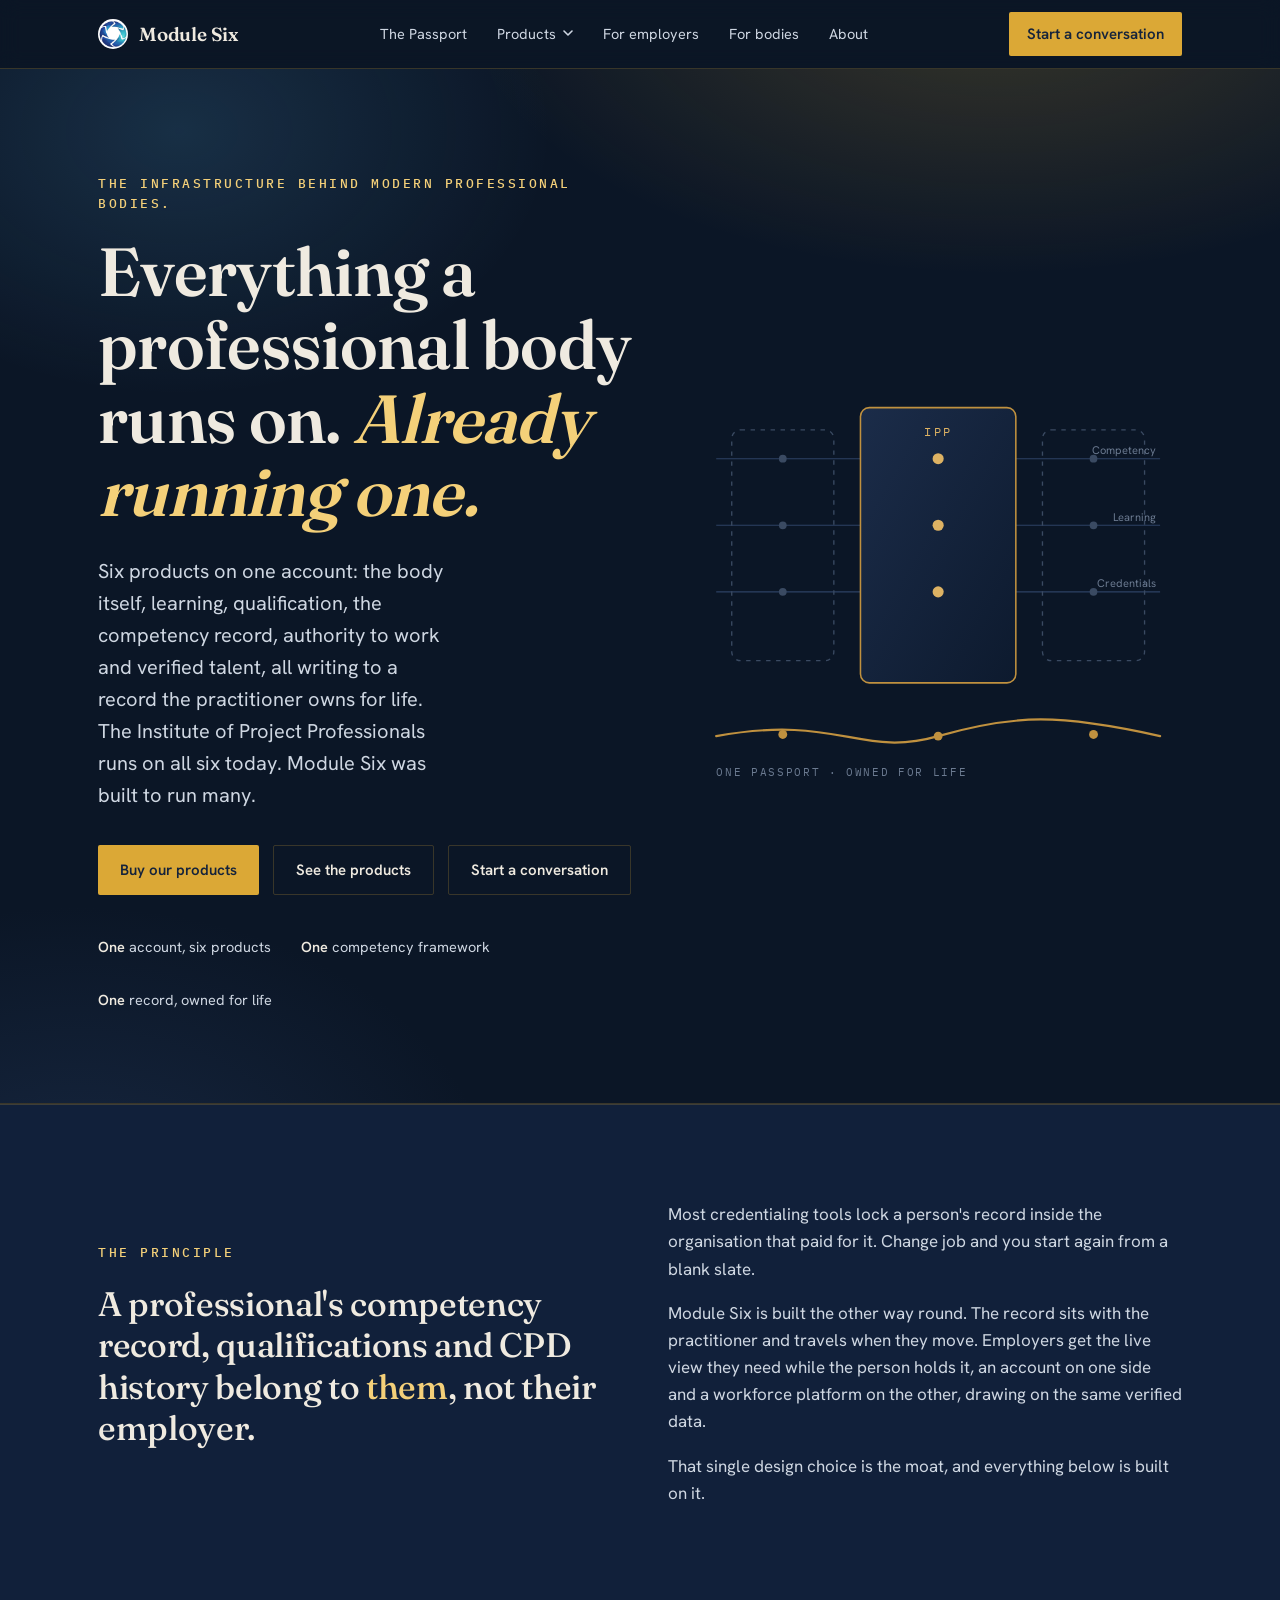
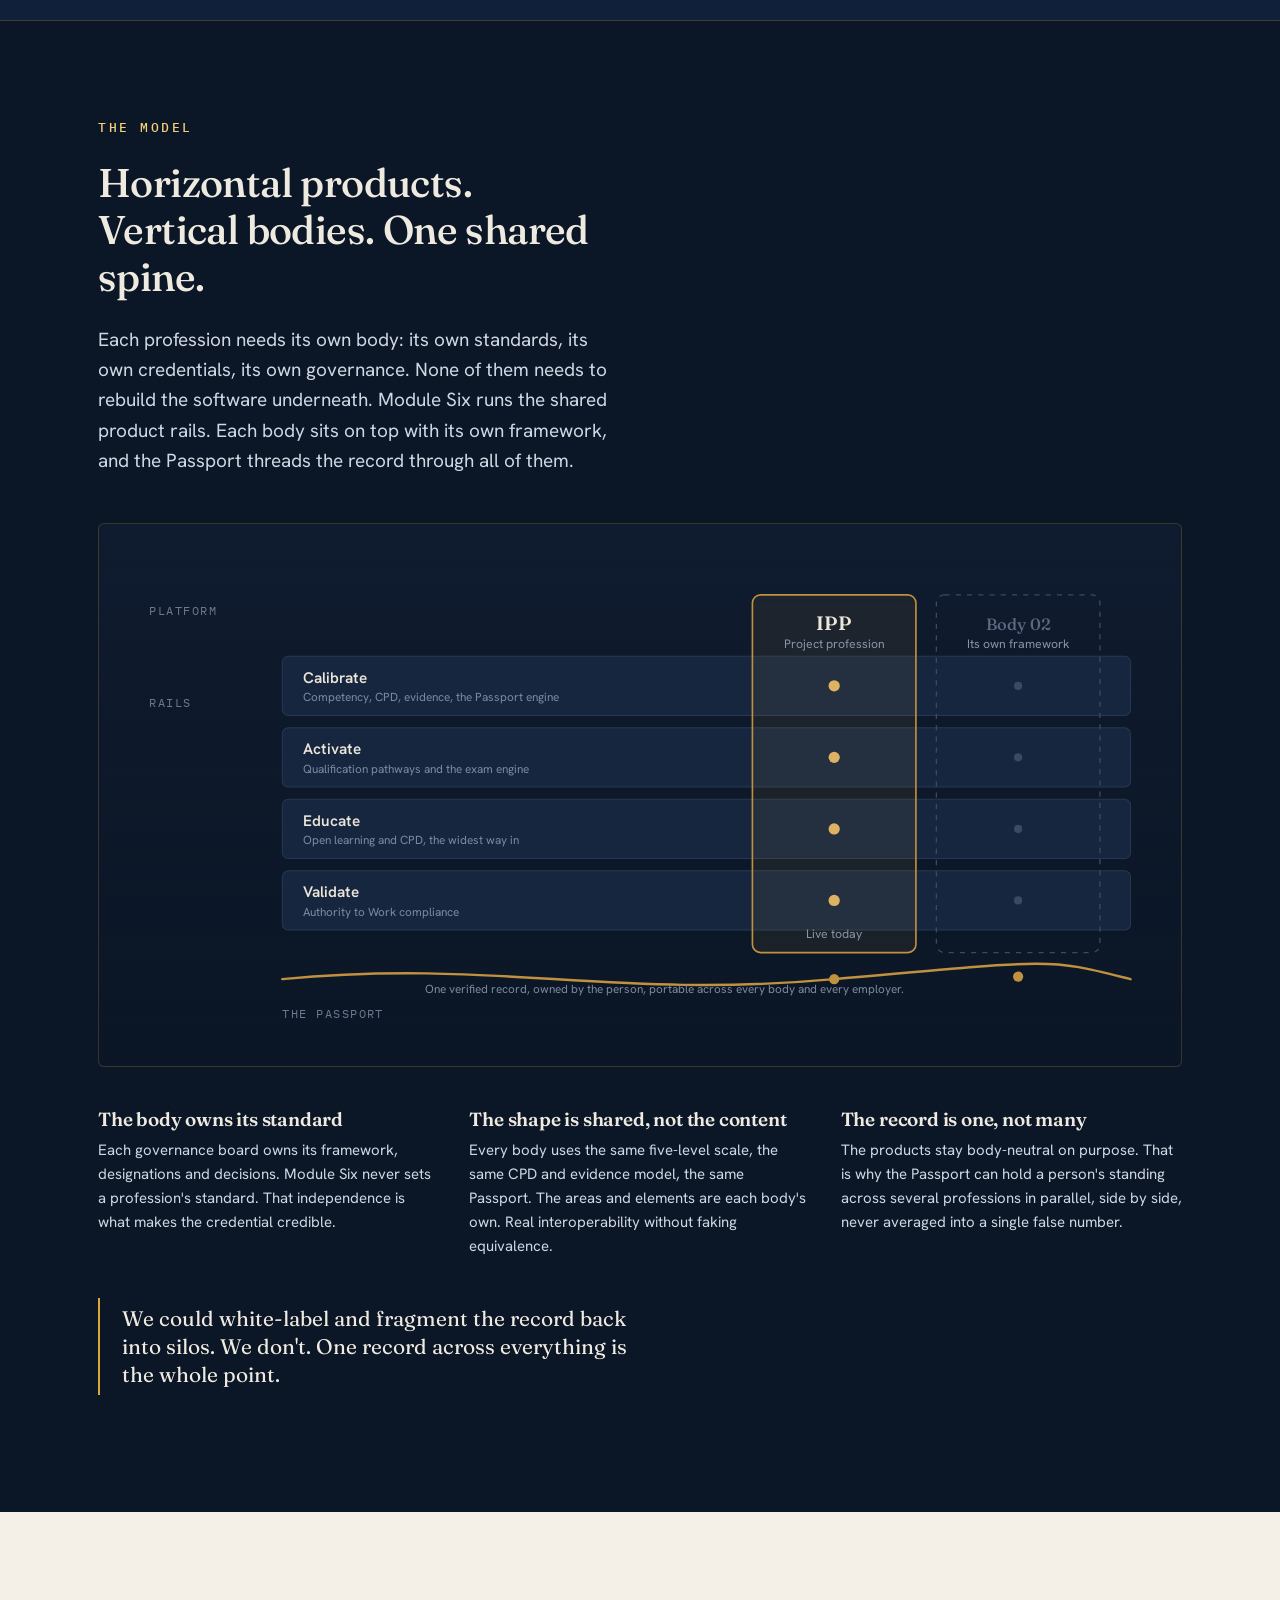
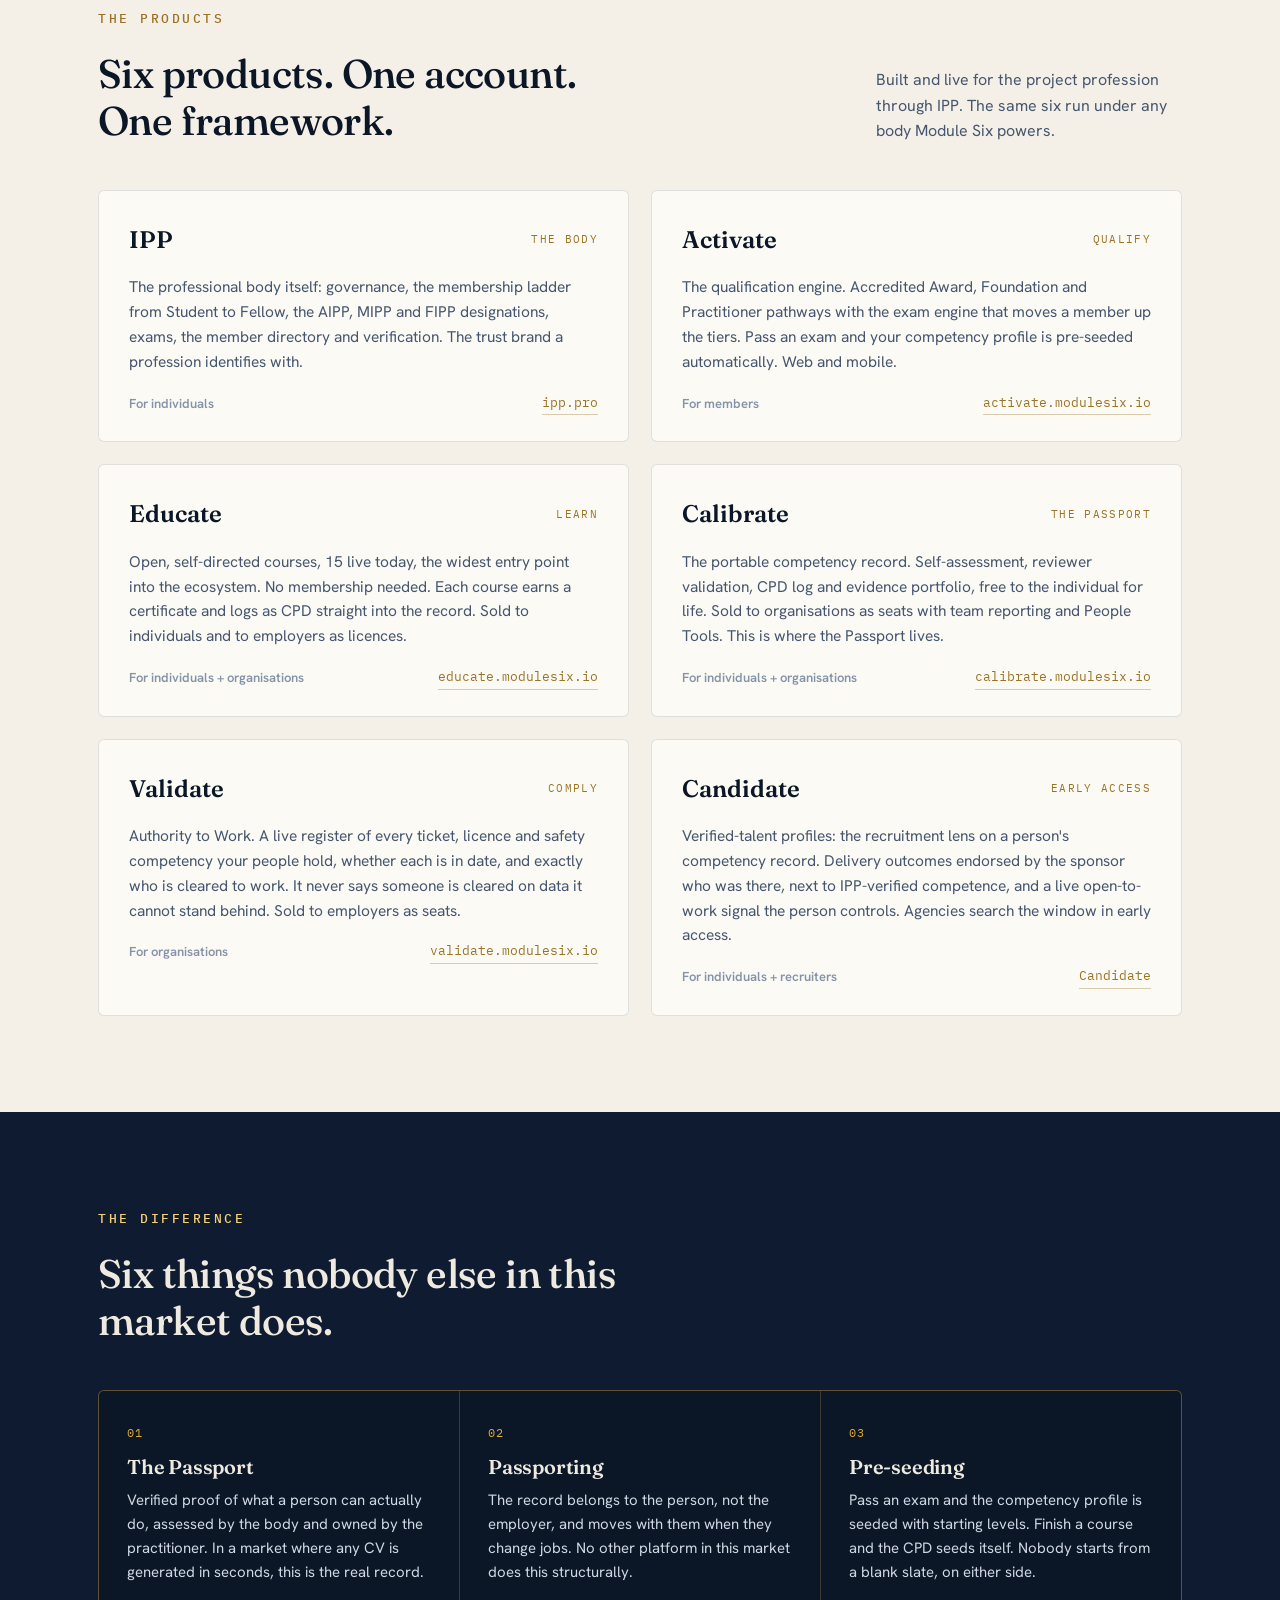
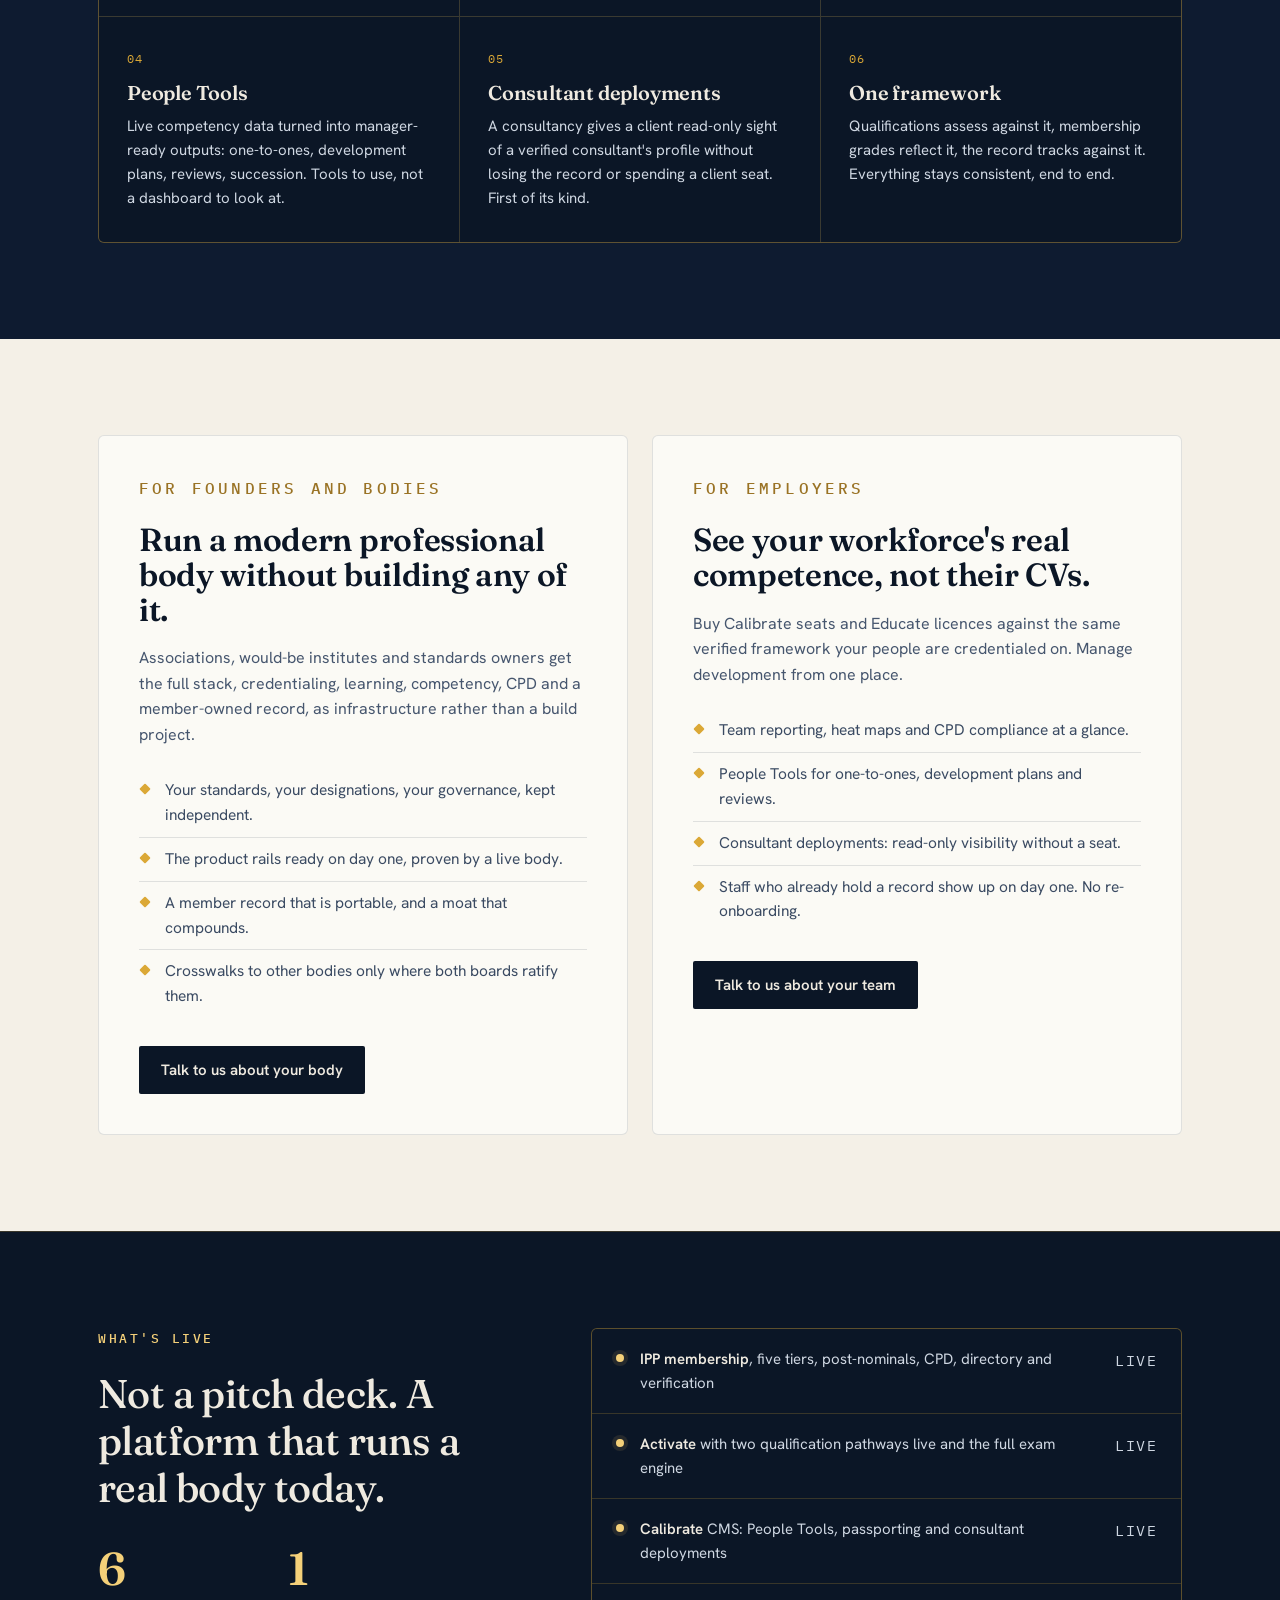
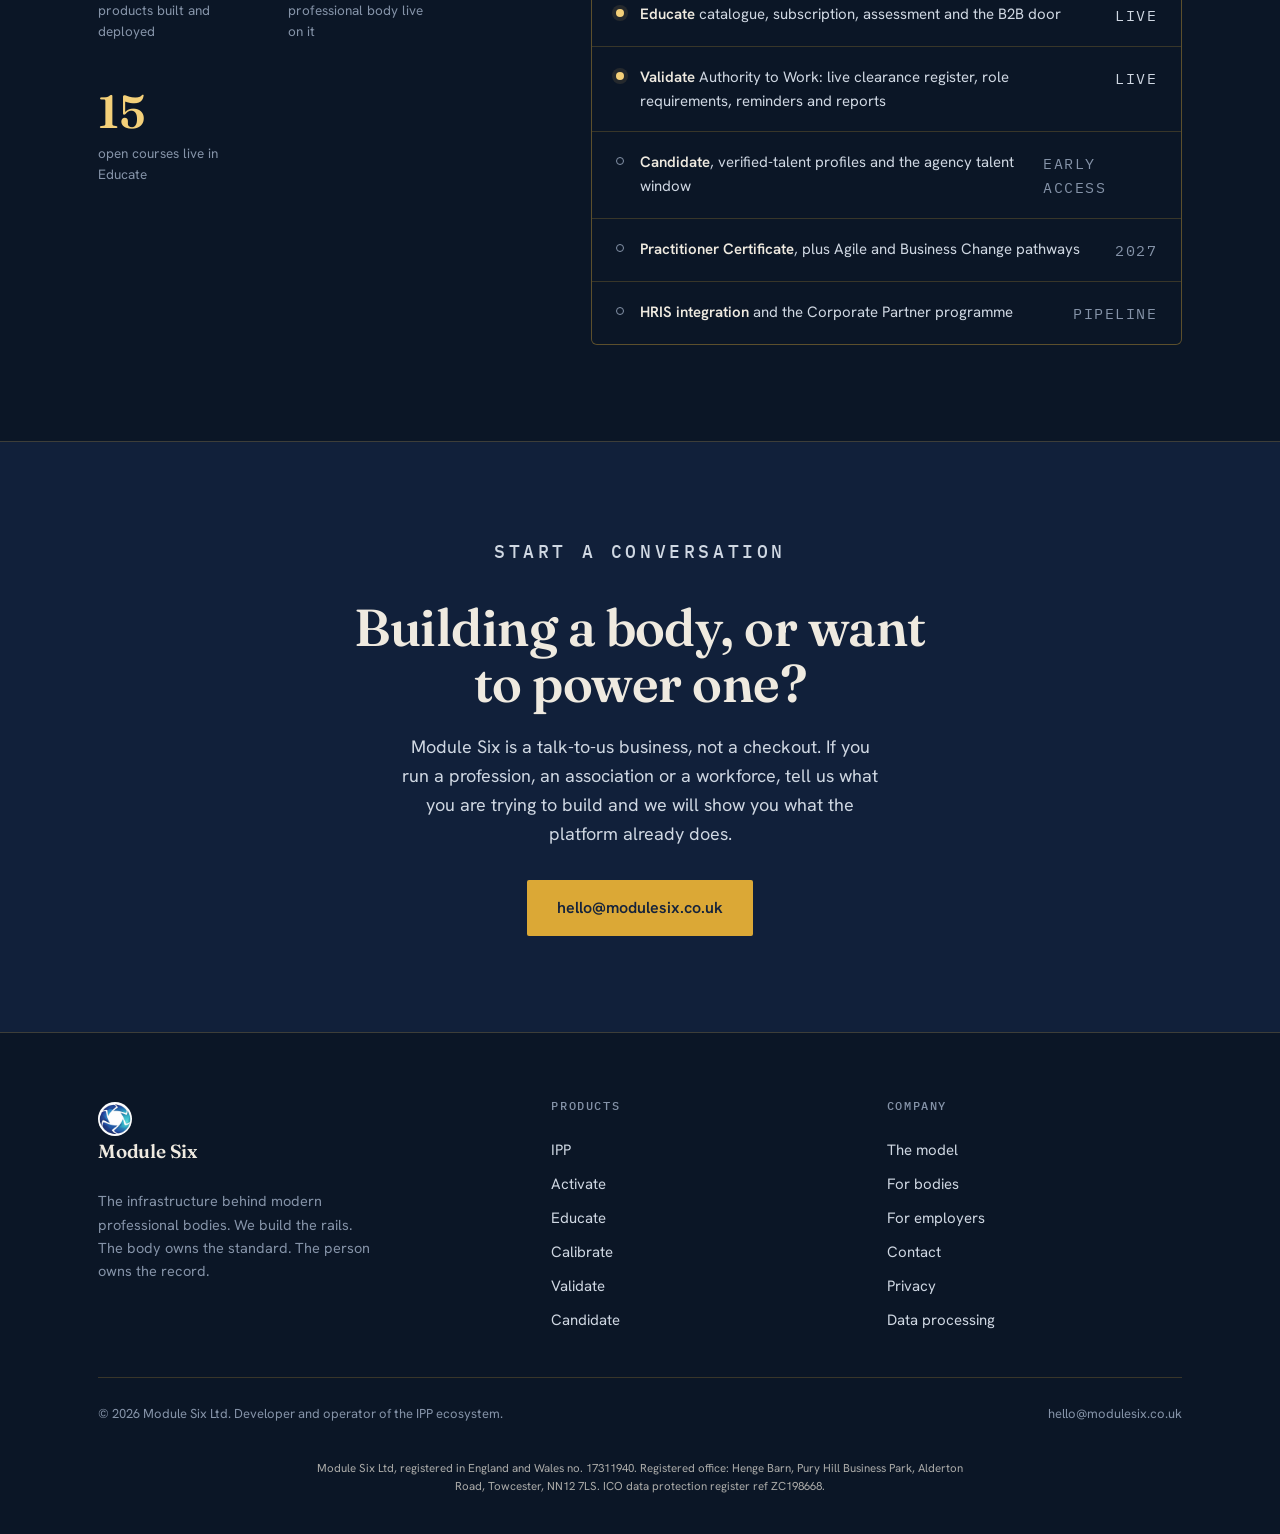
==== index.html @ 115dab07 "Publish MS-DAT-001 at modulesix.co.uk/privacy, and link it from every footer Module Six Ltd's own pr" ====
<!DOCTYPE html>
<html lang="en-GB">
<head>
<meta charset="utf-8">
<meta name="viewport" content="width=device-width, initial-scale=1">
<title>Module Six: the infrastructure behind modern professional bodies</title>
<meta name="description" content="Module Six builds the credentialing, learning, competency and CPD infrastructure that professional bodies run on. One body runs on it today. It was built to run many.">
<meta name="theme-color" content="#0B1626">
<meta property="og:title" content="Module Six">
<meta property="og:description" content="The infrastructure behind modern professional bodies. Credentialing, learning, competency and CPD, with a record owned for life by the practitioner.">
<meta property="og:type" content="website">
<meta property="og:url" content="https://modulesix.co.uk/">
<link rel="canonical" href="https://modulesix.co.uk/">
<meta property="og:image" content="https://modulesix.co.uk/assets/og.png">
<meta property="og:site_name" content="Module Six">
<meta name="twitter:card" content="summary_large_image">
<meta name="twitter:image" content="https://modulesix.co.uk/assets/og.png">
<link rel="icon" type="image/png" href="/assets/logo.png">
<script type="application/ld+json">
{"@context":"https://schema.org","@type":"Organization","name":"Module Six Ltd","url":"https://modulesix.co.uk","logo":"https://modulesix.co.uk/assets/logo.png","description":"Module Six builds and operates the infrastructure modern professional bodies run on: credentialing, learning, competency and CPD, with a member-owned portable record.","sameAs":["https://ipp.pro"]}
</script>
<link rel="stylesheet" href="css/fonts.css">
<style>
  :root{
    --ink:#0B1626;
    --ink-2:#11203A;
    --ink-panel:#0E1B30;
    --paper:#F4F0E7;
    --paper-2:#FBFAF5;
    --brass:#DBA836;
    --brass-bright:#F4D079;
    --sky:#5BB0E8;
    --sky-soft:rgba(91,176,232,.14);
    --slate:#8593A8;
    --cream:#EFEAE0;
    --cream-dim:#CFD7E2;
    --line-dark:rgba(219,168,54,.22);
    --line-light:rgba(17,32,58,.12);
    --maxw:1140px;
  }
  *{box-sizing:border-box;}
  html{scroll-behavior:smooth;}
  body{
    margin:0;background:var(--ink);color:var(--cream);
    font-family:"Hanken Grotesk",system-ui,-apple-system,Segoe UI,Roboto,sans-serif;
    font-size:17px;line-height:1.6;-webkit-font-smoothing:antialiased;
    text-rendering:optimizeLegibility;
  }
  h1,h2,h3{font-family:"Fraunces",Georgia,serif;font-weight:600;line-height:1.08;letter-spacing:-.01em;margin:0;}
  p{margin:0 0 1em;}
  a{color:inherit;}
  .wrap{max-width:var(--maxw);margin:0 auto;padding:0 28px;}
  .eyebrow{
    font-family:"IBM Plex Mono",ui-monospace,monospace;
    font-size:12.5px;font-weight:500;letter-spacing:.2em;text-transform:uppercase;
    color:var(--brass-bright);margin:0 0 22px;
  }
  .eyebrow.dark-on-light{color:#9A7325;}
  .reveal{opacity:0;transform:translateY(18px);transition:opacity .7s ease,transform .7s ease;}
  .reveal.in{opacity:1;transform:none;}

  /* NAV */
  header.nav{position:sticky;top:0;z-index:50;background:rgba(11,22,38,.82);backdrop-filter:blur(10px);border-bottom:1px solid var(--line-dark);}
  .nav-inner{display:flex;align-items:center;justify-content:space-between;height:68px;}
  .brand{display:flex;align-items:center;gap:11px;text-decoration:none;}
  .brand .glyph{width:26px;height:26px;flex:0 0 26px;}
  .brand .name{font-family:"Fraunces",serif;font-weight:600;font-size:19px;letter-spacing:-.01em;color:var(--cream);}
  .nav-links{display:flex;align-items:center;gap:30px;}
  .nav-links a{font-size:14.5px;text-decoration:none;color:var(--cream-dim);transition:color .2s;}
  .nav-links a:hover{color:var(--cream);}
  .nav-links a.active{color:var(--brass-bright);}
  .btn{
    display:inline-flex;align-items:center;gap:9px;font-family:"Hanken Grotesk",sans-serif;
    font-weight:600;font-size:15px;text-decoration:none;border-radius:2px;
    padding:12px 22px;transition:transform .18s ease,background .2s ease,color .2s ease,border-color .2s ease;
  }
  .btn-primary{background:var(--brass);color:#15233b;}
  .btn-primary:hover{background:var(--brass-bright);transform:translateY(-1px);}
  .btn-ghost{border:1px solid var(--line-dark);color:var(--cream);}
  .btn-ghost:hover{border-color:var(--brass);color:var(--cream);}
  .nav .btn{padding:10px 18px;}
  .nav-toggle{display:none;}

  /* HERO */
  .hero{position:relative;overflow:hidden;padding:104px 0 92px;border-bottom:1px solid var(--line-dark);}
  .hero::before{content:"";position:absolute;inset:0;background:
    radial-gradient(620px 440px at 14% 6%, rgba(91,176,232,.16), transparent 60%),
    radial-gradient(900px 480px at 78% -8%, rgba(219,168,54,.22), transparent 60%),
    radial-gradient(700px 500px at 6% 110%, rgba(40,64,104,.40), transparent 60%);
    pointer-events:none;}
  .hero-grid{position:relative;display:grid;grid-template-columns:1.05fr .95fr;gap:56px;align-items:center;}
  .hero h1{font-size:clamp(38px,5.6vw,68px);}
  .hero h1 .em{color:var(--brass-bright);font-style:italic;}
  .hero-sub{font-size:clamp(17px,2vw,20px);color:var(--cream-dim);max-width:33ch;margin-top:26px;}
  .hero-cta{display:flex;gap:14px;margin-top:34px;flex-wrap:wrap;}
  .hero-meta{margin-top:40px;display:flex;gap:30px;flex-wrap:wrap;font-size:14.5px;color:var(--cream-dim);}
  .hero-meta b{color:var(--cream);font-weight:600;}
  .hero-art{position:relative;}
  .hero-art svg{width:100%;height:auto;display:block;}

  /* SECTIONS */
  section{padding:96px 0;}
  .section-lede{font-size:clamp(26px,3.4vw,40px);font-family:"Fraunces",serif;font-weight:500;line-height:1.18;letter-spacing:-.015em;max-width:20ch;}
  .lead-2{max-width:48ch;color:var(--cream-dim);font-size:19px;margin-top:24px;}

  /* THESIS strip */
  .thesis{background:var(--ink-2);border-top:1px solid var(--line-dark);border-bottom:1px solid var(--line-dark);}
  .thesis .wrap{display:grid;grid-template-columns:1fr 1fr;gap:56px;align-items:center;}
  .pullquote{font-family:"Fraunces",serif;font-weight:500;font-size:clamp(24px,3vw,34px);line-height:1.22;letter-spacing:-.01em;}
  .pullquote .hl{color:var(--brass-bright);}
  .thesis-body p{color:var(--cream-dim);}

  /* MODEL / lattice */
  .model{background:var(--ink);}
  .model-head{max-width:62ch;margin-bottom:46px;}
  .lattice-wrap{border:1px solid var(--line-dark);border-radius:6px;background:linear-gradient(180deg,rgba(20,33,55,.5),rgba(11,22,38,.2));padding:30px 30px 22px;}
  .lattice-wrap svg{width:100%;height:auto;display:block;}
  .model-foot{display:grid;grid-template-columns:repeat(3,1fr);gap:30px;margin-top:42px;}
  .model-foot h3{font-size:19px;color:var(--cream);margin-bottom:8px;}
  .model-foot p{font-size:15px;color:var(--cream-dim);margin:0;}
  .honest{margin-top:40px;border-left:2px solid var(--brass);padding:6px 0 6px 22px;font-family:"Fraunces",serif;font-size:21px;line-height:1.35;color:var(--cream);max-width:40ch;}

  /* PRODUCTS (paper) */
  .paper{background:var(--paper);color:var(--ink-2);}
  .paper .eyebrow{color:#9A7325;}
  .paper h2{color:var(--ink);}
  .prod-head{display:flex;justify-content:space-between;align-items:flex-end;gap:30px;margin-bottom:46px;flex-wrap:wrap;}
  .prod-head .section-lede{color:var(--ink);}
  .prod-grid{display:grid;grid-template-columns:repeat(2,1fr);gap:22px;}
  .prod{background:var(--paper-2);border:1px solid var(--line-light);border-radius:6px;padding:30px 30px 26px;transition:transform .2s ease,box-shadow .2s ease,border-color .2s;}
  .prod:hover{transform:translateY(-3px);box-shadow:0 18px 40px -28px rgba(17,32,58,.5);border-color:rgba(219,168,54,.5);}
  .prod-top{display:flex;align-items:center;justify-content:space-between;margin-bottom:16px;}
  .prod-name{font-family:"Fraunces",serif;font-weight:600;font-size:24px;color:var(--ink);}
  .prod-tag{font-family:"IBM Plex Mono",monospace;font-size:11px;letter-spacing:.12em;text-transform:uppercase;color:#9A7325;}
  .prod p{color:#46566e;font-size:15.5px;margin:0 0 18px;}
  .prod .who{font-size:13px;color:var(--slate);font-weight:600;}
  .prod-link{font-family:"IBM Plex Mono",monospace;font-size:13px;color:#9A7325;text-decoration:none;border-bottom:1px solid rgba(154,115,37,.35);padding-bottom:1px;transition:color .2s,border-color .2s;}
  .prod-link:hover{color:var(--ink);border-color:var(--ink);}
  .prod-foot{display:flex;justify-content:space-between;align-items:center;margin-top:6px;gap:14px;}

  /* DIFFERENTIATORS (dark panel) */
  .diff{background:var(--ink-panel);}
  .diff-grid{display:grid;grid-template-columns:repeat(3,1fr);gap:1px;background:var(--line-dark);border:1px solid var(--line-dark);border-radius:6px;overflow:hidden;margin-top:46px;}
  .diff-cell{background:var(--ink);padding:32px 28px;}
  .diff-cell .num{font-family:"IBM Plex Mono",monospace;font-size:12px;color:var(--brass);letter-spacing:.1em;}
  .diff-cell h3{font-size:20px;color:var(--cream);margin:14px 0 10px;}
  .diff-cell p{font-size:15px;color:var(--cream-dim);margin:0;}

  /* SPLIT audience blocks */
  .split{background:var(--paper);color:var(--ink-2);}
  .split .wrap{display:grid;grid-template-columns:1fr 1fr;gap:24px;}
  .aud{background:var(--paper-2);border:1px solid var(--line-light);border-radius:6px;padding:40px;}
  .aud .eyebrow{color:#9A7325;}
  .aud h2{font-size:clamp(24px,3vw,32px);color:var(--ink);margin-bottom:18px;}
  .aud p{color:#46566e;font-size:16px;}
  .aud ul{list-style:none;margin:22px 0 28px;padding:0;}
  .aud li{position:relative;padding:9px 0 9px 26px;font-size:15.5px;color:#3a4a62;border-top:1px solid var(--line-light);}
  .aud li:first-child{border-top:none;}
  .aud li::before{content:"";position:absolute;left:2px;top:16px;width:8px;height:8px;background:var(--brass);border-radius:1px;transform:rotate(45deg);}
  .btn-dark{background:var(--ink);color:var(--cream);}
  .btn-dark:hover{background:var(--ink-2);transform:translateY(-1px);}

  /* PROOF */
  .proof{background:var(--ink);border-top:1px solid var(--line-dark);}
  .proof-grid{display:grid;grid-template-columns:.85fr 1.15fr;gap:56px;align-items:start;}
  .stat-row{display:flex;gap:46px;flex-wrap:wrap;margin:34px 0 0;}
  .stat .n{font-family:"Fraunces",serif;font-size:46px;font-weight:600;color:var(--brass-bright);line-height:1;}
  .stat .l{font-size:13.5px;color:var(--slate);margin-top:8px;max-width:18ch;}
  .live-list{display:grid;gap:1px;background:var(--line-dark);border:1px solid var(--line-dark);border-radius:6px;overflow:hidden;}
  .live-row{background:var(--ink);padding:18px 24px;display:flex;align-items:flex-start;gap:16px;}
  .live-row .dot{margin-top:7px;width:8px;height:8px;border-radius:50%;background:var(--brass-bright);flex:0 0 8px;box-shadow:0 0 0 4px rgba(221,178,99,.12);}
  .live-row .dot.soon{background:transparent;border:1.5px solid var(--slate);box-shadow:none;}
  .live-row span{font-size:15px;color:var(--cream-dim);}
  .live-row b{color:var(--cream);font-weight:600;}
  .live-tag{margin-left:auto;font-family:"IBM Plex Mono",monospace;font-size:10.5px;letter-spacing:.1em;text-transform:uppercase;color:var(--brass);padding-top:2px;}
  .live-tag.soon{color:var(--slate);}

  /* CTA band */
  .cta-band{background:var(--ink-2);border-top:1px solid var(--line-dark);border-bottom:1px solid var(--line-dark);text-align:center;}
  .cta-band h2{font-size:clamp(30px,4.4vw,52px);max-width:18ch;margin:0 auto 22px;}
  .cta-band p{color:var(--cream-dim);max-width:48ch;margin:0 auto 32px;font-size:18px;}

  /* FOOTER */
  footer{background:var(--ink);padding:64px 0 40px;}
  .foot-grid{display:grid;grid-template-columns:1.4fr 1fr 1fr;gap:40px;padding-bottom:40px;border-bottom:1px solid var(--line-dark);}
  .foot-grid h4{font-family:"IBM Plex Mono",monospace;font-size:11.5px;letter-spacing:.14em;text-transform:uppercase;color:var(--slate);margin:0 0 18px;font-weight:500;}
  .foot-grid a{display:block;text-decoration:none;color:var(--cream-dim);font-size:15px;padding:5px 0;transition:color .2s;}
  .foot-grid a:hover{color:var(--brass-bright);}
  .foot-blurb{color:var(--slate);font-size:14.5px;max-width:34ch;margin-top:18px;}
  .foot-bottom{display:flex;justify-content:space-between;align-items:center;gap:20px;padding-top:26px;flex-wrap:wrap;}
  .foot-bottom small{color:var(--slate);font-size:13px;}

  @media (max-width:900px){
    .hero-grid,.thesis .wrap,.split .wrap,.proof-grid{grid-template-columns:1fr;gap:40px;}
    .hero-art{order:-1;max-width:460px;}
    .prod-grid,.diff-grid,.model-foot{grid-template-columns:1fr;}
    .diff-grid{gap:1px;}
    .foot-grid{grid-template-columns:1fr 1fr;}
    .nav-links{display:none;}
    .nav .btn-ghost{display:none;}
  }
  @media (max-width:560px){
    section{padding:72px 0;}
    .hero{padding:72px 0 64px;}
    .foot-grid{grid-template-columns:1fr;}
    .stat-row{gap:30px;}
  }
  /* logo */
  .brand .logo{width:30px;height:30px;flex:0 0 30px;display:block;border-radius:50%;}
  footer .brand .logo{width:34px;height:34px;flex:0 0 34px;}

  /* products dropdown */
  .has-dd{position:relative;}
  .dd-trigger{display:inline-flex;align-items:center;gap:7px;cursor:pointer;background:none;border:0;font-family:inherit;font-size:14.5px;color:var(--cream-dim);padding:0;transition:color .2s;}
  .has-dd:hover .dd-trigger,.has-dd:focus-within .dd-trigger{color:var(--cream);}
  .dd-trigger .caret{transition:transform .22s ease;}
  .has-dd:hover .caret,.has-dd:focus-within .caret{transform:rotate(180deg);}
  .dd-menu{position:absolute;top:calc(100% + 16px);left:50%;transform:translateX(-50%) translateY(8px);min-width:312px;background:#0E1B30;border:1px solid var(--line-dark);border-radius:9px;padding:8px;opacity:0;visibility:hidden;transition:opacity .2s ease,transform .2s ease;box-shadow:0 26px 64px -30px rgba(0,0,0,.75);z-index:60;}
  .dd-menu::before{content:"";position:absolute;top:-18px;left:0;right:0;height:18px;}
  .has-dd:hover .dd-menu,.has-dd:focus-within .dd-menu{opacity:1;visibility:visible;transform:translateX(-50%) translateY(0);}
  .dd-item{display:flex;gap:12px;align-items:flex-start;padding:11px 13px;border-radius:6px;text-decoration:none;transition:background .15s ease;}
  .dd-item:hover{background:rgba(219,168,54,.10);}
  .dd-dot{width:7px;height:7px;border-radius:2px;background:var(--brass);transform:rotate(45deg);margin-top:6px;flex:0 0 7px;}
  .dd-item .tx{display:flex;flex-direction:column;}
  .dd-item .nm{font-weight:600;color:var(--cream);font-size:14.5px;}
  .dd-item .ds{font-size:12.5px;color:var(--slate);margin-top:2px;}

  @media (prefers-reduced-motion:reduce){
    .reveal{opacity:1;transform:none;transition:none;}
    html{scroll-behavior:auto;}
    .draw{stroke-dasharray:none!important;stroke-dashoffset:0!important;animation:none!important;}
  }

  /* mobile menu */
  .nav-toggle{display:none;width:36px;height:36px;border:0;background:none;cursor:pointer;flex-direction:column;justify-content:center;gap:5px;padding:6px;}
  .nav-toggle span{display:block;height:2px;background:var(--cream);border-radius:2px;transition:transform .25s ease,opacity .2s ease;}
  .nav-toggle.open span:nth-child(1){transform:translateY(7px) rotate(45deg);}
  .nav-toggle.open span:nth-child(2){opacity:0;}
  .nav-toggle.open span:nth-child(3){transform:translateY(-7px) rotate(-45deg);}
  .mnav{position:fixed;top:68px;left:0;right:0;z-index:49;background:#0E1B30;border-bottom:1px solid var(--line-dark);padding:8px 0 16px;box-shadow:0 24px 50px -24px rgba(0,0,0,.7);display:none;flex-direction:column;}
  .mnav.open{display:flex;}
  .mnav a{padding:14px 28px;text-decoration:none;color:var(--cream);font-size:17px;border-top:1px solid rgba(255,255,255,.05);}
  .mnav a:first-child{border-top:none;}
  .mnav .mnav-group{padding:16px 28px 4px;font-family:"IBM Plex Mono",monospace;font-size:11px;letter-spacing:.14em;text-transform:uppercase;color:var(--slate);}
  .mnav .mnav-sub{padding-left:42px;font-size:15px;color:var(--cream-dim);border-top:none;}
  .mnav .mnav-cta{margin:14px 24px 4px;background:var(--brass);color:#15233b;border-radius:5px;text-align:center;font-weight:600;border-top:none;}
  @media (max-width:900px){ .nav-toggle{display:flex;} }
  @media (min-width:901px){ .mnav{display:none !important;} }


  /* mobile menu */
  .nav-burger{display:none;flex-direction:column;gap:5px;background:none;border:0;cursor:pointer;padding:8px;margin-left:auto;}
  .nav-burger span{width:24px;height:2px;background:var(--cream);border-radius:2px;transition:transform .25s ease,opacity .2s ease;}
  .nav-burger.open span:nth-child(1){transform:translateY(7px) rotate(45deg);}
  .nav-burger.open span:nth-child(2){opacity:0;}
  .nav-burger.open span:nth-child(3){transform:translateY(-7px) rotate(-45deg);}
  .mobile-menu{display:none;position:fixed;top:68px;left:0;right:0;background:var(--ink-2);border-top:1px solid var(--line-dark);border-bottom:1px solid var(--line-dark);padding:14px 28px 26px;z-index:49;box-shadow:0 30px 60px -30px rgba(0,0,0,.7);max-height:calc(100vh - 68px);overflow-y:auto;}
  .mobile-menu.open{display:block;}
  .mobile-menu>a{display:block;font-size:17px;color:var(--cream);text-decoration:none;padding:14px 0;border-top:1px solid var(--line-dark);}
  .mobile-menu>a:first-child{border-top:none;}
  .mm-group{border-top:1px solid var(--line-dark);padding:8px 0 10px;}
  .mm-h{display:block;font-family:"IBM Plex Mono",monospace;font-size:11px;letter-spacing:.14em;text-transform:uppercase;color:var(--slate);padding:8px 0 4px;}
  .mm-group a{display:block;color:var(--cream-dim);text-decoration:none;padding:10px 0 10px 14px;font-size:16px;}
  .mm-cta{display:block;margin-top:16px;text-align:center;}
  @media (max-width:900px){ .nav-burger{display:flex;} .nav-inner > .btn-primary{display:none;} }

  .mobile-menu .mm-label{font-family:"IBM Plex Mono",monospace;font-size:10.5px;letter-spacing:.16em;text-transform:uppercase;color:var(--slate);padding:20px 0 2px;}
  .mobile-menu a.mm-cta{margin-top:18px;border-top:none;background:var(--brass);color:#15233b;font-weight:700;text-align:center;border-radius:10px;padding:15px 0;}
</style>
</head>
<body>

<!-- NAV -->
<header class="nav">
  <div class="wrap nav-inner">
    <a class="brand" href="index.html" aria-label="Module Six home">
      <img class="logo" src="[data-uri]" alt="" width="30" height="30">
      <span class="name">Module Six</span>
    </a>
    <nav class="nav-links" aria-label="Primary">
      <a class="nl" href="the-passport.html">The Passport</a>
      <div class="has-dd">
        <button class="dd-trigger" aria-haspopup="true" aria-expanded="false">Products
          <svg class="caret" width="10" height="7" viewBox="0 0 10 7" fill="none" aria-hidden="true"><path d="M1 1l4 4 4-4" stroke="currentColor" stroke-width="1.6" stroke-linecap="round" stroke-linejoin="round"/></svg>
        </button>
        <div class="dd-menu" role="menu">
          <a class="dd-item" role="menuitem" href="https://ipp.pro" target="_blank" rel="noopener"><span class="dd-dot"></span><span class="tx"><span class="nm">IPP</span><span class="ds">The professional body and member home</span></span></a>
          <a class="dd-item" role="menuitem" href="https://activate.modulesix.io" target="_blank" rel="noopener"><span class="dd-dot"></span><span class="tx"><span class="nm">Activate</span><span class="ds">Qualify: pathways and exams</span></span></a>
          <a class="dd-item" role="menuitem" href="courses.html"><span class="dd-dot"></span><span class="tx"><span class="nm">Educate</span><span class="ds">Open learning and CPD, the widest way in</span></span></a>
          <a class="dd-item" role="menuitem" href="calibrate.html"><span class="dd-dot"></span><span class="tx"><span class="nm">Calibrate</span><span class="ds">The Passport and the employer platform</span></span></a><a class="dd-item" role="menuitem" href="validate.html"><span class="dd-dot"></span><span class="tx"><span class="nm">Validate</span><span class="ds">Authority to Work compliance</span></span></a><a class="dd-item" role="menuitem" href="candidate.html"><span class="dd-dot"></span><span class="tx"><span class="nm">Candidate</span><span class="ds">Verified talent, open to work</span></span></a>
        </div>
      </div>
      <a class="nl" href="calibrate.html">For employers</a>
      <a class="nl" href="for-bodies.html">For bodies</a>
      <a class="nl" href="about.html">About</a>
    </nav>
    <a class="btn btn-primary" href="index.html#contact">Start a conversation</a>
    <button class="nav-toggle" aria-label="Open menu" aria-expanded="false"><span></span><span></span><span></span></button>
  </div>
</header>

<div class="mnav" id="mnav">
  <a href="the-passport.html">The Passport</a>
  <div class="mnav-group">Products</div>
  <a class="mnav-sub" href="https://ipp.pro" target="_blank" rel="noopener">IPP</a>
  <a class="mnav-sub" href="https://activate.modulesix.io" target="_blank" rel="noopener">Activate</a>
  <a class="mnav-sub" href="courses.html">Educate</a>
  <a class="mnav-sub" href="calibrate.html">Calibrate</a><a class="mnav-sub" href="validate.html">Validate</a><a class="mnav-sub" href="candidate.html">Candidate</a>
  <a href="calibrate.html">For employers</a>
  <a href="for-bodies.html">For bodies</a>
  <a href="about.html">About</a>
  <a class="mnav-cta" href="index.html#contact">Start a conversation</a>
</div>

<!-- HERO -->
<a id="top"></a>
<section class="hero">
  <div class="wrap hero-grid">
    <div>
      <p class="eyebrow reveal">The infrastructure behind modern professional bodies.</p>
      <h1 class="reveal">Everything a professional body runs on. <span class="em">Already running one.</span></h1>
      <p class="hero-sub reveal">Six products on one account: the body itself, learning, qualification, the competency record, authority to work and verified talent, all writing to a record the practitioner owns for life. The Institute of Project Professionals runs on all six today. Module Six was built to run many.</p>
      <div class="hero-cta reveal">
        <a class="btn btn-primary" href="https://shop.modulesix.io" target="_blank" rel="noopener">Buy our products</a>
        <a class="btn btn-ghost" href="#products">See the products</a>
        <a class="btn btn-ghost" href="#contact">Start a conversation</a>
      </div>
      <div class="hero-meta reveal">
        <span><b>One</b> account, six products</span>
        <span><b>One</b> competency framework</span>
        <span><b>One</b> record, owned for life</span>
      </div>
    </div>
    <div class="hero-art reveal" aria-hidden="true">
      <!-- abstract: shared rails crossing a body column, passport thread beneath -->
      <svg viewBox="0 0 440 380" xmlns="http://www.w3.org/2000/svg">
        <defs>
          <linearGradient id="g1" x1="0" y1="0" x2="1" y2="1">
            <stop offset="0" stop-color="#1b2c49"/><stop offset="1" stop-color="#0d1a2e"/>
          </linearGradient>
        </defs>
        <!-- horizontal rails -->
        <g stroke="#2c4063" stroke-width="1">
          <line x1="20" y1="70" x2="420" y2="70"/>
          <line x1="20" y1="130" x2="420" y2="130"/>
          <line x1="20" y1="190" x2="420" y2="190"/>
        </g>
        <!-- body column -->
        <rect x="150" y="24" width="140" height="248" rx="8" fill="url(#g1)" stroke="#C0913F" stroke-width="1.4"/>
        <text x="220" y="50" text-anchor="middle" font-family="IBM Plex Mono,monospace" font-size="11" letter-spacing="2" fill="#DDB263">IPP</text>
        <!-- rail nodes on the active body -->
        <g fill="#DDB263">
          <circle cx="220" cy="70" r="5"/>
          <circle cx="220" cy="130" r="5"/>
          <circle cx="220" cy="190" r="5"/>
        </g>
        <!-- faint future bodies -->
        <rect x="34" y="44" width="92" height="208" rx="8" fill="none" stroke="#3a4a62" stroke-width="1.2" stroke-dasharray="4 5"/>
        <rect x="314" y="44" width="92" height="208" rx="8" fill="none" stroke="#3a4a62" stroke-width="1.2" stroke-dasharray="4 5"/>
        <g fill="#3a4a62">
          <circle cx="80" cy="70" r="3.5"/><circle cx="80" cy="130" r="3.5"/><circle cx="80" cy="190" r="3.5"/>
          <circle cx="360" cy="70" r="3.5"/><circle cx="360" cy="130" r="3.5"/><circle cx="360" cy="190" r="3.5"/>
        </g>
        <!-- passport thread -->
        <path class="draw" d="M20 320 C 130 300, 150 340, 220 320 S 330 300, 420 320" fill="none" stroke="#C0913F" stroke-width="2" stroke-linecap="round" stroke-dasharray="600" stroke-dashoffset="600"/>
        <circle cx="80" cy="318.5" r="4" fill="#C0913F"/>
        <circle cx="220" cy="320" r="4" fill="#C0913F"/>
        <circle cx="360" cy="318.5" r="4" fill="#C0913F"/>
        <text x="20" y="356" font-family="IBM Plex Mono,monospace" font-size="10" letter-spacing="1.5" fill="#6B7A90">ONE PASSPORT · OWNED FOR LIFE</text>
        <!-- rail labels -->
        <text x="416" y="66" text-anchor="end" font-family="Hanken Grotesk,sans-serif" font-size="10" fill="#6B7A90">Competency</text>
        <text x="416" y="126" text-anchor="end" font-family="Hanken Grotesk,sans-serif" font-size="10" fill="#6B7A90">Learning</text>
        <text x="416" y="186" text-anchor="end" font-family="Hanken Grotesk,sans-serif" font-size="10" fill="#6B7A90">Credentials</text>
      </svg>
    </div>
  </div>
</section>

<!-- THESIS -->
<section class="thesis">
  <div class="wrap">
    <div class="reveal">
      <p class="eyebrow">The principle</p>
      <p class="pullquote">A professional's competency record, qualifications and CPD history belong to <span class="hl">them</span>, not their employer.</p>
    </div>
    <div class="thesis-body reveal">
      <p>Most credentialing tools lock a person's record inside the organisation that paid for it. Change job and you start again from a blank slate.</p>
      <p>Module Six is built the other way round. The record sits with the practitioner and travels when they move. Employers get the live view they need while the person holds it, an account on one side and a workforce platform on the other, drawing on the same verified data.</p>
      <p>That single design choice is the moat, and everything below is built on it.</p>
    </div>
  </div>
</section>

<!-- MODEL / lattice -->
<section class="model" id="model">
  <div class="wrap">
    <div class="model-head reveal">
      <p class="eyebrow">The model</p>
      <h2 class="section-lede">Horizontal products. Vertical bodies. One shared spine.</h2>
      <p class="lead-2">Each profession needs its own body: its own standards, its own credentials, its own governance. None of them needs to rebuild the software underneath. Module Six runs the shared product rails. Each body sits on top with its own framework, and the Passport threads the record through all of them.</p>
    </div>

    <div class="lattice-wrap reveal" aria-label="Diagram: shared product rails running beneath vertical professional bodies, with the Passport as a continuous thread">
      <svg viewBox="0 0 1000 480" xmlns="http://www.w3.org/2000/svg" role="img">
        <style>
          .lab{font-family:"IBM Plex Mono",monospace;font-size:12px;letter-spacing:.12em;fill:#6B7A90;}
          .body{font-family:"Fraunces",serif;font-weight:600;font-size:19px;fill:#ECE6D9;}
          .bodysub{font-family:"Hanken Grotesk",sans-serif;font-size:12px;fill:#8895a8;}
          .rail{font-family:"Hanken Grotesk",sans-serif;font-weight:600;font-size:15px;fill:#ECE6D9;}
          .railsub{font-family:"Hanken Grotesk",sans-serif;font-size:11.5px;fill:#7d8aa0;}
          .future{font-family:"Fraunces",serif;font-weight:500;font-size:16px;fill:#5d6b82;}
        </style>

        <!-- left rail labels -->
        <text class="lab" x="20" y="60">PLATFORM</text>
        <text class="lab" x="20" y="150">RAILS</text>

        <!-- horizontal product rails -->
        <g>
          <rect x="150" y="100" width="830" height="58" rx="6" fill="#16263f" stroke="#26384f"/>
          <text class="rail" x="170" y="126">Calibrate</text>
          <text class="railsub" x="170" y="144">Competency, CPD, evidence, the Passport engine</text>

          <rect x="150" y="170" width="830" height="58" rx="6" fill="#16263f" stroke="#26384f"/>
          <text class="rail" x="170" y="196">Activate</text>
          <text class="railsub" x="170" y="214">Qualification pathways and the exam engine</text>

          <rect x="150" y="240" width="830" height="58" rx="6" fill="#16263f" stroke="#26384f"/>
          <text class="rail" x="170" y="266">Educate</text>
          <text class="railsub" x="170" y="284">Open learning and CPD, the widest way in</text>

          <rect x="150" y="310" width="830" height="58" rx="6" fill="#16263f" stroke="#26384f"/>
          <text class="rail" x="170" y="336">Validate</text>
          <text class="railsub" x="170" y="354">Authority to Work compliance</text>
        </g>

        <!-- vertical body columns sitting on top -->
        <!-- IPP active -->
        <rect x="610" y="40" width="160" height="350" rx="8" fill="rgba(219,168,54,.07)" stroke="#C0913F" stroke-width="1.6"/>
        <text class="body" x="690" y="74" text-anchor="middle">IPP</text>
        <text class="bodysub" x="690" y="92" text-anchor="middle">Project profession</text>
        <text class="bodysub" x="690" y="376" text-anchor="middle" fill="#C0913F">Live today</text>
        <!-- connection nodes -->
        <g fill="#DDB263">
          <circle cx="690" cy="129" r="5.5"/>
          <circle cx="690" cy="199" r="5.5"/>
          <circle cx="690" cy="269" r="5.5"/>
          <circle cx="690" cy="339" r="5.5"/>
        </g>

        <!-- Body 02 -->
        <rect x="790" y="40" width="160" height="350" rx="8" fill="none" stroke="#3a4a62" stroke-width="1.3" stroke-dasharray="5 6"/>
        <text class="future" x="870" y="74" text-anchor="middle">Body 02</text>
        <text class="bodysub" x="870" y="92" text-anchor="middle" fill="#5d6b82">Its own framework</text>
        <g fill="#3a4a62">
          <circle cx="870" cy="129" r="4"/><circle cx="870" cy="199" r="4"/><circle cx="870" cy="269" r="4"/><circle cx="870" cy="339" r="4"/>
        </g>

        <!-- The Passport thread under everything -->
        <path d="M150 416 C 360 396, 470 436, 690 416 S 900 396, 980 416" fill="none" stroke="#C0913F" stroke-width="2.4" stroke-linecap="round"/>
        <circle cx="690" cy="416" r="5" fill="#C0913F"/>
        <circle cx="870" cy="413.5" r="5" fill="#C0913F"/>
        <text class="lab" x="150" y="454" fill="#C0913F">THE PASSPORT</text>
        <text class="railsub" x="290" y="430" fill="#8895a8">One verified record, owned by the person, portable across every body and every employer.</text>
      </svg>
    </div>

    <div class="model-foot">
      <div class="reveal">
        <h3>The body owns its standard</h3>
        <p>Each governance board owns its framework, designations and decisions. Module Six never sets a profession's standard. That independence is what makes the credential credible.</p>
      </div>
      <div class="reveal">
        <h3>The shape is shared, not the content</h3>
        <p>Every body uses the same five-level scale, the same CPD and evidence model, the same Passport. The areas and elements are each body's own. Real interoperability without faking equivalence.</p>
      </div>
      <div class="reveal">
        <h3>The record is one, not many</h3>
        <p>The products stay body-neutral on purpose. That is why the Passport can hold a person's standing across several professions in parallel, side by side, never averaged into a single false number.</p>
      </div>
    </div>

    <p class="honest reveal">We could white-label and fragment the record back into silos. We don't. One record across everything is the whole point.</p>
  </div>
</section>

<!-- PRODUCTS -->
<section class="paper" id="products">
  <div class="wrap">
    <div class="prod-head reveal">
      <div>
        <p class="eyebrow dark-on-light">The products</p>
        <h2 class="section-lede">Six products. One account. One framework.</h2>
      </div>
      <p style="max-width:34ch;color:#46566e;font-size:16px;margin:0;">Built and live for the project profession through IPP. The same six run under any body Module Six powers.</p>
    </div>

    <div class="prod-grid">
      <div class="prod reveal">
        <div class="prod-top"><span class="prod-name">IPP</span><span class="prod-tag">The body</span></div>
        <p>The professional body itself: governance, the membership ladder from Student to Fellow, the AIPP, MIPP and FIPP designations, exams, the member directory and verification. The trust brand a profession identifies with.</p>
        <div class="prod-foot">
          <span class="who">For individuals</span>
          <a class="prod-link" href="https://ipp.pro" target="_blank" rel="noopener">ipp.pro</a>
        </div>
      </div>

      <div class="prod reveal">
        <div class="prod-top"><span class="prod-name">Activate</span><span class="prod-tag">Qualify</span></div>
        <p>The qualification engine. Accredited Award, Foundation and Practitioner pathways with the exam engine that moves a member up the tiers. Pass an exam and your competency profile is pre-seeded automatically. Web and mobile.</p>
        <div class="prod-foot">
          <span class="who">For members</span>
          <a class="prod-link" href="https://activate.modulesix.io" target="_blank" rel="noopener">activate.modulesix.io</a>
        </div>
      </div>

      <div class="prod reveal">
        <div class="prod-top"><span class="prod-name">Educate</span><span class="prod-tag">Learn</span></div>
        <p>Open, self-directed courses, 15 live today, the widest entry point into the ecosystem. No membership needed. Each course earns a certificate and logs as CPD straight into the record. Sold to individuals and to employers as licences.</p>
        <div class="prod-foot">
          <span class="who">For individuals + organisations</span>
          <a class="prod-link" href="https://educate.modulesix.io" target="_blank" rel="noopener">educate.modulesix.io</a>
        </div>
      </div>

      <div class="prod reveal">
        <div class="prod-top"><span class="prod-name">Calibrate</span><span class="prod-tag">The Passport</span></div>
        <p>The portable competency record. Self-assessment, reviewer validation, CPD log and evidence portfolio, free to the individual for life. Sold to organisations as seats with team reporting and People Tools. This is where the Passport lives.</p>
        <div class="prod-foot">
          <span class="who">For individuals + organisations</span>
          <a class="prod-link" href="https://calibrate.modulesix.io" target="_blank" rel="noopener">calibrate.modulesix.io</a>
        </div>
      </div>

      <div class="prod reveal">
        <div class="prod-top"><span class="prod-name">Validate</span><span class="prod-tag">Comply</span></div>
        <p>Authority to Work. A live register of every ticket, licence and safety competency your people hold, whether each is in date, and exactly who is cleared to work. It never says someone is cleared on data it cannot stand behind. Sold to employers as seats.</p>
        <div class="prod-foot">
          <span class="who">For organisations</span>
          <a class="prod-link" href="https://validate.modulesix.io" target="_blank" rel="noopener">validate.modulesix.io</a>
        </div>
      </div>

      <div class="prod reveal">
        <div class="prod-top"><span class="prod-name">Candidate</span><span class="prod-tag">Early access</span></div>
        <p>Verified-talent profiles: the recruitment lens on a person's competency record. Delivery outcomes endorsed by the sponsor who was there, next to IPP-verified competence, and a live open-to-work signal the person controls. Agencies search the window in early access.</p>
        <div class="prod-foot">
          <span class="who">For individuals + recruiters</span>
          <a class="prod-link" href="candidate.html">Candidate</a>
        </div>
      </div>
    </div>
  </div>
</section>

<!-- DIFFERENTIATORS -->
<section class="diff">
  <div class="wrap">
    <div class="reveal" style="max-width:60ch;">
      <p class="eyebrow">The difference</p>
      <h2 class="section-lede" style="color:var(--cream);">Six things nobody else in this market does.</h2>
    </div>
    <div class="diff-grid">
      <div class="diff-cell reveal"><div class="num">01</div><h3>The Passport</h3><p>Verified proof of what a person can actually do, assessed by the body and owned by the practitioner. In a market where any CV is generated in seconds, this is the real record.</p></div>
      <div class="diff-cell reveal"><div class="num">02</div><h3>Passporting</h3><p>The record belongs to the person, not the employer, and moves with them when they change jobs. No other platform in this market does this structurally.</p></div>
      <div class="diff-cell reveal"><div class="num">03</div><h3>Pre-seeding</h3><p>Pass an exam and the competency profile is seeded with starting levels. Finish a course and the CPD seeds itself. Nobody starts from a blank slate, on either side.</p></div>
      <div class="diff-cell reveal"><div class="num">04</div><h3>People Tools</h3><p>Live competency data turned into manager-ready outputs: one-to-ones, development plans, reviews, succession. Tools to use, not a dashboard to look at.</p></div>
      <div class="diff-cell reveal"><div class="num">05</div><h3>Consultant deployments</h3><p>A consultancy gives a client read-only sight of a verified consultant's profile without losing the record or spending a client seat. First of its kind.</p></div>
      <div class="diff-cell reveal"><div class="num">06</div><h3>One framework</h3><p>Qualifications assess against it, membership grades reflect it, the record tracks against it. Everything stays consistent, end to end.</p></div>
    </div>
  </div>
</section>

<!-- AUDIENCE SPLIT -->
<section class="split">
  <div class="wrap">
    <div class="aud reveal" id="bodies">
      <p class="eyebrow">For founders and bodies</p>
      <h2>Run a modern professional body without building any of it.</h2>
      <p>Associations, would-be institutes and standards owners get the full stack, credentialing, learning, competency, CPD and a member-owned record, as infrastructure rather than a build project.</p>
      <ul>
        <li>Your standards, your designations, your governance, kept independent.</li>
        <li>The product rails ready on day one, proven by a live body.</li>
        <li>A member record that is portable, and a moat that compounds.</li>
        <li>Crosswalks to other bodies only where both boards ratify them.</li>
      </ul>
      <a class="btn btn-dark" href="#contact">Talk to us about your body</a>
    </div>

    <div class="aud reveal" id="employers">
      <p class="eyebrow">For employers</p>
      <h2>See your workforce's real competence, not their CVs.</h2>
      <p>Buy Calibrate seats and Educate licences against the same verified framework your people are credentialed on. Manage development from one place.</p>
      <ul>
        <li>Team reporting, heat maps and CPD compliance at a glance.</li>
        <li>People Tools for one-to-ones, development plans and reviews.</li>
        <li>Consultant deployments: read-only visibility without a seat.</li>
        <li>Staff who already hold a record show up on day one. No re-onboarding.</li>
      </ul>
      <a class="btn btn-dark" href="#contact">Talk to us about your team</a>
    </div>
  </div>
</section>

<!-- PROOF -->
<section class="proof" id="proof">
  <div class="wrap proof-grid">
    <div class="reveal">
      <p class="eyebrow">What's live</p>
      <h2 class="section-lede" style="color:var(--cream);">Not a pitch deck. A platform that runs a real body today.</h2>
      <div class="stat-row">
        <div class="stat"><div class="n">6</div><div class="l">products built and deployed</div></div>
        <div class="stat"><div class="n">1</div><div class="l">professional body live on it</div></div>
        <div class="stat"><div class="n">15</div><div class="l">open courses live in Educate</div></div>
      </div>
    </div>
    <div class="reveal">
      <div class="live-list">
        <div class="live-row"><span class="dot"></span><span><b>IPP membership</b>, five tiers, post-nominals, CPD, directory and verification</span><span class="live-tag">Live</span></div>
        <div class="live-row"><span class="dot"></span><span><b>Activate</b> with two qualification pathways live and the full exam engine</span><span class="live-tag">Live</span></div>
        <div class="live-row"><span class="dot"></span><span><b>Calibrate</b> CMS: People Tools, passporting and consultant deployments</span><span class="live-tag">Live</span></div>
        <div class="live-row"><span class="dot"></span><span><b>Educate</b> catalogue, subscription, assessment and the B2B door</span><span class="live-tag">Live</span></div>
        <div class="live-row"><span class="dot"></span><span><b>Validate</b> Authority to Work: live clearance register, role requirements, reminders and reports</span><span class="live-tag">Live</span></div>
        <div class="live-row"><span class="dot soon"></span><span><b>Candidate</b>, verified-talent profiles and the agency talent window</span><span class="live-tag soon">Early access</span></div>
        <div class="live-row"><span class="dot soon"></span><span><b>Practitioner Certificate</b>, plus Agile and Business Change pathways</span><span class="live-tag soon">2027</span></div>
        <div class="live-row"><span class="dot soon"></span><span><b>HRIS integration</b> and the Corporate Partner programme</span><span class="live-tag soon">Pipeline</span></div>
      </div>
    </div>
  </div>
</section>

<!-- CTA / CONTACT -->
<section class="cta-band" id="contact">
  <div class="wrap reveal">
    <p class="eyebrow" style="text-align:center;">Start a conversation</p>
    <h2>Building a body, or want to power one?</h2>
    <p>Module Six is a talk-to-us business, not a checkout. If you run a profession, an association or a workforce, tell us what you are trying to build and we will show you what the platform already does.</p>
    <a class="btn btn-primary" href="mailto:hello@modulesix.co.uk?subject=Module%20Six%20enquiry" style="font-size:16px;padding:15px 30px;">hello@modulesix.co.uk</a>
  </div>
</section>

<!-- FOOTER -->
<footer>
  <div class="wrap">
    <div class="foot-grid">
      <div>
        <a class="brand" href="#top" style="text-decoration:none;">
          <img class="logo" src="[data-uri]" alt="" width="34" height="34">
          <span class="name">Module Six</span>
        </a>
        <p class="foot-blurb">The infrastructure behind modern professional bodies. We build the rails. The body owns the standard. The person owns the record.</p>
      </div>
      <div>
        <h4>Products</h4>
        <a href="https://ipp.pro" target="_blank" rel="noopener">IPP</a>
        <a href="https://activate.modulesix.io" target="_blank" rel="noopener">Activate</a>
        <a href="https://educate.modulesix.io" target="_blank" rel="noopener">Educate</a>
        <a href="https://calibrate.modulesix.io" target="_blank" rel="noopener">Calibrate</a>
        <a href="https://validate.modulesix.io" target="_blank" rel="noopener">Validate</a>
        <a href="https://candidate.modulesix.io" target="_blank" rel="noopener">Candidate</a>
      </div>
      <div>
        <h4>Company</h4>
        <a href="#model">The model</a>
        <a href="#bodies">For bodies</a>
        <a href="#employers">For employers</a>
        <a href="mailto:hello@modulesix.co.uk">Contact</a>
        <a href="privacy.html">Privacy</a>
        <a href="dpa.html">Data processing</a>
      </div>
    </div>
    <div class="foot-bottom">
      <small>© 2026 Module Six Ltd. Developer and operator of the IPP ecosystem.</small>
      <small>hello@modulesix.co.uk</small>
      <div style="font-size:0.72rem;line-height:1.55;opacity:0.7;text-align:center;max-width:680px;margin:0.85rem auto 0;padding:0 16px">Module Six Ltd, registered in England and Wales no. 17311940. Registered office: Henge Barn, Pury Hill Business Park, Alderton Road, Towcester, NN12 7LS. ICO data protection register ref ZC198668.</div>
    </div>
  </div>
</footer>

<script>
  (function(){
    var els = document.querySelectorAll('.reveal');
    if(!('IntersectionObserver' in window)){els.forEach(function(e){e.classList.add('in');});return;}
    var io = new IntersectionObserver(function(entries){
      entries.forEach(function(en){
        if(en.isIntersecting){en.target.classList.add('in');io.unobserve(en.target);}
      });
    },{threshold:0.12,rootMargin:'0px 0px -40px 0px'});
    els.forEach(function(e){io.observe(e);});

    // hero passport thread draw
    var thread = document.querySelector('.hero-art .draw');
    if(thread && !window.matchMedia('(prefers-reduced-motion:reduce)').matches){
      setTimeout(function(){thread.style.transition='stroke-dashoffset 1.8s ease';thread.style.strokeDashoffset='0';},500);
    } else if(thread){ thread.style.strokeDashoffset='0'; }
    // products dropdown aria state
    var dd = document.querySelector('.has-dd');
    if(dd){
      var trg = dd.querySelector('.dd-trigger');
      var set = function(v){trg.setAttribute('aria-expanded', v);};
      dd.addEventListener('mouseenter',function(){set('true');});
      dd.addEventListener('mouseleave',function(){set('false');});
      dd.addEventListener('focusin',function(){set('true');});
      dd.addEventListener('focusout',function(e){if(!dd.contains(e.relatedTarget))set('false');});
      trg.addEventListener('keydown',function(e){if(e.key==='Escape'){set('false');trg.blur();}});
    }
  })();
</script>

<script>
(function(){var t=document.querySelector('.nav-toggle'),m=document.getElementById('mnav');if(!t||!m)return;
t.addEventListener('click',function(){var o=m.classList.toggle('open');t.classList.toggle('open',o);t.setAttribute('aria-expanded',o);});
m.querySelectorAll('a').forEach(function(a){a.addEventListener('click',function(){m.classList.remove('open');t.classList.remove('open');t.setAttribute('aria-expanded','false');});});})();
</script>
<script>
(function(){
  var burger=document.querySelector('.nav-burger'), mm=document.getElementById('mobileMenu');
  if(!burger||!mm) return;
  burger.addEventListener('click',function(){ var o=mm.classList.toggle('open'); burger.classList.toggle('open',o); burger.setAttribute('aria-expanded',o?'true':'false'); });
  mm.querySelectorAll('a').forEach(function(a){ a.addEventListener('click',function(){ mm.classList.remove('open'); burger.classList.remove('open'); burger.setAttribute('aria-expanded','false'); }); });
})();
</script>
</body>
</html>
---- css/fonts.css ----
/* modulesix-marketing/css/fonts.css
 *
 * Self-hosted web fonts. Generated from the @fontsource npm packages, which
 * publish the same files Google serves, under the fonts' own open licences.
 *
 * This repository used to load them from fonts.googleapis.com. That sends every
 * visitor's IP address and user agent to Google on page load, before they have
 * done anything. IPP-DAT-001 section 9 names the parties that receive personal
 * data and Google is not one of them, so the link was a published sentence being
 * false in the browser. Self-hosting removes the third party rather than
 * disclosing it, and it is faster: no DNS lookup, no TLS handshake, no second
 * origin.
 *
 * Families here: Fraunces, Hanken Grotesk, IBM Plex Mono.
 * Every non-italic subset is included, plus italic where this site asked for it.
 * unicode-range means a browser downloads only the subsets it needs, so the
 * extra files cost nothing at runtime and a name carrying Cyrillic, Greek or
 * Vietnamese characters still renders in the real typeface.
 *
 * Generated, not hand-written. Regenerate rather than edit.
 */

@font-face {
  font-family: 'Fraunces';
  font-style: normal;
  font-display: swap;
  font-weight: 100 900;
  src: url(../assets/fonts/fraunces-vietnamese-opsz-normal.woff2) format('woff2-variations');
  unicode-range: U+0102-0103,U+0110-0111,U+0128-0129,U+0168-0169,U+01A0-01A1,U+01AF-01B0,U+0300-0301,U+0303-0304,U+0308-0309,U+0323,U+0329,U+1EA0-1EF9,U+20AB;
}

@font-face {
  font-family: 'Fraunces';
  font-style: normal;
  font-display: swap;
  font-weight: 100 900;
  src: url(../assets/fonts/fraunces-latin-ext-opsz-normal.woff2) format('woff2-variations');
  unicode-range: U+0100-02BA,U+02BD-02C5,U+02C7-02CC,U+02CE-02D7,U+02DD-02FF,U+0304,U+0308,U+0329,U+1D00-1DBF,U+1E00-1E9F,U+1EF2-1EFF,U+2020,U+20A0-20AB,U+20AD-20C0,U+2113,U+2C60-2C7F,U+A720-A7FF;
}

@font-face {
  font-family: 'Fraunces';
  font-style: normal;
  font-display: swap;
  font-weight: 100 900;
  src: url(../assets/fonts/fraunces-latin-opsz-normal.woff2) format('woff2-variations');
  unicode-range: U+0000-00FF,U+0131,U+0152-0153,U+02BB-02BC,U+02C6,U+02DA,U+02DC,U+0304,U+0308,U+0329,U+2000-206F,U+20AC,U+2122,U+2191,U+2193,U+2212,U+2215,U+FEFF,U+FFFD;
}

@font-face {
  font-family: 'Hanken Grotesk';
  font-style: normal;
  font-display: swap;
  font-weight: 300;
  src: url(../assets/fonts/hanken-grotesk-cyrillic-ext-300-normal.woff2) format('woff2');
  unicode-range: U+0460-052F,U+1C80-1C8A,U+20B4,U+2DE0-2DFF,U+A640-A69F,U+FE2E-FE2F;
}

@font-face {
  font-family: 'Hanken Grotesk';
  font-style: normal;
  font-display: swap;
  font-weight: 300;
  src: url(../assets/fonts/hanken-grotesk-vietnamese-300-normal.woff2) format('woff2');
  unicode-range: U+0102-0103,U+0110-0111,U+0128-0129,U+0168-0169,U+01A0-01A1,U+01AF-01B0,U+0300-0301,U+0303-0304,U+0308-0309,U+0323,U+0329,U+1EA0-1EF9,U+20AB;
}

@font-face {
  font-family: 'Hanken Grotesk';
  font-style: normal;
  font-display: swap;
  font-weight: 300;
  src: url(../assets/fonts/hanken-grotesk-latin-ext-300-normal.woff2) format('woff2');
  unicode-range: U+0100-02BA,U+02BD-02C5,U+02C7-02CC,U+02CE-02D7,U+02DD-02FF,U+0304,U+0308,U+0329,U+1D00-1DBF,U+1E00-1E9F,U+1EF2-1EFF,U+2020,U+20A0-20AB,U+20AD-20C0,U+2113,U+2C60-2C7F,U+A720-A7FF;
}

@font-face {
  font-family: 'Hanken Grotesk';
  font-style: normal;
  font-display: swap;
  font-weight: 300;
  src: url(../assets/fonts/hanken-grotesk-latin-300-normal.woff2) format('woff2');
  unicode-range: U+0000-00FF,U+0131,U+0152-0153,U+02BB-02BC,U+02C6,U+02DA,U+02DC,U+0304,U+0308,U+0329,U+2000-206F,U+20AC,U+2122,U+2191,U+2193,U+2212,U+2215,U+FEFF,U+FFFD;
}

@font-face {
  font-family: 'Hanken Grotesk';
  font-style: normal;
  font-display: swap;
  font-weight: 400;
  src: url(../assets/fonts/hanken-grotesk-cyrillic-ext-400-normal.woff2) format('woff2');
  unicode-range: U+0460-052F,U+1C80-1C8A,U+20B4,U+2DE0-2DFF,U+A640-A69F,U+FE2E-FE2F;
}

@font-face {
  font-family: 'Hanken Grotesk';
  font-style: normal;
  font-display: swap;
  font-weight: 400;
  src: url(../assets/fonts/hanken-grotesk-vietnamese-400-normal.woff2) format('woff2');
  unicode-range: U+0102-0103,U+0110-0111,U+0128-0129,U+0168-0169,U+01A0-01A1,U+01AF-01B0,U+0300-0301,U+0303-0304,U+0308-0309,U+0323,U+0329,U+1EA0-1EF9,U+20AB;
}

@font-face {
  font-family: 'Hanken Grotesk';
  font-style: normal;
  font-display: swap;
  font-weight: 400;
  src: url(../assets/fonts/hanken-grotesk-latin-ext-400-normal.woff2) format('woff2');
  unicode-range: U+0100-02BA,U+02BD-02C5,U+02C7-02CC,U+02CE-02D7,U+02DD-02FF,U+0304,U+0308,U+0329,U+1D00-1DBF,U+1E00-1E9F,U+1EF2-1EFF,U+2020,U+20A0-20AB,U+20AD-20C0,U+2113,U+2C60-2C7F,U+A720-A7FF;
}

@font-face {
  font-family: 'Hanken Grotesk';
  font-style: normal;
  font-display: swap;
  font-weight: 400;
  src: url(../assets/fonts/hanken-grotesk-latin-400-normal.woff2) format('woff2');
  unicode-range: U+0000-00FF,U+0131,U+0152-0153,U+02BB-02BC,U+02C6,U+02DA,U+02DC,U+0304,U+0308,U+0329,U+2000-206F,U+20AC,U+2122,U+2191,U+2193,U+2212,U+2215,U+FEFF,U+FFFD;
}

@font-face {
  font-family: 'Hanken Grotesk';
  font-style: normal;
  font-display: swap;
  font-weight: 500;
  src: url(../assets/fonts/hanken-grotesk-cyrillic-ext-500-normal.woff2) format('woff2');
  unicode-range: U+0460-052F,U+1C80-1C8A,U+20B4,U+2DE0-2DFF,U+A640-A69F,U+FE2E-FE2F;
}

@font-face {
  font-family: 'Hanken Grotesk';
  font-style: normal;
  font-display: swap;
  font-weight: 500;
  src: url(../assets/fonts/hanken-grotesk-vietnamese-500-normal.woff2) format('woff2');
  unicode-range: U+0102-0103,U+0110-0111,U+0128-0129,U+0168-0169,U+01A0-01A1,U+01AF-01B0,U+0300-0301,U+0303-0304,U+0308-0309,U+0323,U+0329,U+1EA0-1EF9,U+20AB;
}

@font-face {
  font-family: 'Hanken Grotesk';
  font-style: normal;
  font-display: swap;
  font-weight: 500;
  src: url(../assets/fonts/hanken-grotesk-latin-ext-500-normal.woff2) format('woff2');
  unicode-range: U+0100-02BA,U+02BD-02C5,U+02C7-02CC,U+02CE-02D7,U+02DD-02FF,U+0304,U+0308,U+0329,U+1D00-1DBF,U+1E00-1E9F,U+1EF2-1EFF,U+2020,U+20A0-20AB,U+20AD-20C0,U+2113,U+2C60-2C7F,U+A720-A7FF;
}

@font-face {
  font-family: 'Hanken Grotesk';
  font-style: normal;
  font-display: swap;
  font-weight: 500;
  src: url(../assets/fonts/hanken-grotesk-latin-500-normal.woff2) format('woff2');
  unicode-range: U+0000-00FF,U+0131,U+0152-0153,U+02BB-02BC,U+02C6,U+02DA,U+02DC,U+0304,U+0308,U+0329,U+2000-206F,U+20AC,U+2122,U+2191,U+2193,U+2212,U+2215,U+FEFF,U+FFFD;
}

@font-face {
  font-family: 'Hanken Grotesk';
  font-style: normal;
  font-display: swap;
  font-weight: 600;
  src: url(../assets/fonts/hanken-grotesk-cyrillic-ext-600-normal.woff2) format('woff2');
  unicode-range: U+0460-052F,U+1C80-1C8A,U+20B4,U+2DE0-2DFF,U+A640-A69F,U+FE2E-FE2F;
}

@font-face {
  font-family: 'Hanken Grotesk';
  font-style: normal;
  font-display: swap;
  font-weight: 600;
  src: url(../assets/fonts/hanken-grotesk-vietnamese-600-normal.woff2) format('woff2');
  unicode-range: U+0102-0103,U+0110-0111,U+0128-0129,U+0168-0169,U+01A0-01A1,U+01AF-01B0,U+0300-0301,U+0303-0304,U+0308-0309,U+0323,U+0329,U+1EA0-1EF9,U+20AB;
}

@font-face {
  font-family: 'Hanken Grotesk';
  font-style: normal;
  font-display: swap;
  font-weight: 600;
  src: url(../assets/fonts/hanken-grotesk-latin-ext-600-normal.woff2) format('woff2');
  unicode-range: U+0100-02BA,U+02BD-02C5,U+02C7-02CC,U+02CE-02D7,U+02DD-02FF,U+0304,U+0308,U+0329,U+1D00-1DBF,U+1E00-1E9F,U+1EF2-1EFF,U+2020,U+20A0-20AB,U+20AD-20C0,U+2113,U+2C60-2C7F,U+A720-A7FF;
}

@font-face {
  font-family: 'Hanken Grotesk';
  font-style: normal;
  font-display: swap;
  font-weight: 600;
  src: url(../assets/fonts/hanken-grotesk-latin-600-normal.woff2) format('woff2');
  unicode-range: U+0000-00FF,U+0131,U+0152-0153,U+02BB-02BC,U+02C6,U+02DA,U+02DC,U+0304,U+0308,U+0329,U+2000-206F,U+20AC,U+2122,U+2191,U+2193,U+2212,U+2215,U+FEFF,U+FFFD;
}

@font-face {
  font-family: 'Hanken Grotesk';
  font-style: normal;
  font-display: swap;
  font-weight: 700;
  src: url(../assets/fonts/hanken-grotesk-cyrillic-ext-700-normal.woff2) format('woff2');
  unicode-range: U+0460-052F,U+1C80-1C8A,U+20B4,U+2DE0-2DFF,U+A640-A69F,U+FE2E-FE2F;
}

@font-face {
  font-family: 'Hanken Grotesk';
  font-style: normal;
  font-display: swap;
  font-weight: 700;
  src: url(../assets/fonts/hanken-grotesk-vietnamese-700-normal.woff2) format('woff2');
  unicode-range: U+0102-0103,U+0110-0111,U+0128-0129,U+0168-0169,U+01A0-01A1,U+01AF-01B0,U+0300-0301,U+0303-0304,U+0308-0309,U+0323,U+0329,U+1EA0-1EF9,U+20AB;
}

@font-face {
  font-family: 'Hanken Grotesk';
  font-style: normal;
  font-display: swap;
  font-weight: 700;
  src: url(../assets/fonts/hanken-grotesk-latin-ext-700-normal.woff2) format('woff2');
  unicode-range: U+0100-02BA,U+02BD-02C5,U+02C7-02CC,U+02CE-02D7,U+02DD-02FF,U+0304,U+0308,U+0329,U+1D00-1DBF,U+1E00-1E9F,U+1EF2-1EFF,U+2020,U+20A0-20AB,U+20AD-20C0,U+2113,U+2C60-2C7F,U+A720-A7FF;
}

@font-face {
  font-family: 'Hanken Grotesk';
  font-style: normal;
  font-display: swap;
  font-weight: 700;
  src: url(../assets/fonts/hanken-grotesk-latin-700-normal.woff2) format('woff2');
  unicode-range: U+0000-00FF,U+0131,U+0152-0153,U+02BB-02BC,U+02C6,U+02DA,U+02DC,U+0304,U+0308,U+0329,U+2000-206F,U+20AC,U+2122,U+2191,U+2193,U+2212,U+2215,U+FEFF,U+FFFD;
}

@font-face {
  font-family: 'IBM Plex Mono';
  font-style: normal;
  font-display: swap;
  font-weight: 400;
  src: url(../assets/fonts/ibm-plex-mono-cyrillic-ext-400-normal.woff2) format('woff2');
  unicode-range: U+0460-052F,U+1C80-1C8A,U+20B4,U+2DE0-2DFF,U+A640-A69F,U+FE2E-FE2F;
}

@font-face {
  font-family: 'IBM Plex Mono';
  font-style: normal;
  font-display: swap;
  font-weight: 400;
  src: url(../assets/fonts/ibm-plex-mono-cyrillic-400-normal.woff2) format('woff2');
  unicode-range: U+0301,U+0400-045F,U+0490-0491,U+04B0-04B1,U+2116;
}

@font-face {
  font-family: 'IBM Plex Mono';
  font-style: normal;
  font-display: swap;
  font-weight: 400;
  src: url(../assets/fonts/ibm-plex-mono-vietnamese-400-normal.woff2) format('woff2');
  unicode-range: U+0102-0103,U+0110-0111,U+0128-0129,U+0168-0169,U+01A0-01A1,U+01AF-01B0,U+0300-0301,U+0303-0304,U+0308-0309,U+0323,U+0329,U+1EA0-1EF9,U+20AB;
}

@font-face {
  font-family: 'IBM Plex Mono';
  font-style: normal;
  font-display: swap;
  font-weight: 400;
  src: url(../assets/fonts/ibm-plex-mono-latin-ext-400-normal.woff2) format('woff2');
  unicode-range: U+0100-02BA,U+02BD-02C5,U+02C7-02CC,U+02CE-02D7,U+02DD-02FF,U+0304,U+0308,U+0329,U+1D00-1DBF,U+1E00-1E9F,U+1EF2-1EFF,U+2020,U+20A0-20AB,U+20AD-20C0,U+2113,U+2C60-2C7F,U+A720-A7FF;
}

@font-face {
  font-family: 'IBM Plex Mono';
  font-style: normal;
  font-display: swap;
  font-weight: 400;
  src: url(../assets/fonts/ibm-plex-mono-latin-400-normal.woff2) format('woff2');
  unicode-range: U+0000-00FF,U+0131,U+0152-0153,U+02BB-02BC,U+02C6,U+02DA,U+02DC,U+0304,U+0308,U+0329,U+2000-206F,U+20AC,U+2122,U+2191,U+2193,U+2212,U+2215,U+FEFF,U+FFFD;
}

@font-face {
  font-family: 'IBM Plex Mono';
  font-style: normal;
  font-display: swap;
  font-weight: 500;
  src: url(../assets/fonts/ibm-plex-mono-cyrillic-ext-500-normal.woff2) format('woff2');
  unicode-range: U+0460-052F,U+1C80-1C8A,U+20B4,U+2DE0-2DFF,U+A640-A69F,U+FE2E-FE2F;
}

@font-face {
  font-family: 'IBM Plex Mono';
  font-style: normal;
  font-display: swap;
  font-weight: 500;
  src: url(../assets/fonts/ibm-plex-mono-cyrillic-500-normal.woff2) format('woff2');
  unicode-range: U+0301,U+0400-045F,U+0490-0491,U+04B0-04B1,U+2116;
}

@font-face {
  font-family: 'IBM Plex Mono';
  font-style: normal;
  font-display: swap;
  font-weight: 500;
  src: url(../assets/fonts/ibm-plex-mono-vietnamese-500-normal.woff2) format('woff2');
  unicode-range: U+0102-0103,U+0110-0111,U+0128-0129,U+0168-0169,U+01A0-01A1,U+01AF-01B0,U+0300-0301,U+0303-0304,U+0308-0309,U+0323,U+0329,U+1EA0-1EF9,U+20AB;
}

@font-face {
  font-family: 'IBM Plex Mono';
  font-style: normal;
  font-display: swap;
  font-weight: 500;
  src: url(../assets/fonts/ibm-plex-mono-latin-ext-500-normal.woff2) format('woff2');
  unicode-range: U+0100-02BA,U+02BD-02C5,U+02C7-02CC,U+02CE-02D7,U+02DD-02FF,U+0304,U+0308,U+0329,U+1D00-1DBF,U+1E00-1E9F,U+1EF2-1EFF,U+2020,U+20A0-20AB,U+20AD-20C0,U+2113,U+2C60-2C7F,U+A720-A7FF;
}

@font-face {
  font-family: 'IBM Plex Mono';
  font-style: normal;
  font-display: swap;
  font-weight: 500;
  src: url(../assets/fonts/ibm-plex-mono-latin-500-normal.woff2) format('woff2');
  unicode-range: U+0000-00FF,U+0131,U+0152-0153,U+02BB-02BC,U+02C6,U+02DA,U+02DC,U+0304,U+0308,U+0329,U+2000-206F,U+20AC,U+2122,U+2191,U+2193,U+2212,U+2215,U+FEFF,U+FFFD;
}

@font-face {
  font-family: 'IBM Plex Mono';
  font-style: normal;
  font-display: swap;
  font-weight: 600;
  src: url(../assets/fonts/ibm-plex-mono-cyrillic-ext-600-normal.woff2) format('woff2');
  unicode-range: U+0460-052F,U+1C80-1C8A,U+20B4,U+2DE0-2DFF,U+A640-A69F,U+FE2E-FE2F;
}

@font-face {
  font-family: 'IBM Plex Mono';
  font-style: normal;
  font-display: swap;
  font-weight: 600;
  src: url(../assets/fonts/ibm-plex-mono-cyrillic-600-normal.woff2) format('woff2');
  unicode-range: U+0301,U+0400-045F,U+0490-0491,U+04B0-04B1,U+2116;
}

@font-face {
  font-family: 'IBM Plex Mono';
  font-style: normal;
  font-display: swap;
  font-weight: 600;
  src: url(../assets/fonts/ibm-plex-mono-vietnamese-600-normal.woff2) format('woff2');
  unicode-range: U+0102-0103,U+0110-0111,U+0128-0129,U+0168-0169,U+01A0-01A1,U+01AF-01B0,U+0300-0301,U+0303-0304,U+0308-0309,U+0323,U+0329,U+1EA0-1EF9,U+20AB;
}

@font-face {
  font-family: 'IBM Plex Mono';
  font-style: normal;
  font-display: swap;
  font-weight: 600;
  src: url(../assets/fonts/ibm-plex-mono-latin-ext-600-normal.woff2) format('woff2');
  unicode-range: U+0100-02BA,U+02BD-02C5,U+02C7-02CC,U+02CE-02D7,U+02DD-02FF,U+0304,U+0308,U+0329,U+1D00-1DBF,U+1E00-1E9F,U+1EF2-1EFF,U+2020,U+20A0-20AB,U+20AD-20C0,U+2113,U+2C60-2C7F,U+A720-A7FF;
}

@font-face {
  font-family: 'IBM Plex Mono';
  font-style: normal;
  font-display: swap;
  font-weight: 600;
  src: url(../assets/fonts/ibm-plex-mono-latin-600-normal.woff2) format('woff2');
  unicode-range: U+0000-00FF,U+0131,U+0152-0153,U+02BB-02BC,U+02C6,U+02DA,U+02DC,U+0304,U+0308,U+0329,U+2000-206F,U+20AC,U+2122,U+2191,U+2193,U+2212,U+2215,U+FEFF,U+FFFD;
}
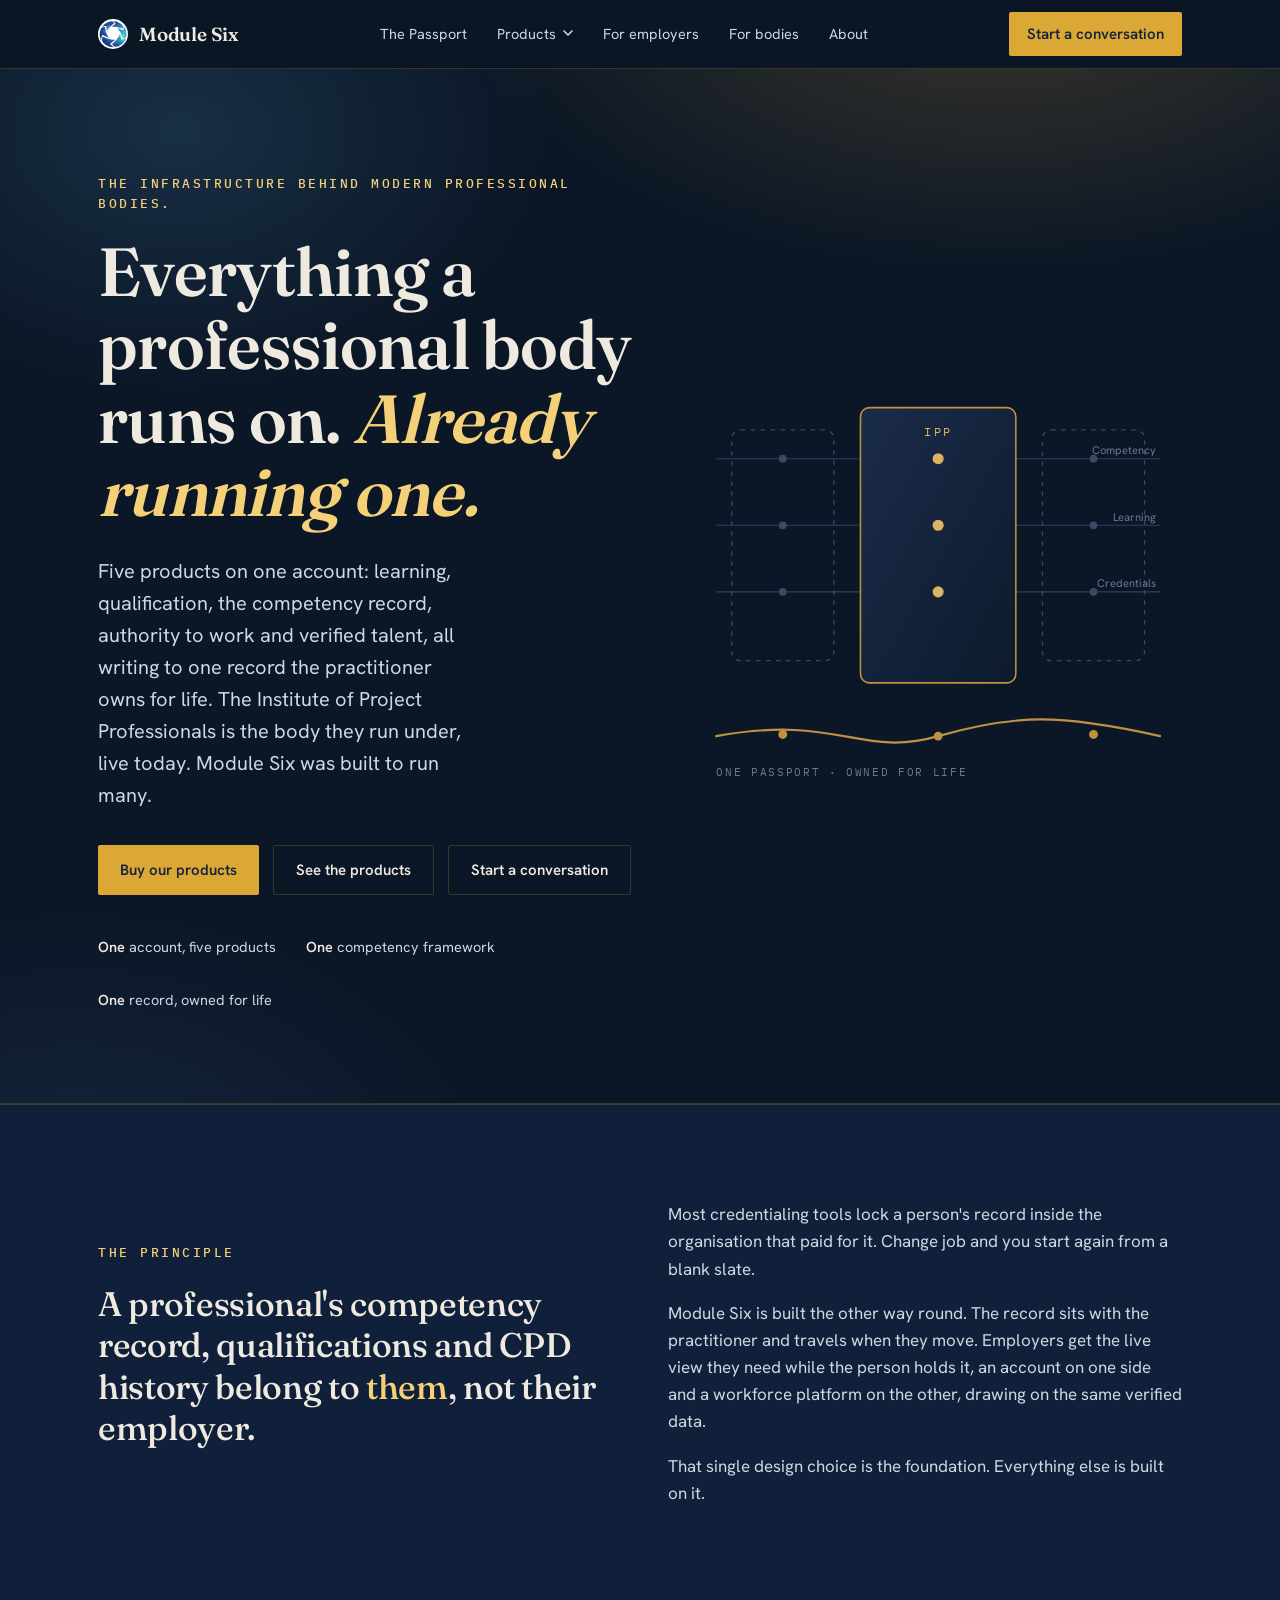
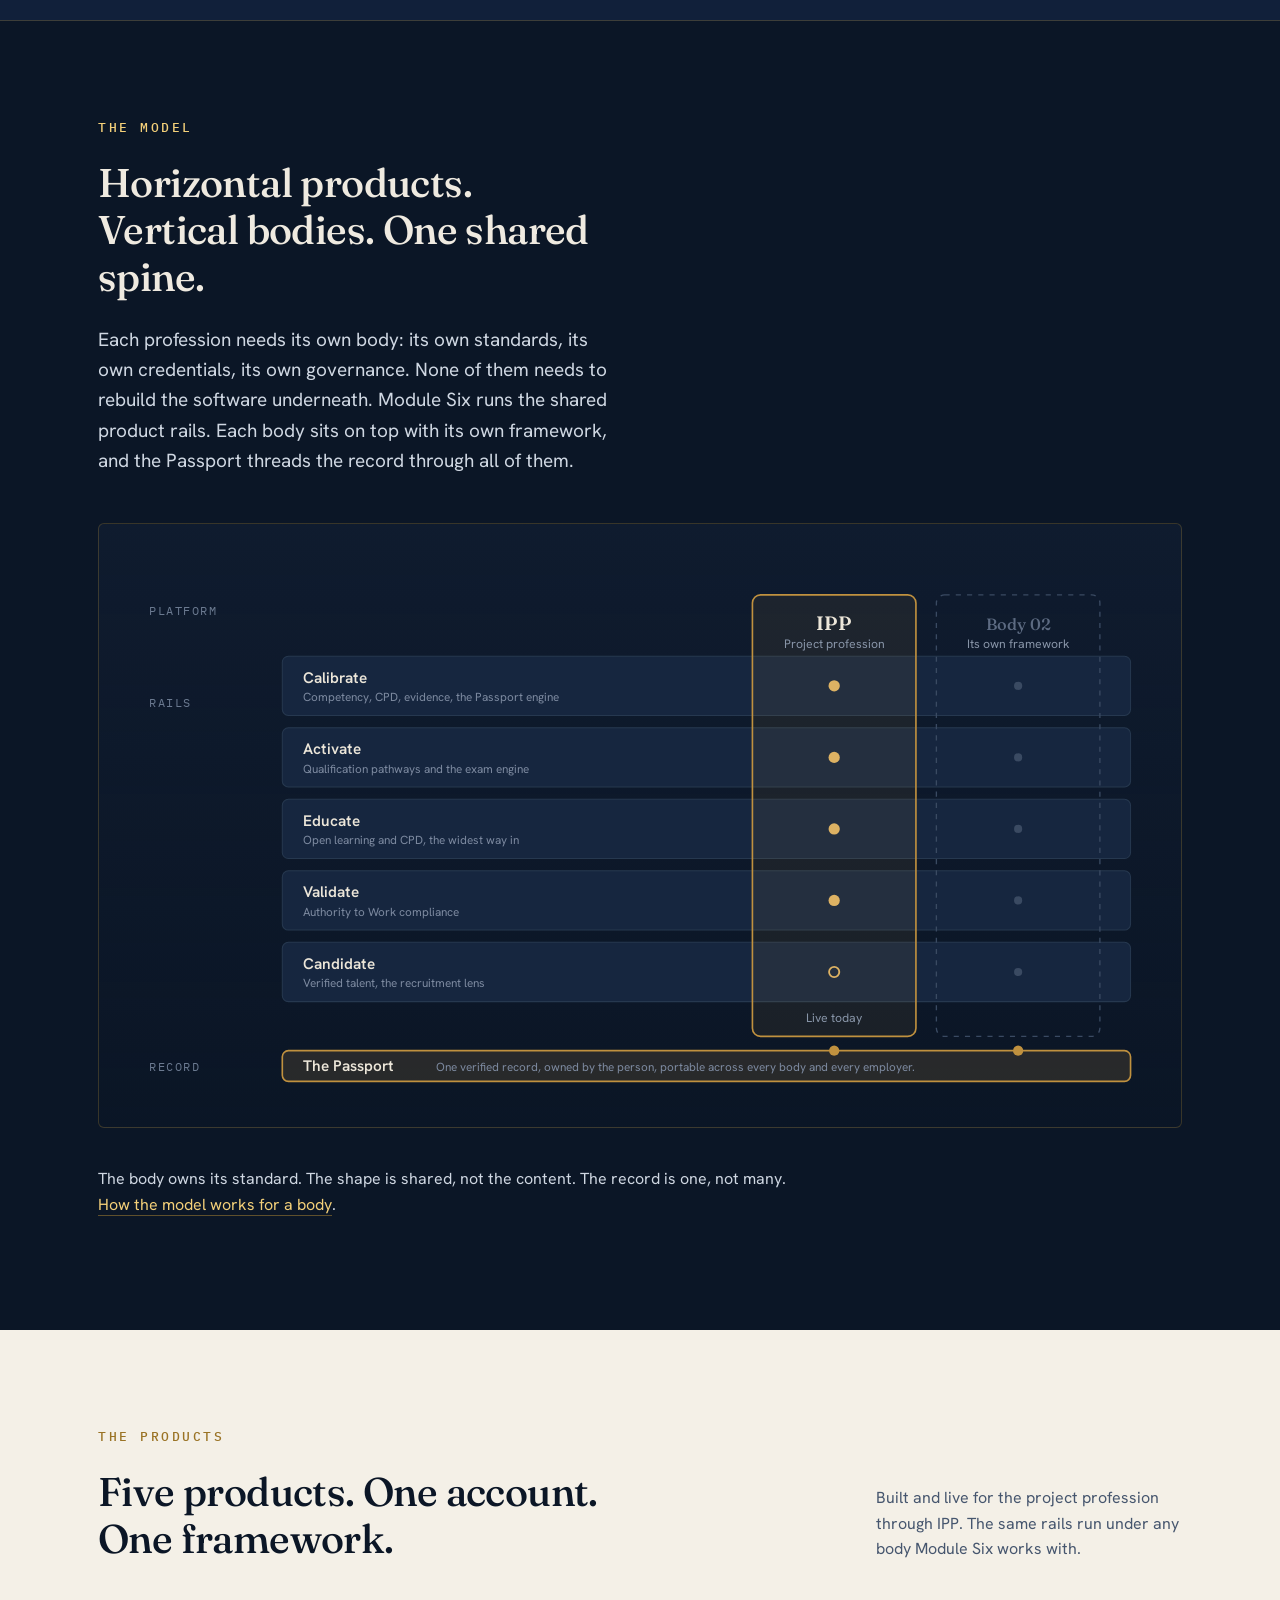
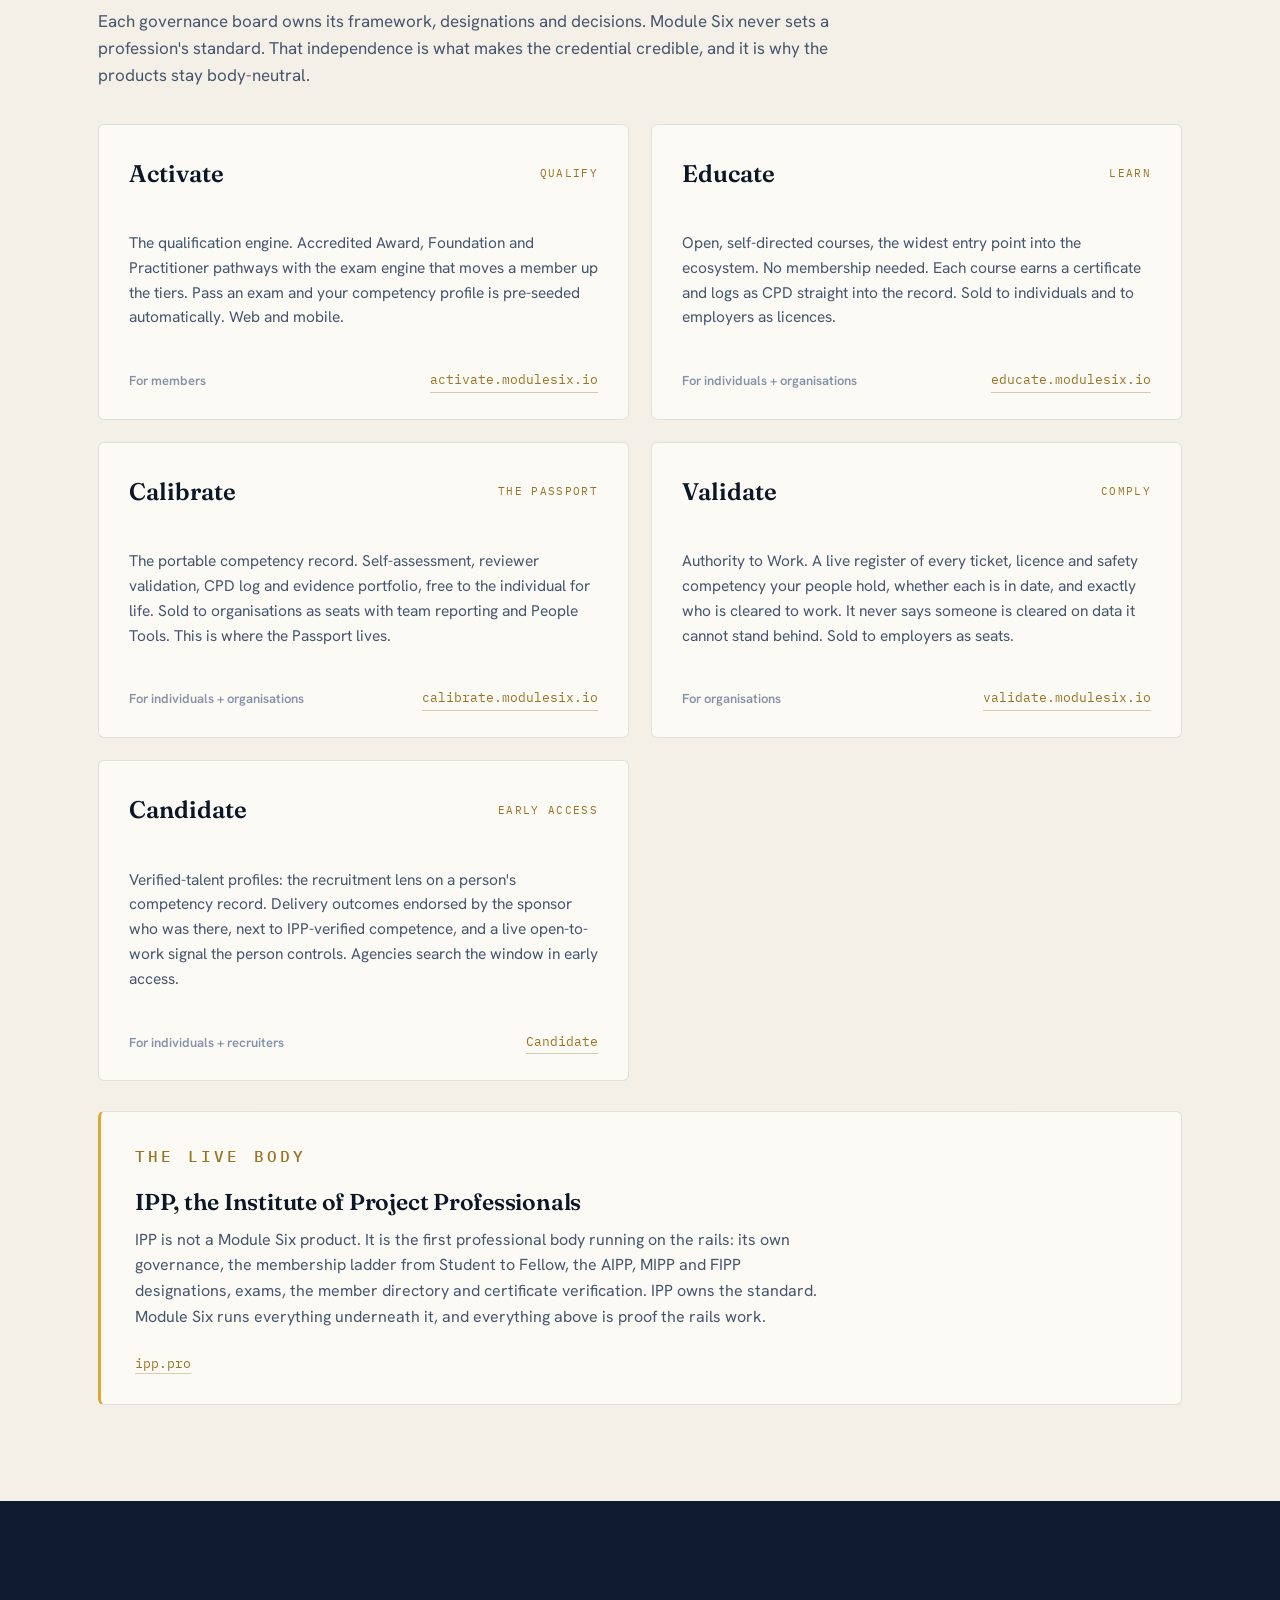
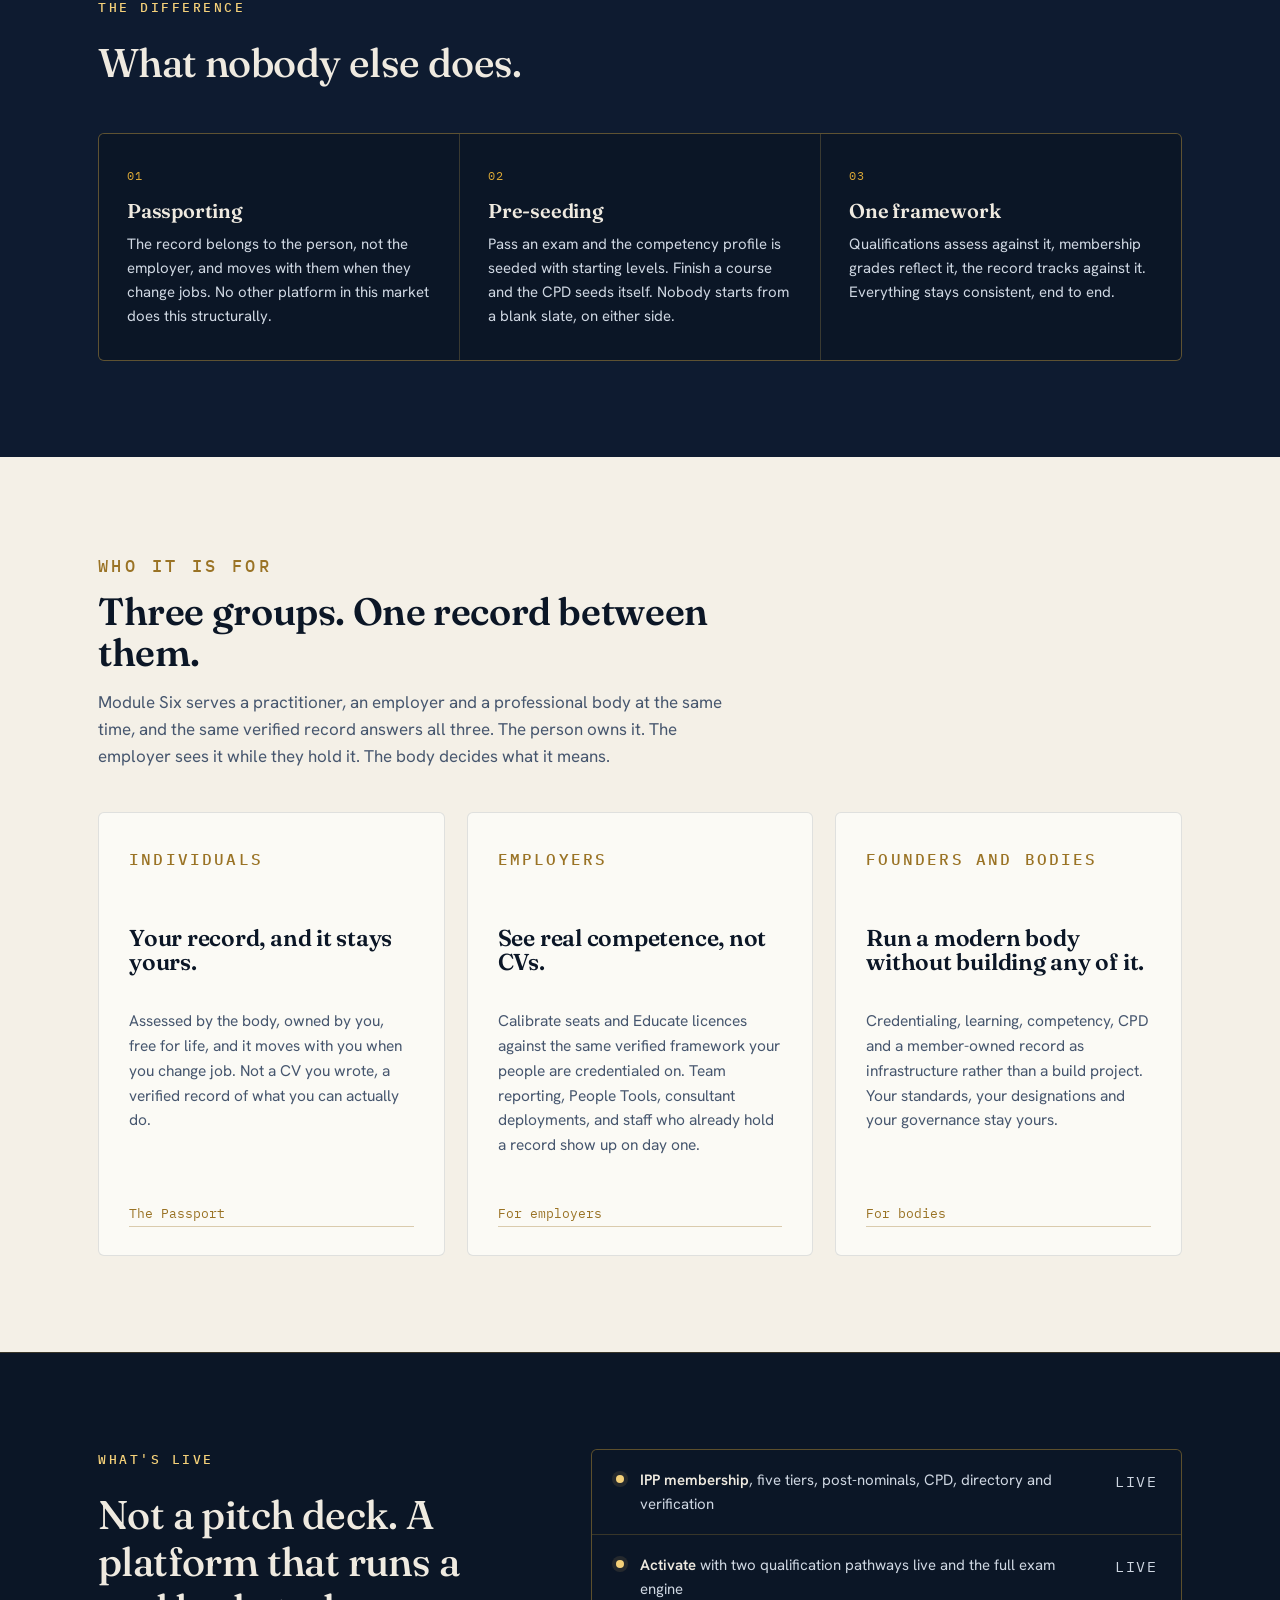
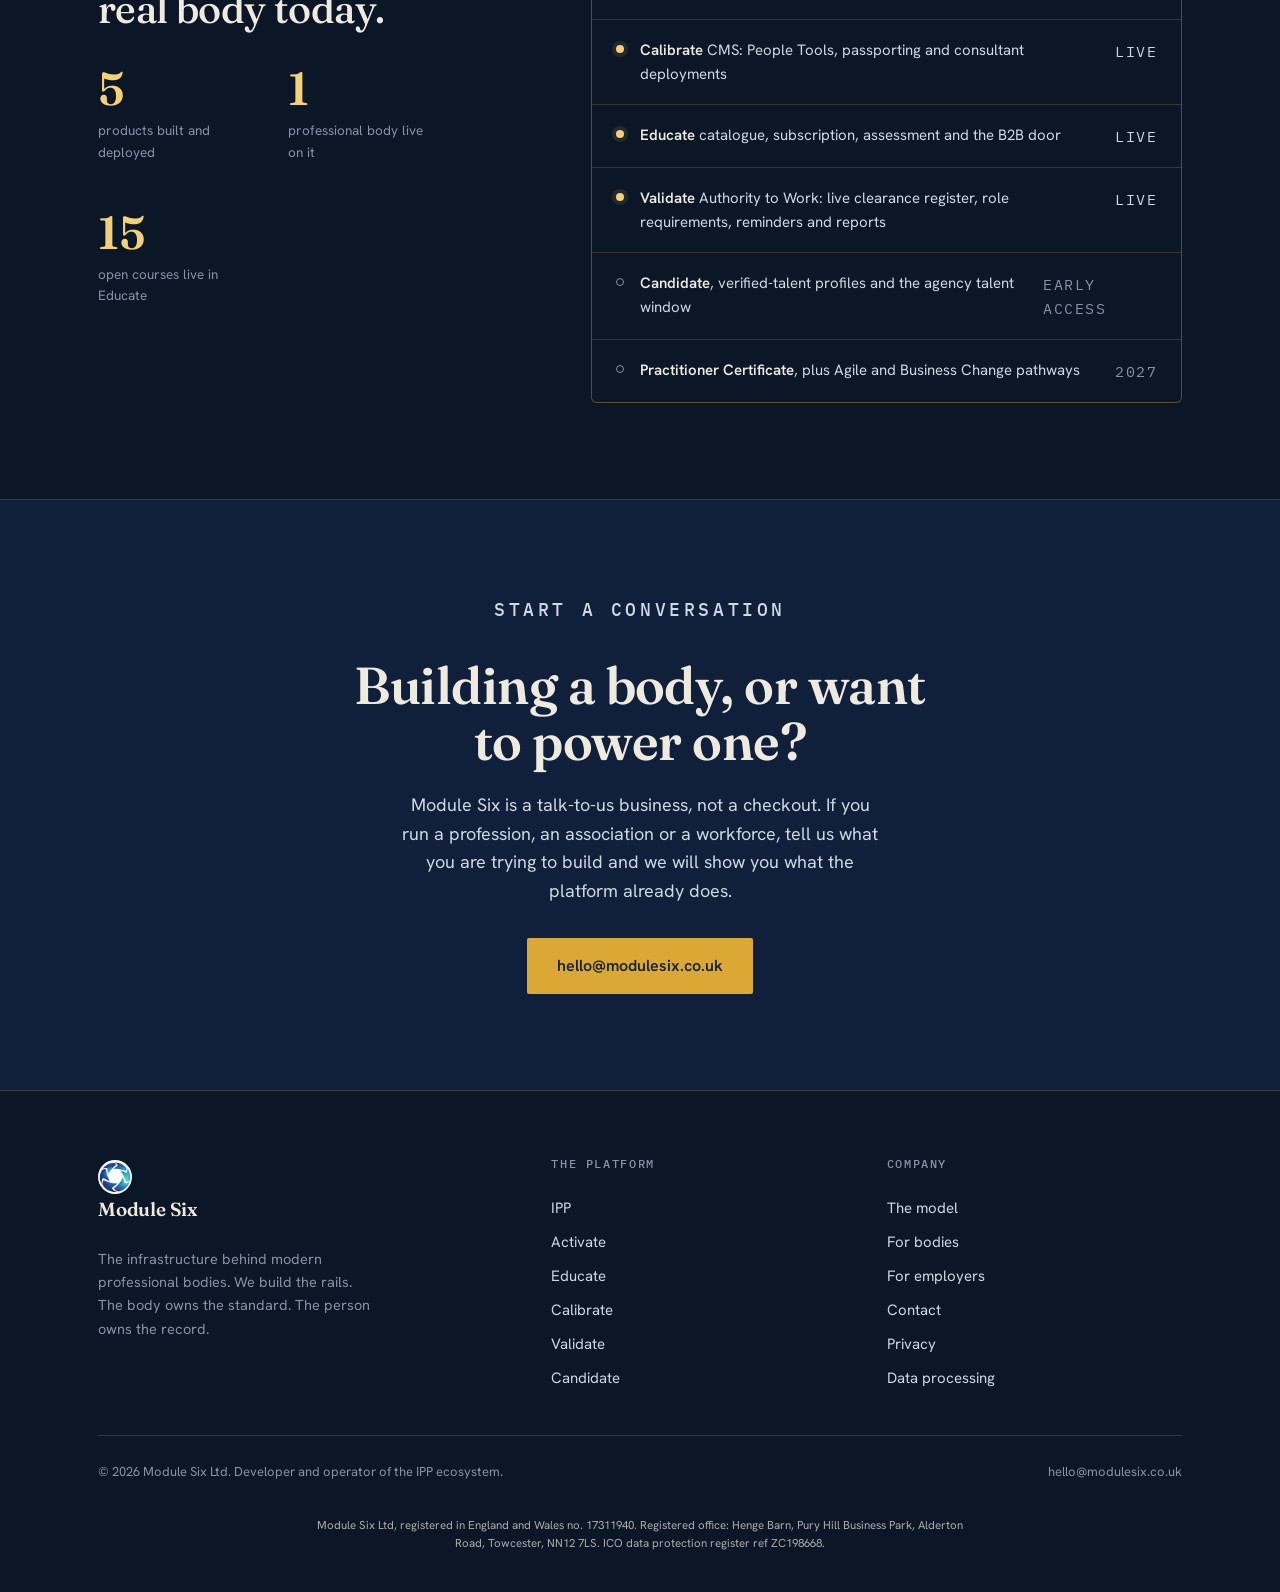
==== commit b2c186ba: "Publish five products and one body, not six products, and gate the figures WHY  Matt's feedback of 3" ====
--- a/index.html
+++ b/index.html
@@ -15,7 +15,7 @@
 <meta property="og:site_name" content="Module Six">
 <meta name="twitter:card" content="summary_large_image">
 <meta name="twitter:image" content="https://modulesix.co.uk/assets/og.png">
-<link rel="icon" type="image/png" href="/assets/logo.png">
+<link rel="icon" type="image/png" href="/assets/logo.png?v=2">
 <script type="application/ld+json">
 {"@context":"https://schema.org","@type":"Organization","name":"Module Six Ltd","url":"https://modulesix.co.uk","logo":"https://modulesix.co.uk/assets/logo.png","description":"Module Six builds and operates the infrastructure modern professional bodies run on: credentialing, learning, competency and CPD, with a member-owned portable record.","sameAs":["https://ipp.pro"]}
 </script>
@@ -115,15 +115,18 @@
   .model-head{max-width:62ch;margin-bottom:46px;}
   .lattice-wrap{border:1px solid var(--line-dark);border-radius:6px;background:linear-gradient(180deg,rgba(20,33,55,.5),rgba(11,22,38,.2));padding:30px 30px 22px;}
   .lattice-wrap svg{width:100%;height:auto;display:block;}
-  .model-foot{display:grid;grid-template-columns:repeat(3,1fr);gap:30px;margin-top:42px;}
-  .model-foot h3{font-size:19px;color:var(--cream);margin-bottom:8px;}
-  .model-foot p{font-size:15px;color:var(--cream-dim);margin:0;}
-  .honest{margin-top:40px;border-left:2px solid var(--brass);padding:6px 0 6px 22px;font-family:"Fraunces",serif;font-size:21px;line-height:1.35;color:var(--cream);max-width:40ch;}
+  .model-caption{margin-top:38px;max-width:78ch;font-size:16px;color:var(--cream-dim);}
+  .model-caption a{color:var(--brass-bright);text-decoration:none;border-bottom:1px solid rgba(219,168,54,.4);}
+  .model-caption a:hover{border-bottom-color:var(--brass-bright);}
 
   /* PRODUCTS (paper) */
   .paper{background:var(--paper);color:var(--ink-2);}
   .paper .eyebrow{color:#9A7325;}
   .paper h2{color:var(--ink);}
+  .prod-lede{max-width:74ch;color:#46566e;font-size:17px;margin:0 0 34px;}
+  .live-body{margin-top:30px;border:1px solid var(--line-light);border-left:3px solid var(--brass);border-radius:6px;background:var(--paper-2);padding:32px 34px 28px;}
+  .live-body h3{font-family:"Fraunces",serif;font-size:23px;color:var(--ink);margin:10px 0 12px;}
+  .live-body p{color:#46566e;font-size:16px;max-width:76ch;margin:0 0 20px;}
   .prod-head{display:flex;justify-content:space-between;align-items:flex-end;gap:30px;margin-bottom:46px;flex-wrap:wrap;}
   .prod-head .section-lede{color:var(--ink);}
   .prod-grid{display:grid;grid-template-columns:repeat(2,1fr);gap:22px;}
@@ -147,16 +150,16 @@
   .diff-cell p{font-size:15px;color:var(--cream-dim);margin:0;}
 
   /* SPLIT audience blocks */
-  .split{background:var(--paper);color:var(--ink-2);}
-  .split .wrap{display:grid;grid-template-columns:1fr 1fr;gap:24px;}
-  .aud{background:var(--paper-2);border:1px solid var(--line-light);border-radius:6px;padding:40px;}
-  .aud .eyebrow{color:#9A7325;}
-  .aud h2{font-size:clamp(24px,3vw,32px);color:var(--ink);margin-bottom:18px;}
-  .aud p{color:#46566e;font-size:16px;}
-  .aud ul{list-style:none;margin:22px 0 28px;padding:0;}
-  .aud li{position:relative;padding:9px 0 9px 26px;font-size:15.5px;color:#3a4a62;border-top:1px solid var(--line-light);}
-  .aud li:first-child{border-top:none;}
-  .aud li::before{content:"";position:absolute;left:2px;top:16px;width:8px;height:8px;background:var(--brass);border-radius:1px;transform:rotate(45deg);}
+  .router-band{background:var(--paper);color:var(--ink-2);}
+  .router-intro{max-width:64ch;margin-bottom:42px;}
+  .router-intro h2{font-size:clamp(26px,3.4vw,38px);color:var(--ink);margin:10px 0 16px;}
+  .router-intro p{color:#46566e;font-size:17px;margin:0;}
+  .router-grid{display:grid;grid-template-columns:repeat(3,1fr);gap:22px;}
+  .router-card{background:var(--paper-2);border:1px solid var(--line-light);border-radius:6px;padding:34px 30px 28px;display:flex;flex-direction:column;transition:transform .2s ease,box-shadow .2s ease,border-color .2s;}
+  .router-card:hover{transform:translateY(-2px);border-color:var(--brass);box-shadow:0 18px 40px -28px rgba(20,33,55,.5);}
+  .router-card .eyebrow{color:#9A7325;letter-spacing:.14em;margin-bottom:18px;min-height:1.7em;}
+  .router-card h3{font-family:"Fraunces",serif;font-size:23px;color:var(--ink);margin:12px 0 12px;}
+  .router-card p{color:#46566e;font-size:15.5px;margin:0 0 24px;flex:1;}
   .btn-dark{background:var(--ink);color:var(--cream);}
   .btn-dark:hover{background:var(--ink-2);transform:translateY(-1px);}
 
@@ -190,10 +193,31 @@
   .foot-bottom{display:flex;justify-content:space-between;align-items:center;gap:20px;padding-top:26px;flex-wrap:wrap;}
   .foot-bottom small{color:var(--slate);font-size:13px;}
 
+  /* card alignment: name row, body and foot line up across every card in a row */
+  .prod{display:flex;flex-direction:column;}
+  .prod p{flex:1 1 auto;}
+  .prod-foot{margin-top:auto;}
+  @supports (grid-template-rows: subgrid){
+    .prod-grid{grid-template-rows:auto;}
+    .prod{display:grid;grid-template-rows:subgrid;grid-row:span 3;}
+    .prod p{flex:none;}
+  }
+
+  @supports (grid-template-rows: subgrid){
+    .diff-grid{grid-auto-rows:auto;}
+    .diff-cell{display:grid;grid-template-rows:subgrid;grid-row:span 3;align-content:start;}
+  }
+
+  @supports (grid-template-rows: subgrid){
+    .router-grid{grid-template-rows:auto auto 1fr auto;}
+    .router-card{display:grid;grid-template-rows:subgrid;grid-row:span 4;}
+    .router-card p{flex:none;}
+  }
+
   @media (max-width:900px){
-    .hero-grid,.thesis .wrap,.split .wrap,.proof-grid{grid-template-columns:1fr;gap:40px;}
+    .hero-grid,.thesis .wrap,.proof-grid{grid-template-columns:1fr;gap:40px;}
     .hero-art{order:-1;max-width:460px;}
-    .prod-grid,.diff-grid,.model-foot{grid-template-columns:1fr;}
+    .prod-grid,.diff-grid,.router-grid{grid-template-columns:1fr;}
     .diff-grid{gap:1px;}
     .foot-grid{grid-template-columns:1fr 1fr;}
     .nav-links{display:none;}
@@ -319,14 +343,14 @@
     <div>
       <p class="eyebrow reveal">The infrastructure behind modern professional bodies.</p>
       <h1 class="reveal">Everything a professional body runs on. <span class="em">Already running one.</span></h1>
-      <p class="hero-sub reveal">Six products on one account: the body itself, learning, qualification, the competency record, authority to work and verified talent, all writing to a record the practitioner owns for life. The Institute of Project Professionals runs on all six today. Module Six was built to run many.</p>
+      <p class="hero-sub reveal">Five products on one account: learning, qualification, the competency record, authority to work and verified talent, all writing to one record the practitioner owns for life. The Institute of Project Professionals is the body they run under, live today. Module Six was built to run many.</p>
       <div class="hero-cta reveal">
         <a class="btn btn-primary" href="https://shop.modulesix.io" target="_blank" rel="noopener">Buy our products</a>
         <a class="btn btn-ghost" href="#products">See the products</a>
         <a class="btn btn-ghost" href="#contact">Start a conversation</a>
       </div>
       <div class="hero-meta reveal">
-        <span><b>One</b> account, six products</span>
+        <span><b>One</b> account, five products</span>
         <span><b>One</b> competency framework</span>
         <span><b>One</b> record, owned for life</span>
       </div>
@@ -386,7 +410,7 @@
     <div class="thesis-body reveal">
       <p>Most credentialing tools lock a person's record inside the organisation that paid for it. Change job and you start again from a blank slate.</p>
       <p>Module Six is built the other way round. The record sits with the practitioner and travels when they move. Employers get the live view they need while the person holds it, an account on one side and a workforce platform on the other, drawing on the same verified data.</p>
-      <p>That single design choice is the moat, and everything below is built on it.</p>
+      <p>That single design choice is the foundation. Everything else is built on it.</p>
     </div>
   </div>
 </section>
@@ -400,8 +424,8 @@
       <p class="lead-2">Each profession needs its own body: its own standards, its own credentials, its own governance. None of them needs to rebuild the software underneath. Module Six runs the shared product rails. Each body sits on top with its own framework, and the Passport threads the record through all of them.</p>
     </div>
 
-    <div class="lattice-wrap reveal" aria-label="Diagram: shared product rails running beneath vertical professional bodies, with the Passport as a continuous thread">
-      <svg viewBox="0 0 1000 480" xmlns="http://www.w3.org/2000/svg" role="img">
+    <div class="lattice-wrap reveal" aria-label="Diagram: five shared product rails with vertical professional bodies standing on them, and the Passport as the foundation beneath everything">
+      <svg viewBox="0 0 1000 540" xmlns="http://www.w3.org/2000/svg" role="img">
         <style>
           .lab{font-family:"IBM Plex Mono",monospace;font-size:12px;letter-spacing:.12em;fill:#6B7A90;}
           .body{font-family:"Fraunces",serif;font-weight:600;font-size:19px;fill:#ECE6D9;}
@@ -414,6 +438,7 @@
         <!-- left rail labels -->
         <text class="lab" x="20" y="60">PLATFORM</text>
         <text class="lab" x="20" y="150">RAILS</text>
+        <text class="lab" x="20" y="506">RECORD</text>
 
         <!-- horizontal product rails -->
         <g>
@@ -432,55 +457,43 @@
           <rect x="150" y="310" width="830" height="58" rx="6" fill="#16263f" stroke="#26384f"/>
           <text class="rail" x="170" y="336">Validate</text>
           <text class="railsub" x="170" y="354">Authority to Work compliance</text>
+
+          <rect x="150" y="380" width="830" height="58" rx="6" fill="#16263f" stroke="#26384f"/>
+          <text class="rail" x="170" y="406">Candidate</text>
+          <text class="railsub" x="170" y="424">Verified talent, the recruitment lens</text>
         </g>
 
-        <!-- vertical body columns sitting on top -->
-        <!-- IPP active -->
-        <rect x="610" y="40" width="160" height="350" rx="8" fill="rgba(219,168,54,.07)" stroke="#C0913F" stroke-width="1.6"/>
+        <!-- vertical body columns standing on the rails -->
+        <rect x="610" y="40" width="160" height="432" rx="8" fill="rgba(219,168,54,.07)" stroke="#C0913F" stroke-width="1.6"/>
         <text class="body" x="690" y="74" text-anchor="middle">IPP</text>
         <text class="bodysub" x="690" y="92" text-anchor="middle">Project profession</text>
-        <text class="bodysub" x="690" y="376" text-anchor="middle" fill="#C0913F">Live today</text>
-        <!-- connection nodes -->
+        <text class="bodysub" x="690" y="458" text-anchor="middle" fill="#C0913F">Live today</text>
         <g fill="#DDB263">
           <circle cx="690" cy="129" r="5.5"/>
           <circle cx="690" cy="199" r="5.5"/>
           <circle cx="690" cy="269" r="5.5"/>
           <circle cx="690" cy="339" r="5.5"/>
+          <circle cx="690" cy="409" r="5" fill="none" stroke="#DDB263" stroke-width="1.8"/>
         </g>
 
         <!-- Body 02 -->
-        <rect x="790" y="40" width="160" height="350" rx="8" fill="none" stroke="#3a4a62" stroke-width="1.3" stroke-dasharray="5 6"/>
+        <rect x="790" y="40" width="160" height="432" rx="8" fill="none" stroke="#3a4a62" stroke-width="1.3" stroke-dasharray="5 6"/>
         <text class="future" x="870" y="74" text-anchor="middle">Body 02</text>
         <text class="bodysub" x="870" y="92" text-anchor="middle" fill="#5d6b82">Its own framework</text>
         <g fill="#3a4a62">
-          <circle cx="870" cy="129" r="4"/><circle cx="870" cy="199" r="4"/><circle cx="870" cy="269" r="4"/><circle cx="870" cy="339" r="4"/>
+          <circle cx="870" cy="129" r="4"/><circle cx="870" cy="199" r="4"/><circle cx="870" cy="269" r="4"/><circle cx="870" cy="339" r="4"/><circle cx="870" cy="409" r="4"/>
         </g>
 
-        <!-- The Passport thread under everything -->
-        <path d="M150 416 C 360 396, 470 436, 690 416 S 900 396, 980 416" fill="none" stroke="#C0913F" stroke-width="2.4" stroke-linecap="round"/>
-        <circle cx="690" cy="416" r="5" fill="#C0913F"/>
-        <circle cx="870" cy="413.5" r="5" fill="#C0913F"/>
-        <text class="lab" x="150" y="454" fill="#C0913F">THE PASSPORT</text>
-        <text class="railsub" x="290" y="430" fill="#8895a8">One verified record, owned by the person, portable across every body and every employer.</text>
+        <!-- The Passport: the foundation the rest is built on -->
+        <rect x="150" y="486" width="830" height="30" rx="6" fill="rgba(192,145,63,.16)" stroke="#C0913F" stroke-width="1.6"/>
+        <circle cx="690" cy="486" r="5" fill="#C0913F"/>
+        <circle cx="870" cy="486" r="5" fill="#C0913F"/>
+        <text class="rail" x="170" y="506" fill="#DDB263">The Passport</text>
+        <text class="railsub" x="300" y="506" fill="#8895a8">One verified record, owned by the person, portable across every body and every employer.</text>
       </svg>
     </div>
 
-    <div class="model-foot">
-      <div class="reveal">
-        <h3>The body owns its standard</h3>
-        <p>Each governance board owns its framework, designations and decisions. Module Six never sets a profession's standard. That independence is what makes the credential credible.</p>
-      </div>
-      <div class="reveal">
-        <h3>The shape is shared, not the content</h3>
-        <p>Every body uses the same five-level scale, the same CPD and evidence model, the same Passport. The areas and elements are each body's own. Real interoperability without faking equivalence.</p>
-      </div>
-      <div class="reveal">
-        <h3>The record is one, not many</h3>
-        <p>The products stay body-neutral on purpose. That is why the Passport can hold a person's standing across several professions in parallel, side by side, never averaged into a single false number.</p>
-      </div>
-    </div>
-
-    <p class="honest reveal">We could white-label and fragment the record back into silos. We don't. One record across everything is the whole point.</p>
+    <p class="model-caption reveal">The body owns its standard. The shape is shared, not the content. The record is one, not many. <a href="for-bodies.html">How the model works for a body</a>.</p>
   </div>
 </section>
 
@@ -490,21 +503,14 @@
     <div class="prod-head reveal">
       <div>
         <p class="eyebrow dark-on-light">The products</p>
-        <h2 class="section-lede">Six products. One account. One framework.</h2>
-      </div>
-      <p style="max-width:34ch;color:#46566e;font-size:16px;margin:0;">Built and live for the project profession through IPP. The same six run under any body Module Six powers.</p>
-    </div>
+        <h2 class="section-lede">Five products. One account. One framework.</h2>
+      </div>
+      <p style="max-width:34ch;color:#46566e;font-size:16px;margin:0;">Built and live for the project profession through IPP. The same rails run under any body Module Six works with.</p>
+    </div>
+
+    <p class="prod-lede reveal">Each governance board owns its framework, designations and decisions. Module Six never sets a profession's standard. That independence is what makes the credential credible, and it is why the products stay body-neutral.</p>
 
     <div class="prod-grid">
-      <div class="prod reveal">
-        <div class="prod-top"><span class="prod-name">IPP</span><span class="prod-tag">The body</span></div>
-        <p>The professional body itself: governance, the membership ladder from Student to Fellow, the AIPP, MIPP and FIPP designations, exams, the member directory and verification. The trust brand a profession identifies with.</p>
-        <div class="prod-foot">
-          <span class="who">For individuals</span>
-          <a class="prod-link" href="https://ipp.pro" target="_blank" rel="noopener">ipp.pro</a>
-        </div>
-      </div>
-
       <div class="prod reveal">
         <div class="prod-top"><span class="prod-name">Activate</span><span class="prod-tag">Qualify</span></div>
         <p>The qualification engine. Accredited Award, Foundation and Practitioner pathways with the exam engine that moves a member up the tiers. Pass an exam and your competency profile is pre-seeded automatically. Web and mobile.</p>
@@ -516,7 +522,7 @@
 
       <div class="prod reveal">
         <div class="prod-top"><span class="prod-name">Educate</span><span class="prod-tag">Learn</span></div>
-        <p>Open, self-directed courses, 15 live today, the widest entry point into the ecosystem. No membership needed. Each course earns a certificate and logs as CPD straight into the record. Sold to individuals and to employers as licences.</p>
+        <p>Open, self-directed courses, the widest entry point into the ecosystem. No membership needed. Each course earns a certificate and logs as CPD straight into the record. Sold to individuals and to employers as licences.</p>
         <div class="prod-foot">
           <span class="who">For individuals + organisations</span>
           <a class="prod-link" href="https://educate.modulesix.io" target="_blank" rel="noopener">educate.modulesix.io</a>
@@ -550,6 +556,13 @@
         </div>
       </div>
     </div>
+
+    <div class="live-body reveal">
+      <p class="eyebrow dark-on-light">The live body</p>
+      <h3>IPP, the Institute of Project Professionals</h3>
+      <p>IPP is not a Module Six product. It is the first professional body running on the rails: its own governance, the membership ladder from Student to Fellow, the AIPP, MIPP and FIPP designations, exams, the member directory and certificate verification. IPP owns the standard. Module Six runs everything underneath it, and everything above is proof the rails work.</p>
+      <a class="prod-link" href="https://ipp.pro" target="_blank" rel="noopener">ipp.pro</a>
+    </div>
   </div>
 </section>
 
@@ -558,46 +571,43 @@
   <div class="wrap">
     <div class="reveal" style="max-width:60ch;">
       <p class="eyebrow">The difference</p>
-      <h2 class="section-lede" style="color:var(--cream);">Six things nobody else in this market does.</h2>
+      <h2 class="section-lede" style="color:var(--cream);">What nobody else does.</h2>
     </div>
     <div class="diff-grid">
-      <div class="diff-cell reveal"><div class="num">01</div><h3>The Passport</h3><p>Verified proof of what a person can actually do, assessed by the body and owned by the practitioner. In a market where any CV is generated in seconds, this is the real record.</p></div>
-      <div class="diff-cell reveal"><div class="num">02</div><h3>Passporting</h3><p>The record belongs to the person, not the employer, and moves with them when they change jobs. No other platform in this market does this structurally.</p></div>
-      <div class="diff-cell reveal"><div class="num">03</div><h3>Pre-seeding</h3><p>Pass an exam and the competency profile is seeded with starting levels. Finish a course and the CPD seeds itself. Nobody starts from a blank slate, on either side.</p></div>
-      <div class="diff-cell reveal"><div class="num">04</div><h3>People Tools</h3><p>Live competency data turned into manager-ready outputs: one-to-ones, development plans, reviews, succession. Tools to use, not a dashboard to look at.</p></div>
-      <div class="diff-cell reveal"><div class="num">05</div><h3>Consultant deployments</h3><p>A consultancy gives a client read-only sight of a verified consultant's profile without losing the record or spending a client seat. First of its kind.</p></div>
-      <div class="diff-cell reveal"><div class="num">06</div><h3>One framework</h3><p>Qualifications assess against it, membership grades reflect it, the record tracks against it. Everything stays consistent, end to end.</p></div>
+      <div class="diff-cell reveal"><div class="num">01</div><h3>Passporting</h3><p>The record belongs to the person, not the employer, and moves with them when they change jobs. No other platform in this market does this structurally.</p></div>
+      <div class="diff-cell reveal"><div class="num">02</div><h3>Pre-seeding</h3><p>Pass an exam and the competency profile is seeded with starting levels. Finish a course and the CPD seeds itself. Nobody starts from a blank slate, on either side.</p></div>
+      <div class="diff-cell reveal"><div class="num">03</div><h3>One framework</h3><p>Qualifications assess against it, membership grades reflect it, the record tracks against it. Everything stays consistent, end to end.</p></div>
     </div>
   </div>
 </section>
 
-<!-- AUDIENCE SPLIT -->
-<section class="split">
+<!-- AUDIENCE ROUTER -->
+<section class="router-band">
   <div class="wrap">
-    <div class="aud reveal" id="bodies">
-      <p class="eyebrow">For founders and bodies</p>
-      <h2>Run a modern professional body without building any of it.</h2>
-      <p>Associations, would-be institutes and standards owners get the full stack, credentialing, learning, competency, CPD and a member-owned record, as infrastructure rather than a build project.</p>
-      <ul>
-        <li>Your standards, your designations, your governance, kept independent.</li>
-        <li>The product rails ready on day one, proven by a live body.</li>
-        <li>A member record that is portable, and a moat that compounds.</li>
-        <li>Crosswalks to other bodies only where both boards ratify them.</li>
-      </ul>
-      <a class="btn btn-dark" href="#contact">Talk to us about your body</a>
-    </div>
-
-    <div class="aud reveal" id="employers">
-      <p class="eyebrow">For employers</p>
-      <h2>See your workforce's real competence, not their CVs.</h2>
-      <p>Buy Calibrate seats and Educate licences against the same verified framework your people are credentialed on. Manage development from one place.</p>
-      <ul>
-        <li>Team reporting, heat maps and CPD compliance at a glance.</li>
-        <li>People Tools for one-to-ones, development plans and reviews.</li>
-        <li>Consultant deployments: read-only visibility without a seat.</li>
-        <li>Staff who already hold a record show up on day one. No re-onboarding.</li>
-      </ul>
-      <a class="btn btn-dark" href="#contact">Talk to us about your team</a>
+    <div class="router-intro reveal">
+      <p class="eyebrow dark-on-light">Who it is for</p>
+      <h2>Three groups. One record between them.</h2>
+      <p>Module Six serves a practitioner, an employer and a professional body at the same time, and the same verified record answers all three. The person owns it. The employer sees it while they hold it. The body decides what it means.</p>
+    </div>
+    <div class="router-grid">
+      <div class="router-card reveal" id="individuals">
+        <p class="eyebrow">Individuals</p>
+        <h3>Your record, and it stays yours.</h3>
+        <p>Assessed by the body, owned by you, free for life, and it moves with you when you change job. Not a CV you wrote, a verified record of what you can actually do.</p>
+        <a class="prod-link" href="the-passport.html">The Passport</a>
+      </div>
+      <div class="router-card reveal" id="employers">
+        <p class="eyebrow">Employers</p>
+        <h3>See real competence, not CVs.</h3>
+        <p>Calibrate seats and Educate licences against the same verified framework your people are credentialed on. Team reporting, People Tools, consultant deployments, and staff who already hold a record show up on day one.</p>
+        <a class="prod-link" href="calibrate.html">For employers</a>
+      </div>
+      <div class="router-card reveal" id="bodies">
+        <p class="eyebrow">Founders and bodies</p>
+        <h3>Run a modern body without building any of it.</h3>
+        <p>Credentialing, learning, competency, CPD and a member-owned record as infrastructure rather than a build project. Your standards, your designations and your governance stay yours.</p>
+        <a class="prod-link" href="for-bodies.html">For bodies</a>
+      </div>
     </div>
   </div>
 </section>
@@ -609,7 +619,7 @@
       <p class="eyebrow">What's live</p>
       <h2 class="section-lede" style="color:var(--cream);">Not a pitch deck. A platform that runs a real body today.</h2>
       <div class="stat-row">
-        <div class="stat"><div class="n">6</div><div class="l">products built and deployed</div></div>
+        <div class="stat"><div class="n">5</div><div class="l">products built and deployed</div></div>
         <div class="stat"><div class="n">1</div><div class="l">professional body live on it</div></div>
         <div class="stat"><div class="n">15</div><div class="l">open courses live in Educate</div></div>
       </div>
@@ -623,7 +633,6 @@
         <div class="live-row"><span class="dot"></span><span><b>Validate</b> Authority to Work: live clearance register, role requirements, reminders and reports</span><span class="live-tag">Live</span></div>
         <div class="live-row"><span class="dot soon"></span><span><b>Candidate</b>, verified-talent profiles and the agency talent window</span><span class="live-tag soon">Early access</span></div>
         <div class="live-row"><span class="dot soon"></span><span><b>Practitioner Certificate</b>, plus Agile and Business Change pathways</span><span class="live-tag soon">2027</span></div>
-        <div class="live-row"><span class="dot soon"></span><span><b>HRIS integration</b> and the Corporate Partner programme</span><span class="live-tag soon">Pipeline</span></div>
       </div>
     </div>
   </div>
@@ -651,7 +660,7 @@
         <p class="foot-blurb">The infrastructure behind modern professional bodies. We build the rails. The body owns the standard. The person owns the record.</p>
       </div>
       <div>
-        <h4>Products</h4>
+        <h4>The platform</h4>
         <a href="https://ipp.pro" target="_blank" rel="noopener">IPP</a>
         <a href="https://activate.modulesix.io" target="_blank" rel="noopener">Activate</a>
         <a href="https://educate.modulesix.io" target="_blank" rel="noopener">Educate</a>
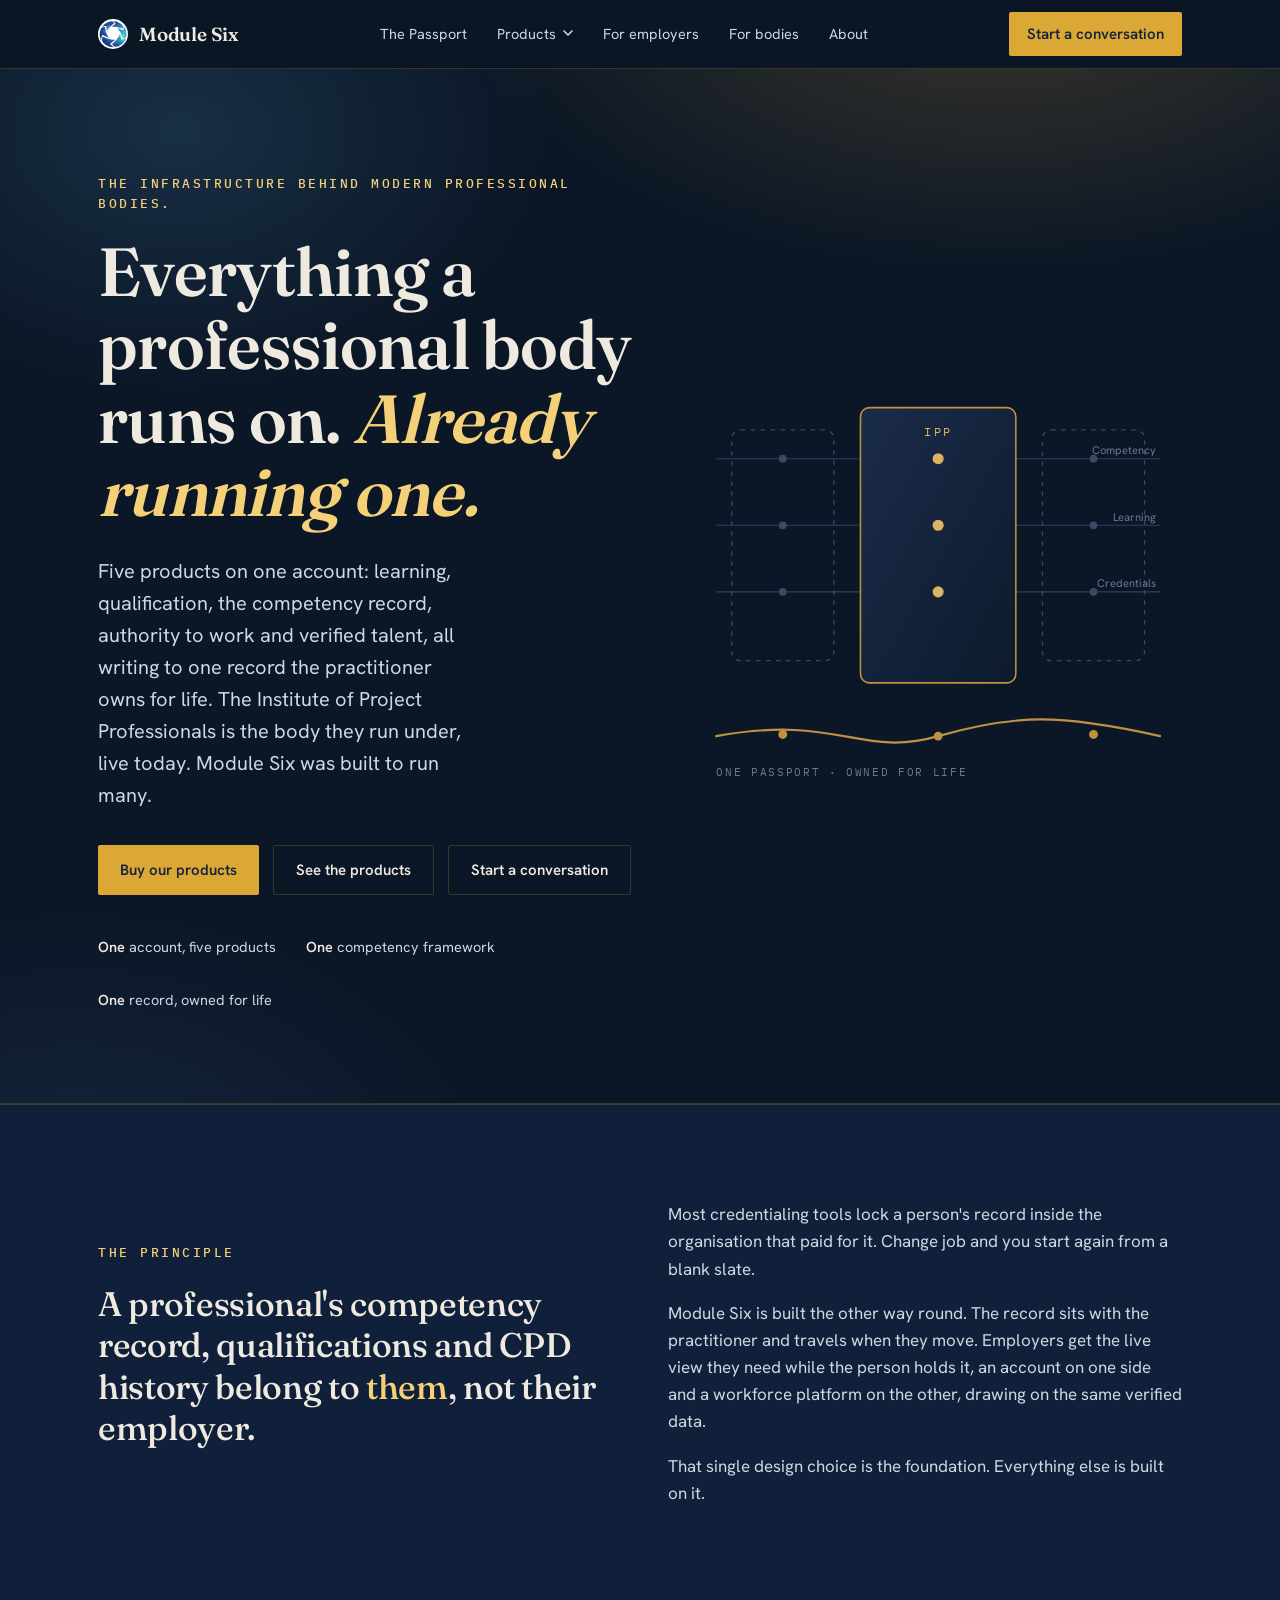
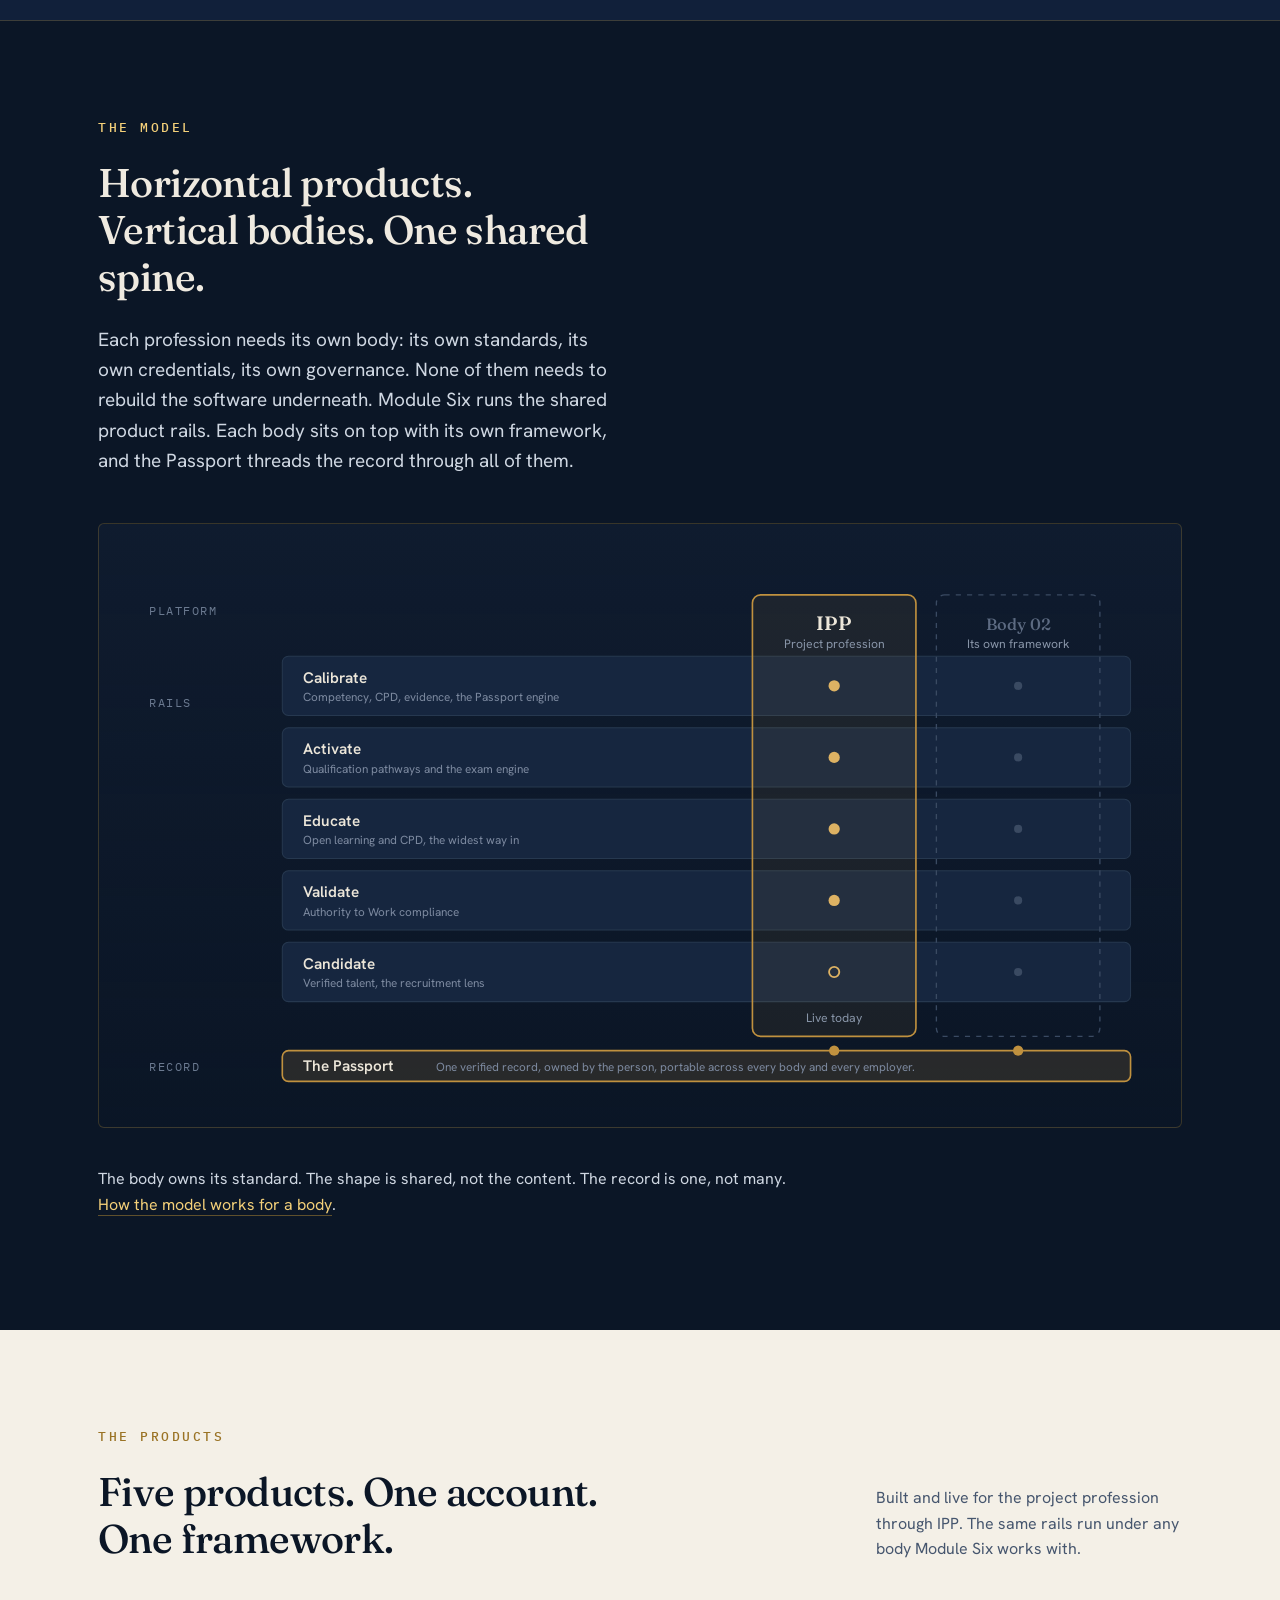
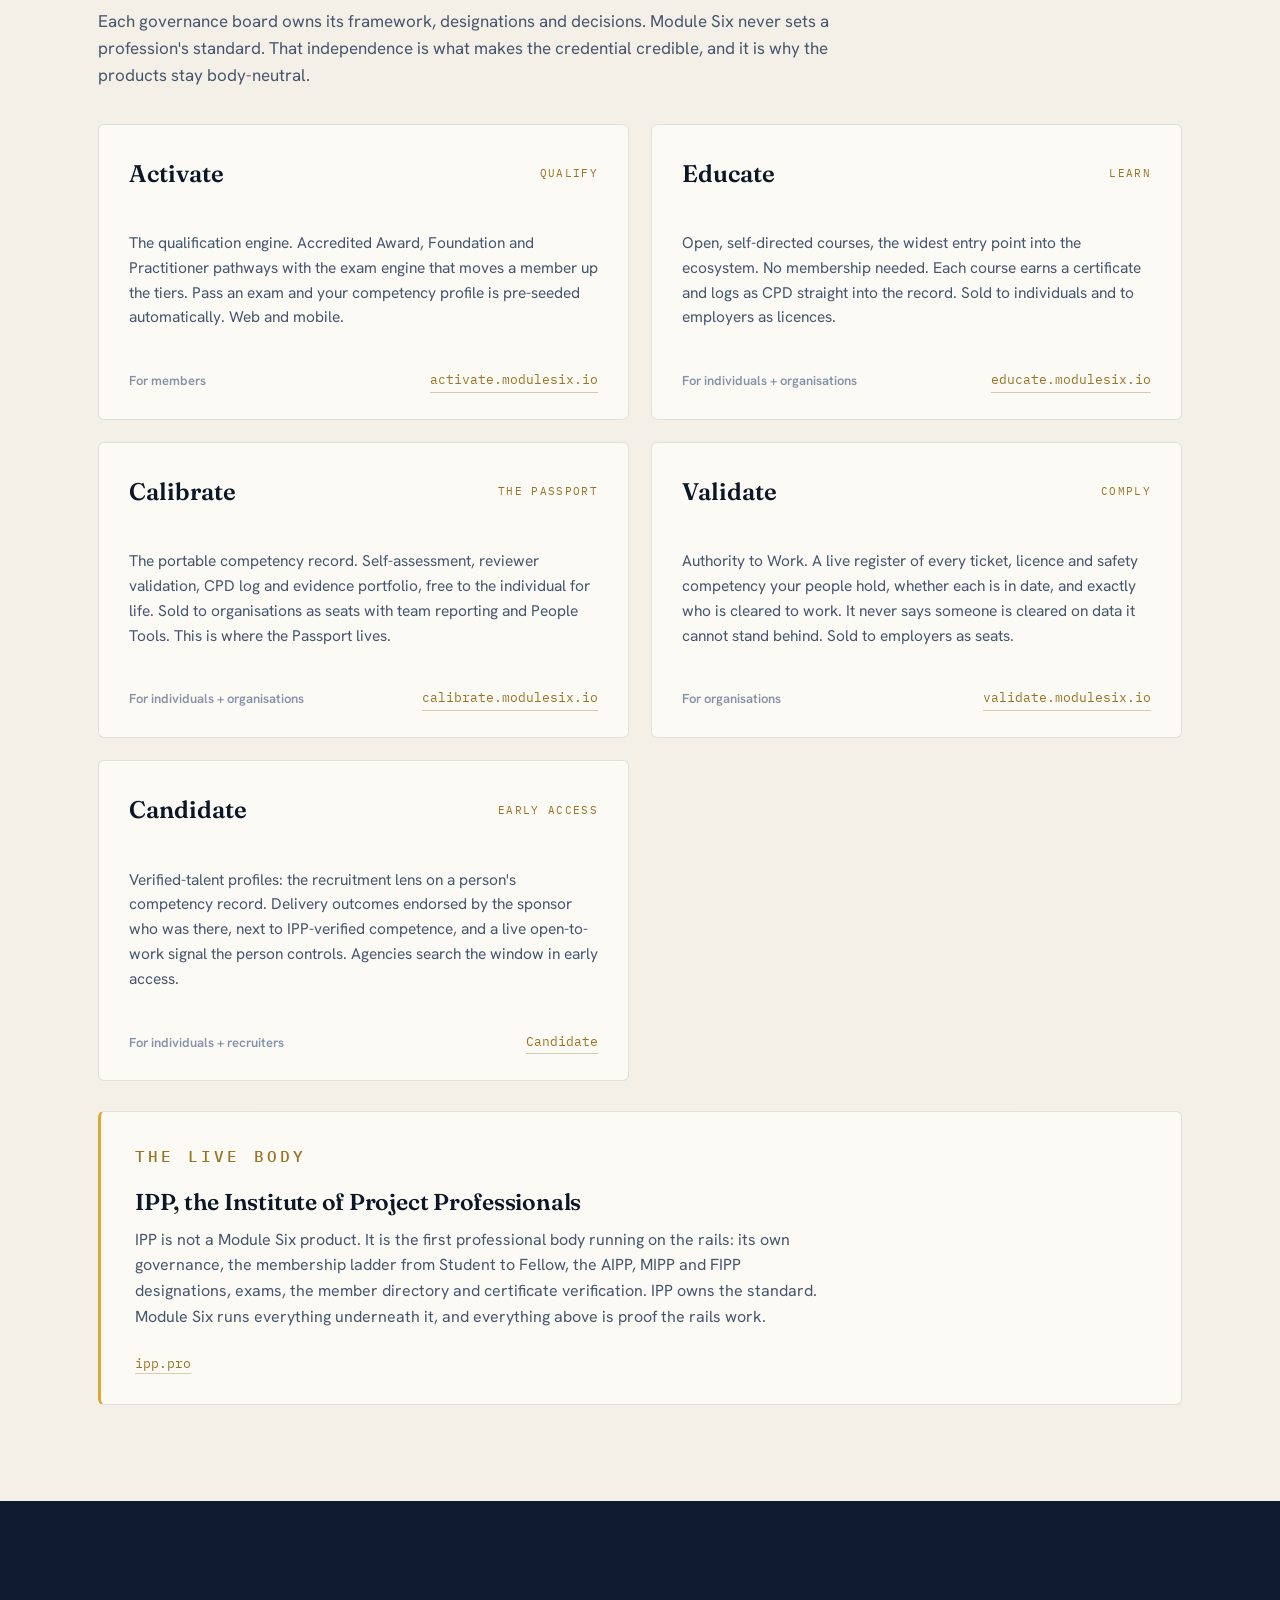
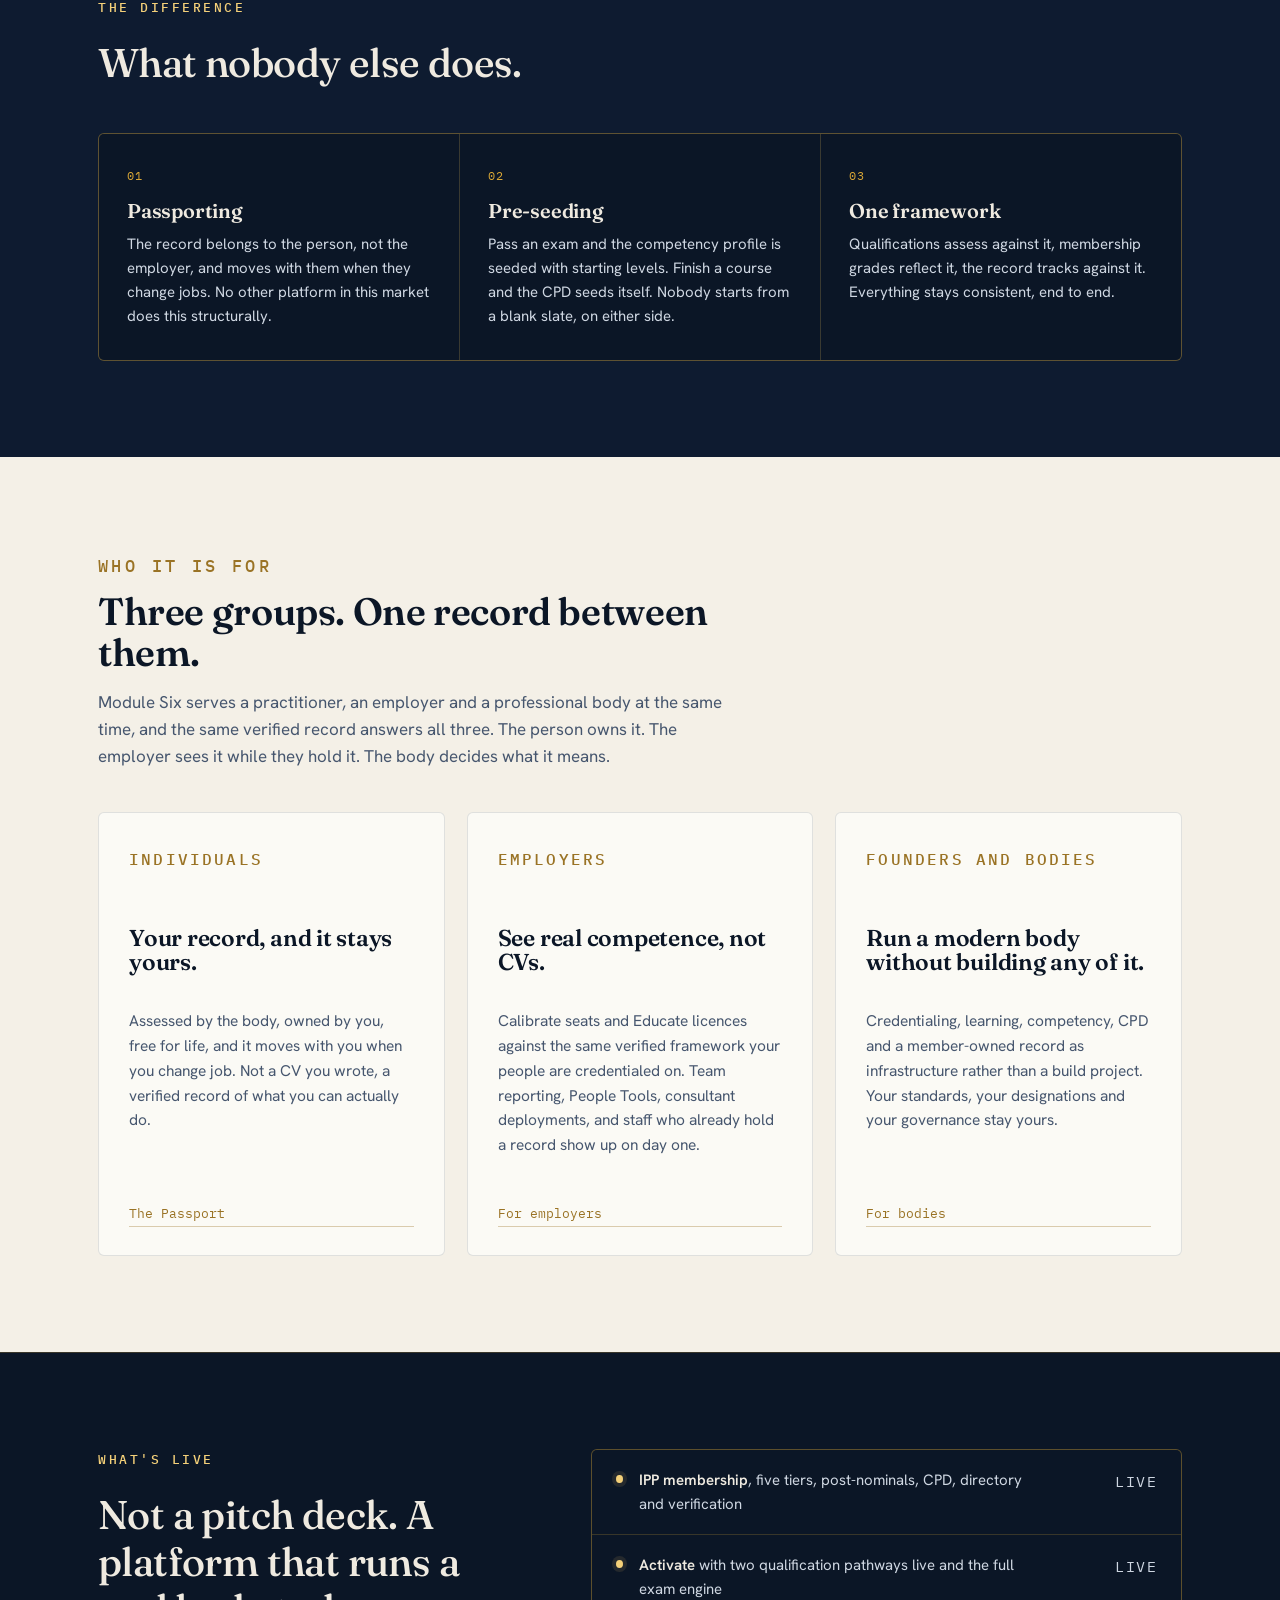
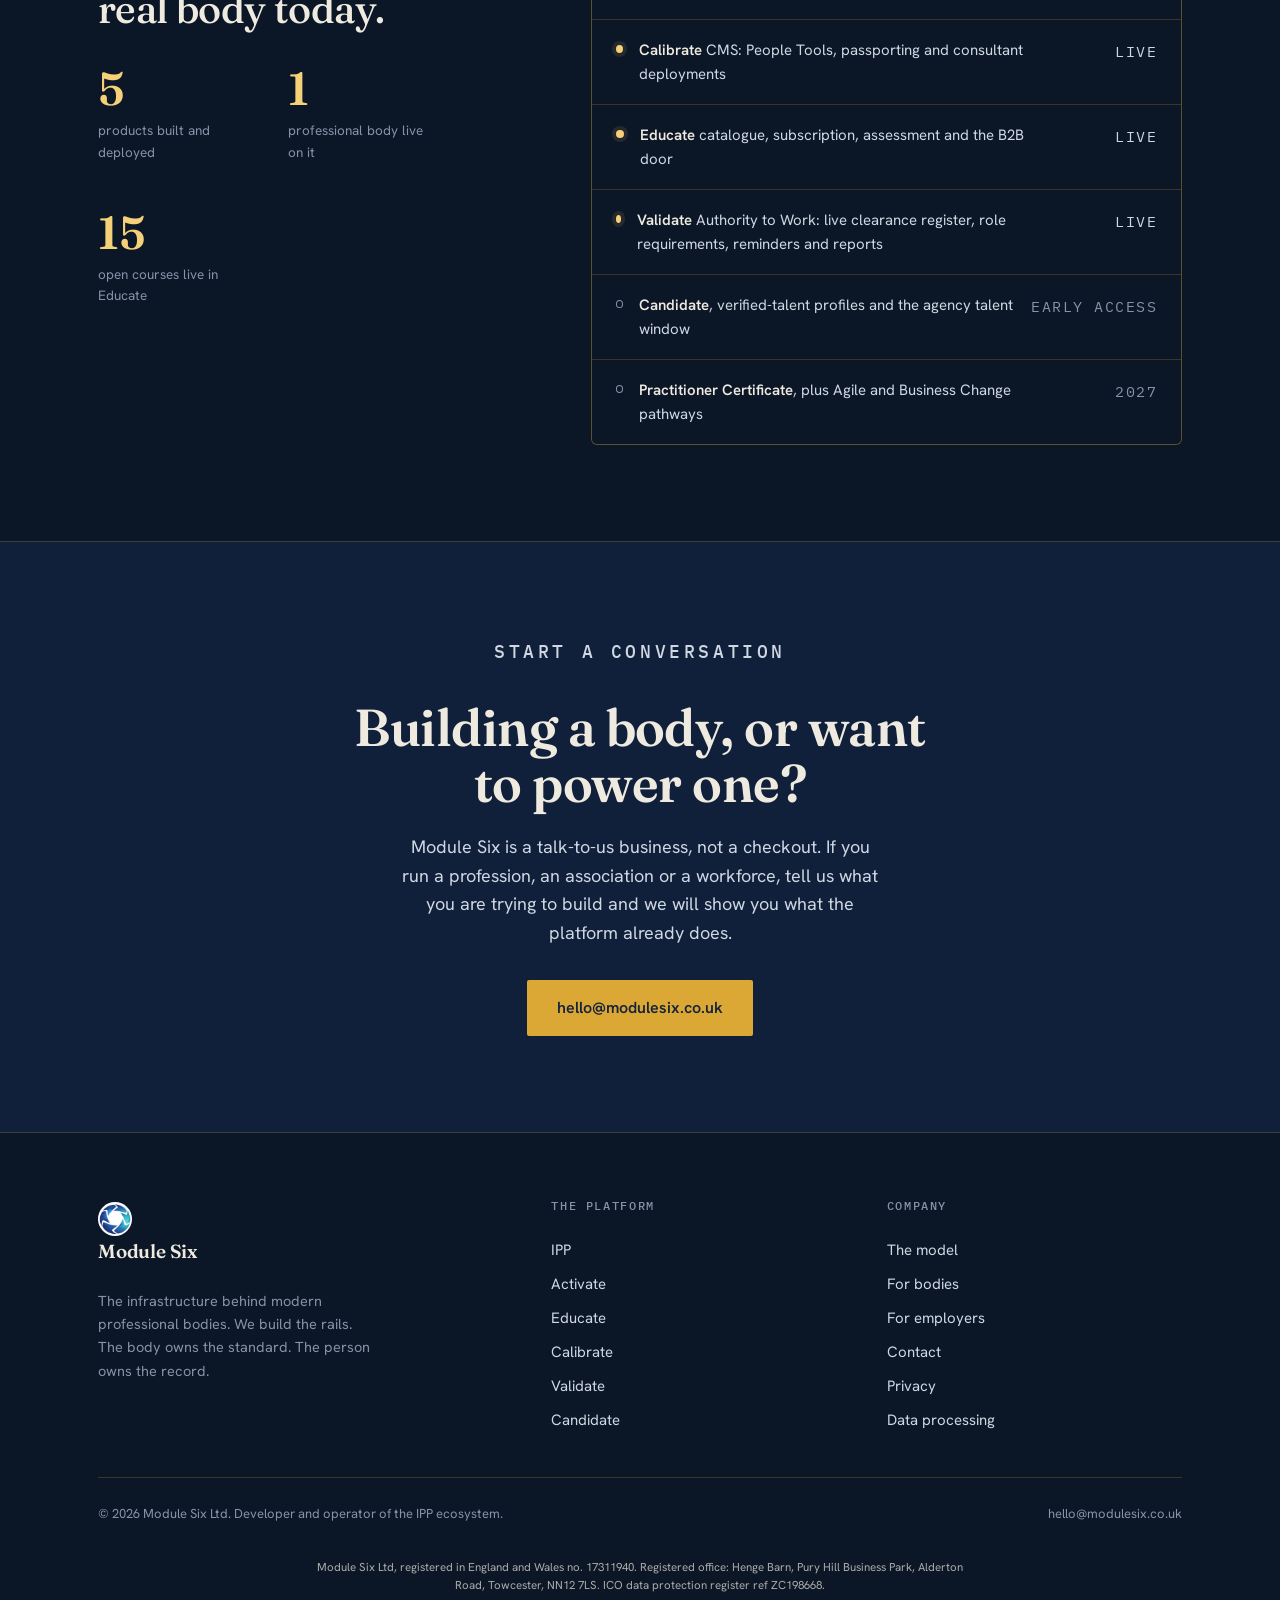
==== commit 4e299035: "Stop the nav contradicting the front page, and bridge the two views of the Passport WHY  Three thing" ====
--- a/index.html
+++ b/index.html
@@ -175,7 +175,8 @@
   .live-row .dot.soon{background:transparent;border:1.5px solid var(--slate);box-shadow:none;}
   .live-row span{font-size:15px;color:var(--cream-dim);}
   .live-row b{color:var(--cream);font-weight:600;}
-  .live-tag{margin-left:auto;font-family:"IBM Plex Mono",monospace;font-size:10.5px;letter-spacing:.1em;text-transform:uppercase;color:var(--brass);padding-top:2px;}
+  .live-row > span:not(.live-tag){flex:1 1 auto;}
+  .live-tag{flex:0 0 96px;text-align:right;white-space:nowrap;font-family:"IBM Plex Mono",monospace;font-size:10.5px;letter-spacing:.1em;text-transform:uppercase;color:var(--brass);padding-top:2px;}
   .live-tag.soon{color:var(--slate);}
 
   /* CTA band */
@@ -248,6 +249,8 @@
   .dd-item .tx{display:flex;flex-direction:column;}
   .dd-item .nm{font-weight:600;color:var(--cream);font-size:14.5px;}
   .dd-item .ds{font-size:12.5px;color:var(--slate);margin-top:2px;}
+  .dd-sep{height:1px;background:var(--line-dark);margin:8px 13px 4px;}
+  .dd-group{padding:4px 13px 6px;font-family:"IBM Plex Mono",monospace;font-size:10.5px;letter-spacing:.14em;text-transform:uppercase;color:var(--slate);}
 
   @media (prefers-reduced-motion:reduce){
     .reveal{opacity:1;transform:none;transition:none;}
@@ -308,10 +311,12 @@
           <svg class="caret" width="10" height="7" viewBox="0 0 10 7" fill="none" aria-hidden="true"><path d="M1 1l4 4 4-4" stroke="currentColor" stroke-width="1.6" stroke-linecap="round" stroke-linejoin="round"/></svg>
         </button>
         <div class="dd-menu" role="menu">
-          <a class="dd-item" role="menuitem" href="https://ipp.pro" target="_blank" rel="noopener"><span class="dd-dot"></span><span class="tx"><span class="nm">IPP</span><span class="ds">The professional body and member home</span></span></a>
           <a class="dd-item" role="menuitem" href="https://activate.modulesix.io" target="_blank" rel="noopener"><span class="dd-dot"></span><span class="tx"><span class="nm">Activate</span><span class="ds">Qualify: pathways and exams</span></span></a>
           <a class="dd-item" role="menuitem" href="courses.html"><span class="dd-dot"></span><span class="tx"><span class="nm">Educate</span><span class="ds">Open learning and CPD, the widest way in</span></span></a>
           <a class="dd-item" role="menuitem" href="calibrate.html"><span class="dd-dot"></span><span class="tx"><span class="nm">Calibrate</span><span class="ds">The Passport and the employer platform</span></span></a><a class="dd-item" role="menuitem" href="validate.html"><span class="dd-dot"></span><span class="tx"><span class="nm">Validate</span><span class="ds">Authority to Work compliance</span></span></a><a class="dd-item" role="menuitem" href="candidate.html"><span class="dd-dot"></span><span class="tx"><span class="nm">Candidate</span><span class="ds">Verified talent, open to work</span></span></a>
+          <div class="dd-sep"></div>
+          <div class="dd-group">The live body</div>
+          <a class="dd-item" role="menuitem" href="https://ipp.pro" target="_blank" rel="noopener"><span class="dd-dot body"></span><span class="tx"><span class="nm">IPP</span><span class="ds">The Institute of Project Professionals, live on the rails</span></span></a>
         </div>
       </div>
       <a class="nl" href="calibrate.html">For employers</a>
@@ -326,10 +331,11 @@
 <div class="mnav" id="mnav">
   <a href="the-passport.html">The Passport</a>
   <div class="mnav-group">Products</div>
-  <a class="mnav-sub" href="https://ipp.pro" target="_blank" rel="noopener">IPP</a>
   <a class="mnav-sub" href="https://activate.modulesix.io" target="_blank" rel="noopener">Activate</a>
   <a class="mnav-sub" href="courses.html">Educate</a>
   <a class="mnav-sub" href="calibrate.html">Calibrate</a><a class="mnav-sub" href="validate.html">Validate</a><a class="mnav-sub" href="candidate.html">Candidate</a>
+  <div class="mnav-group">The live body</div>
+  <a class="mnav-sub" href="https://ipp.pro" target="_blank" rel="noopener">IPP</a>
   <a href="calibrate.html">For employers</a>
   <a href="for-bodies.html">For bodies</a>
   <a href="about.html">About</a>
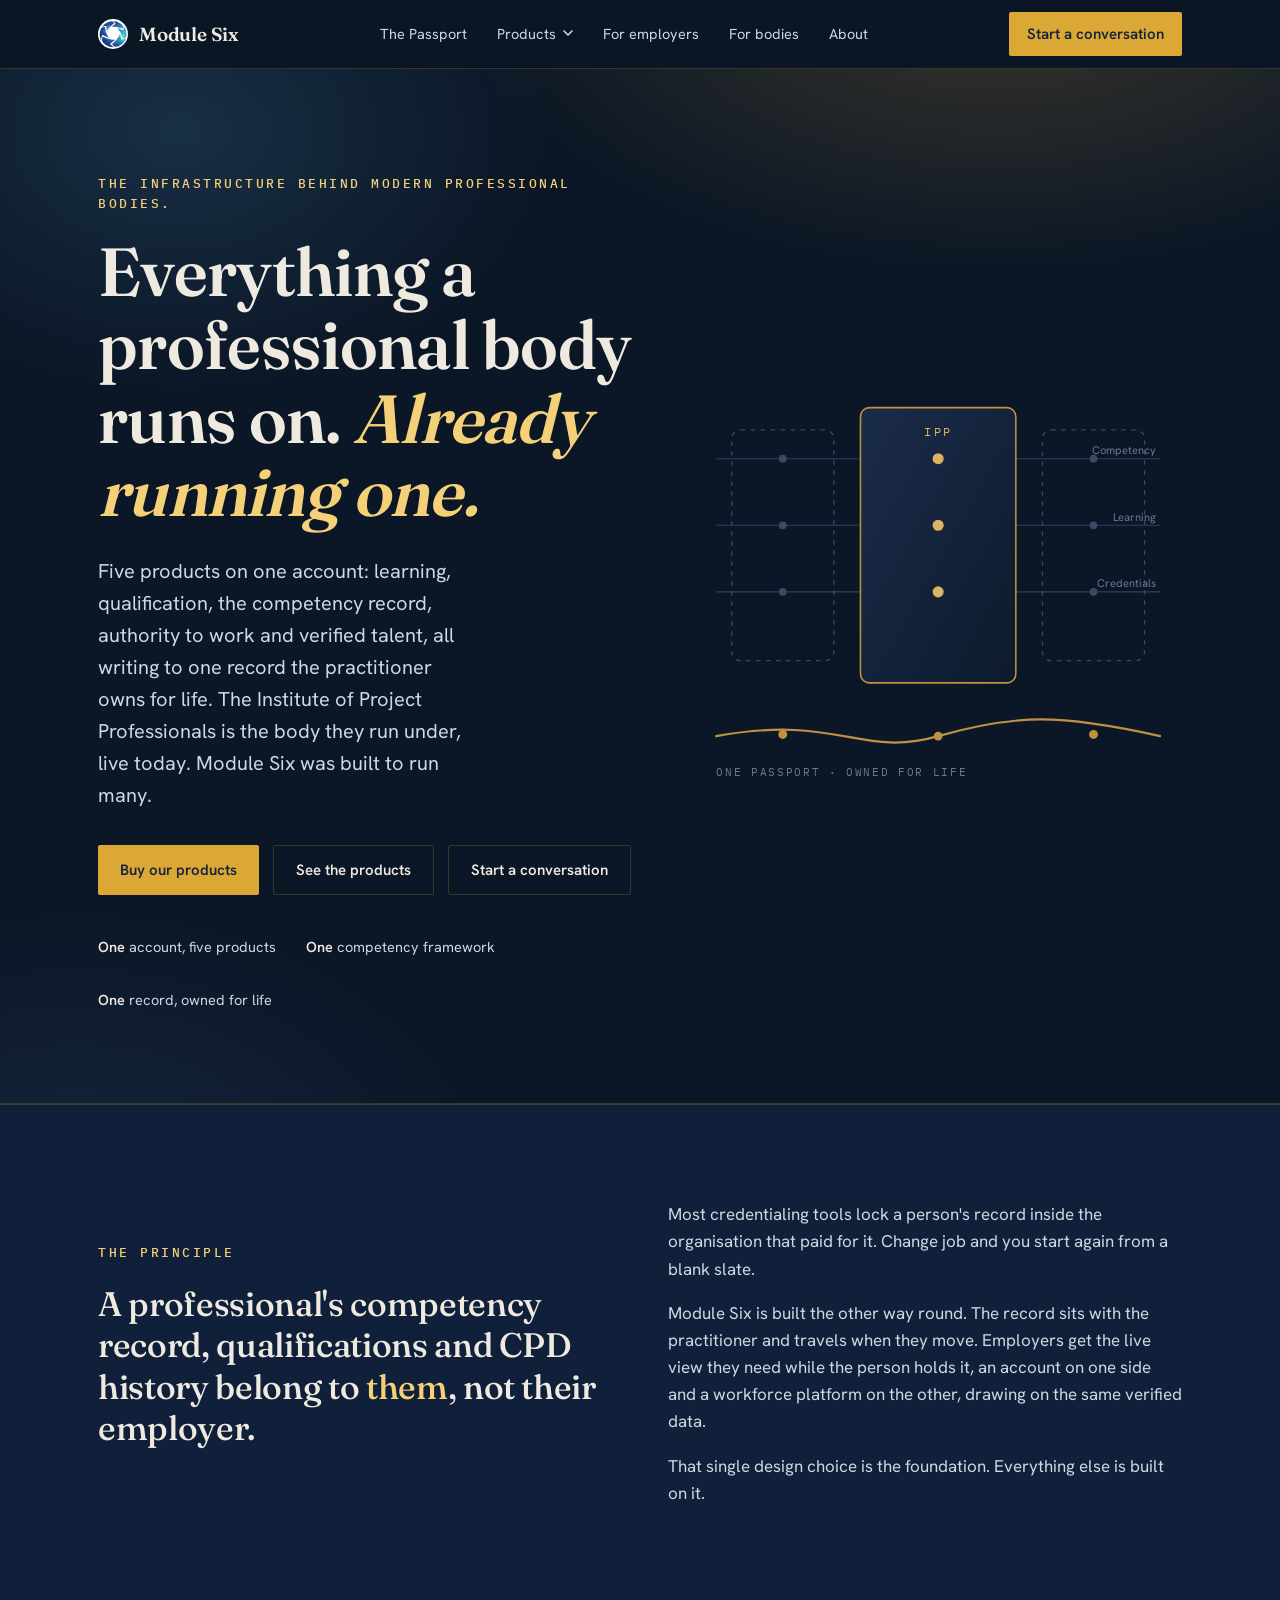
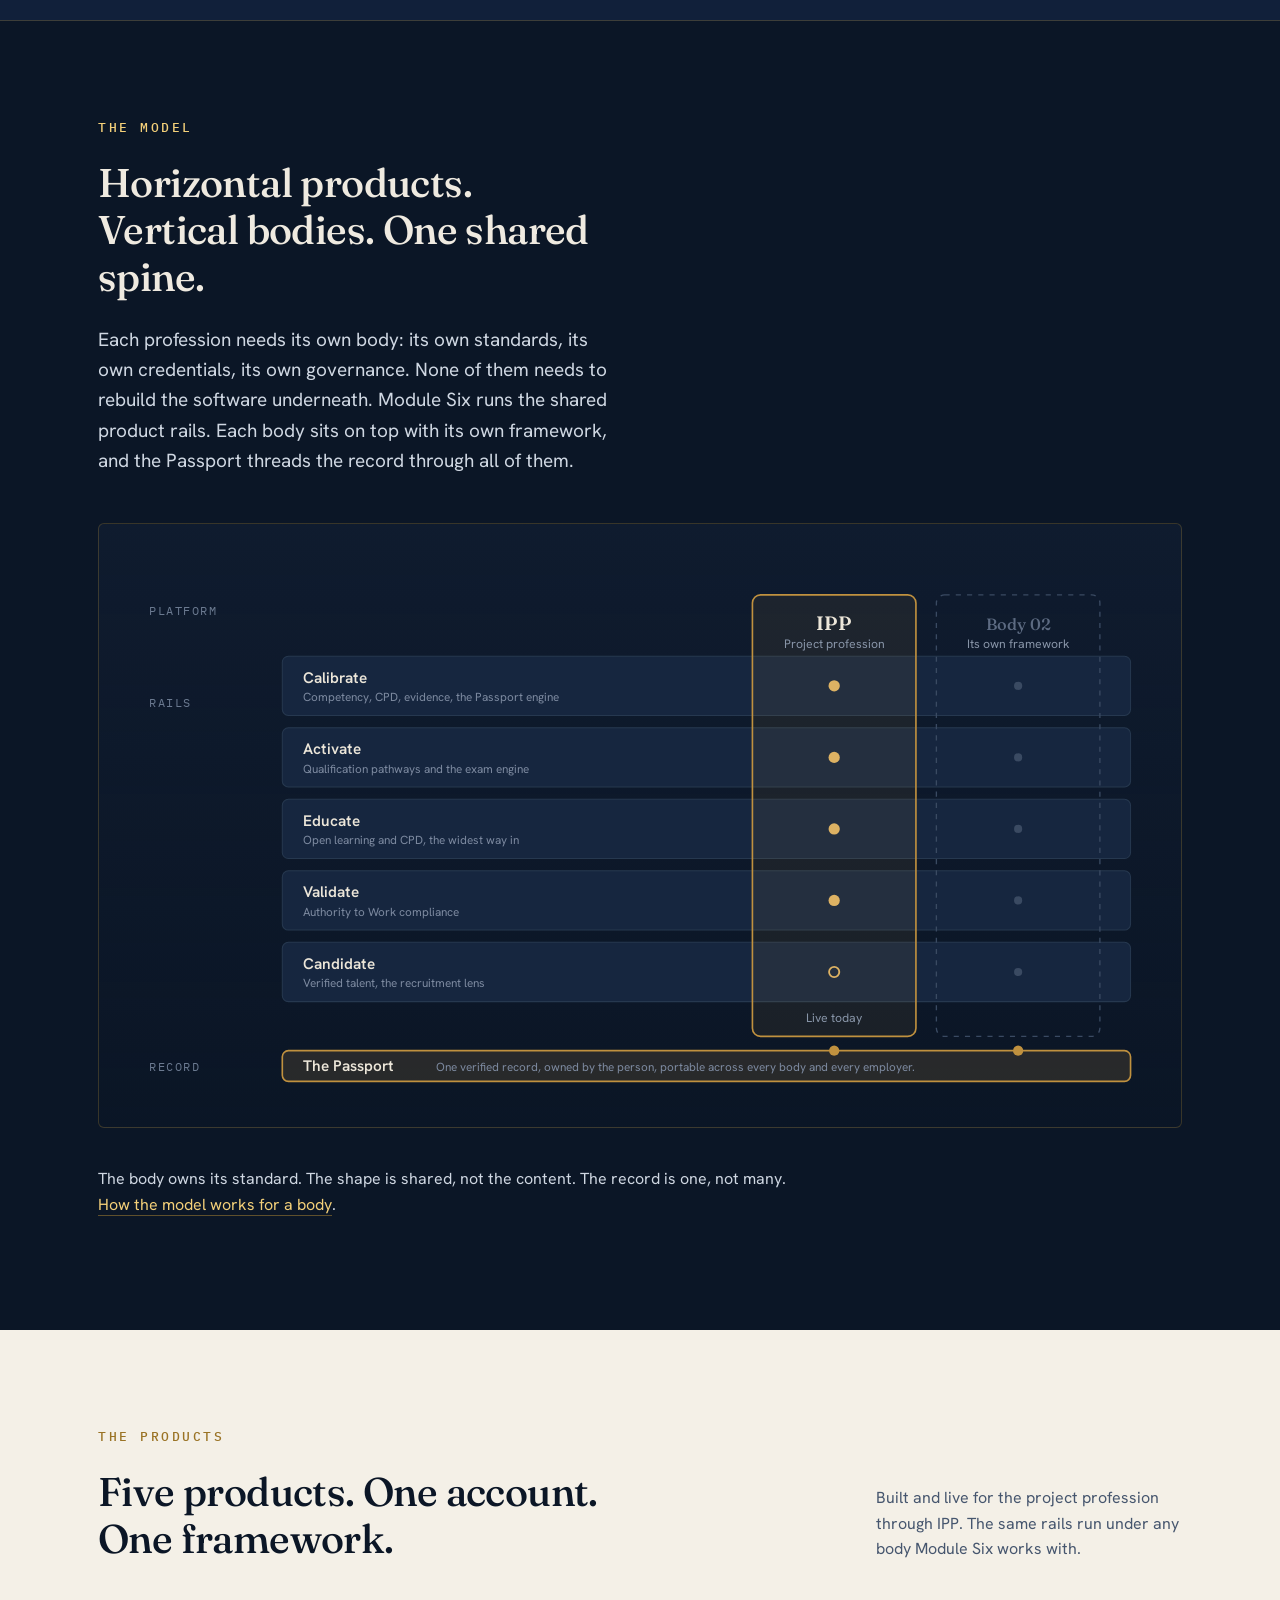
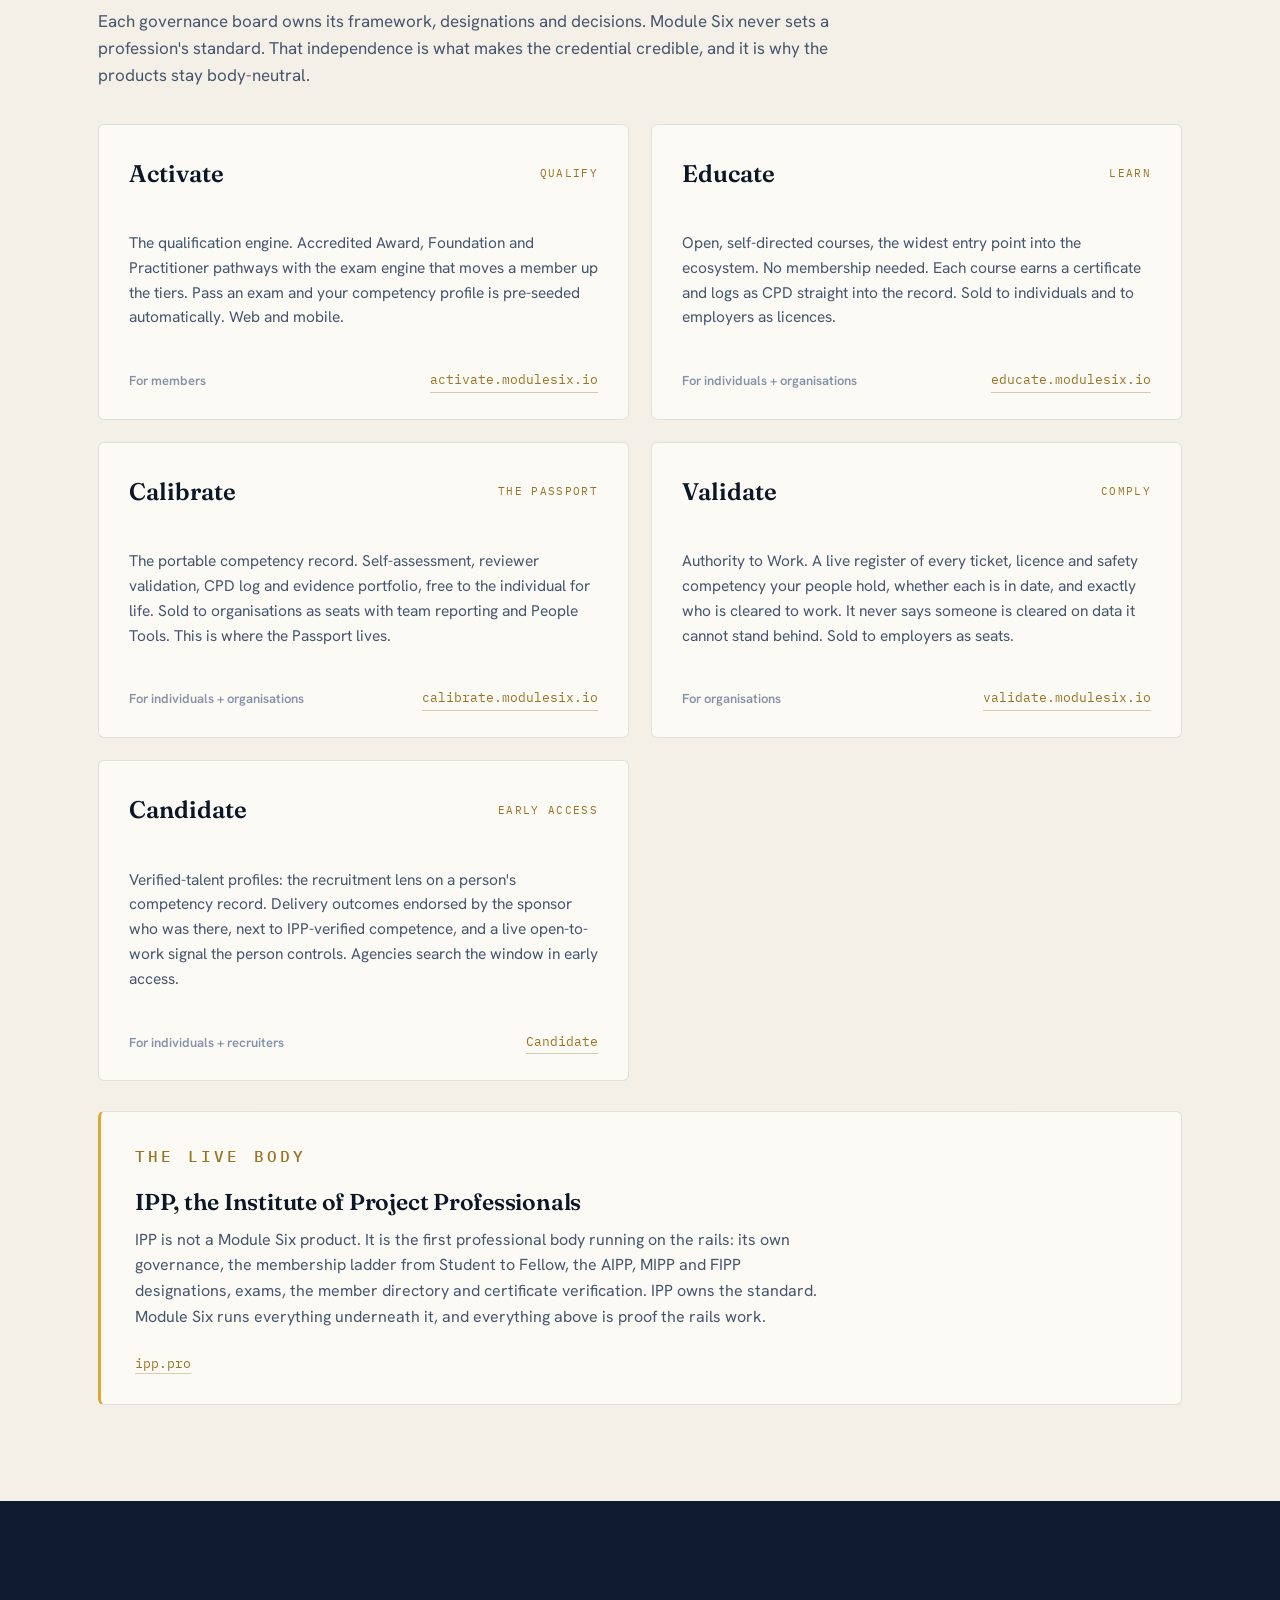
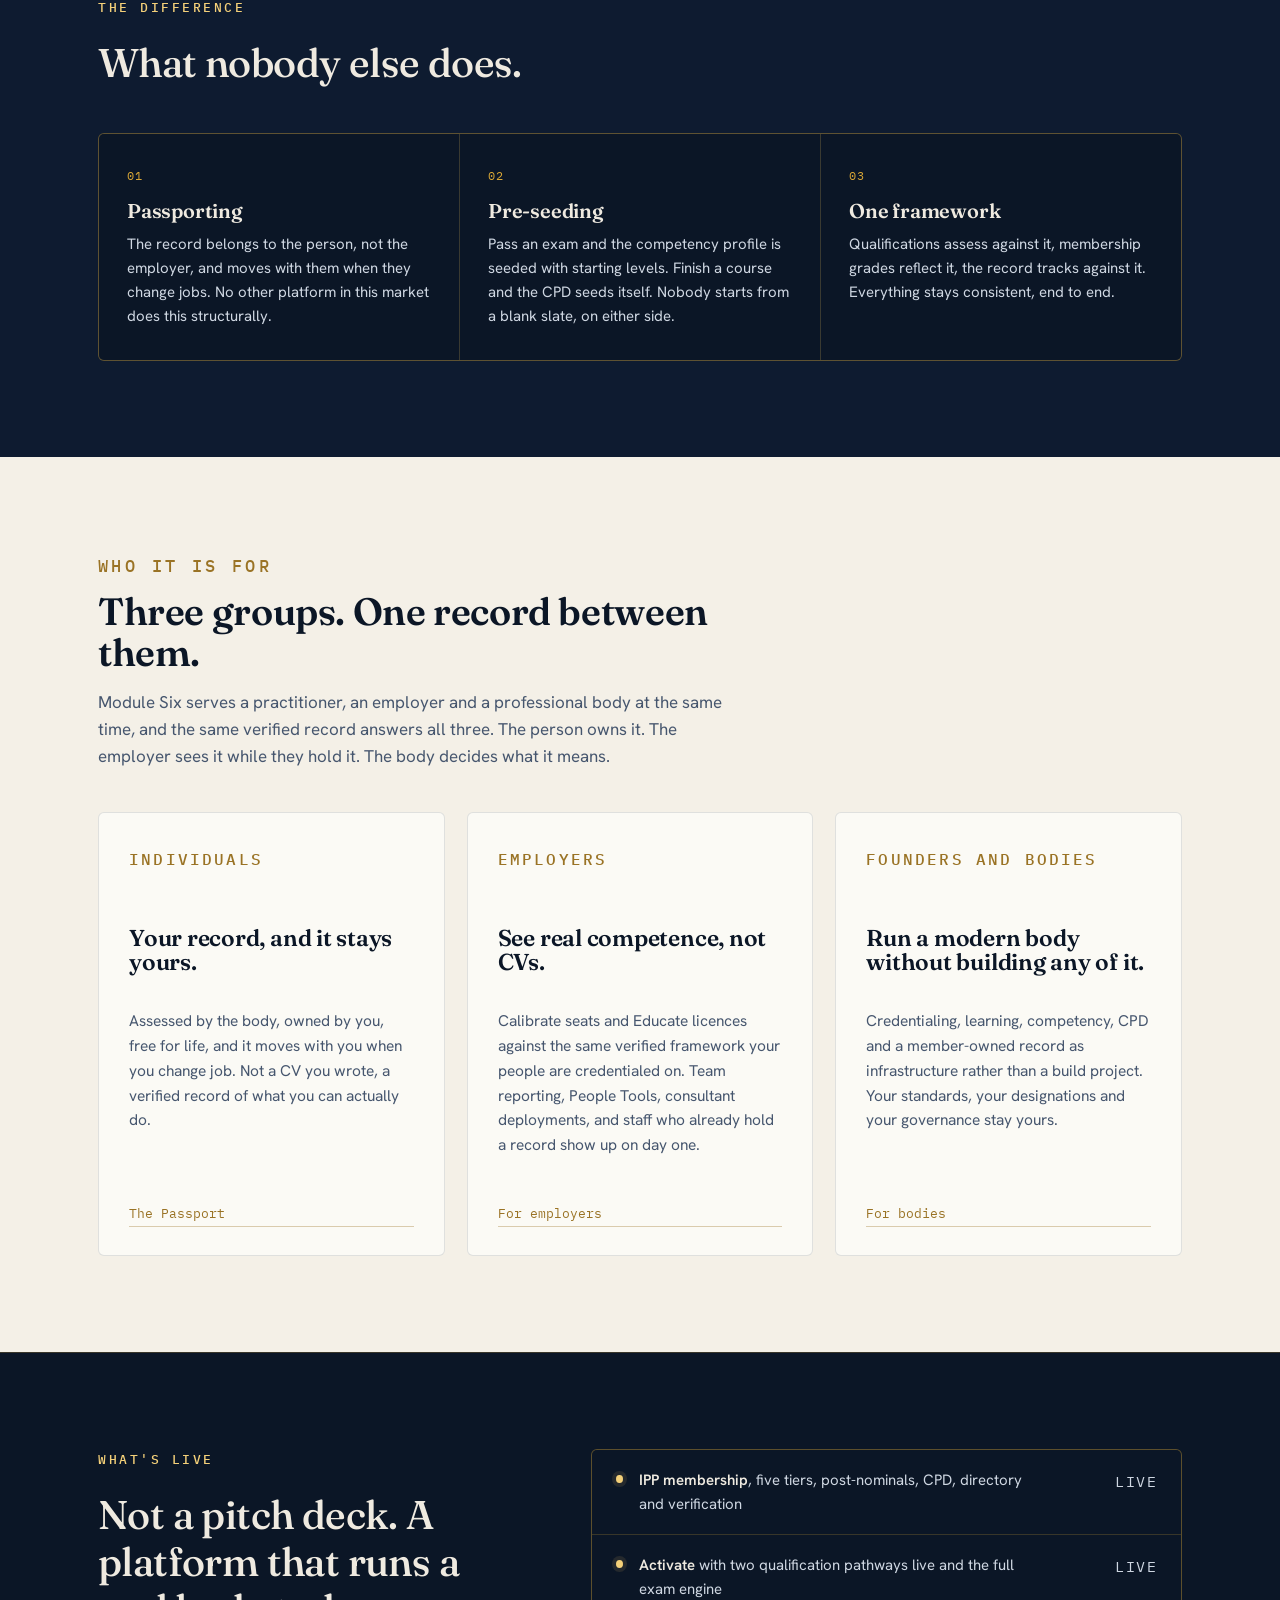
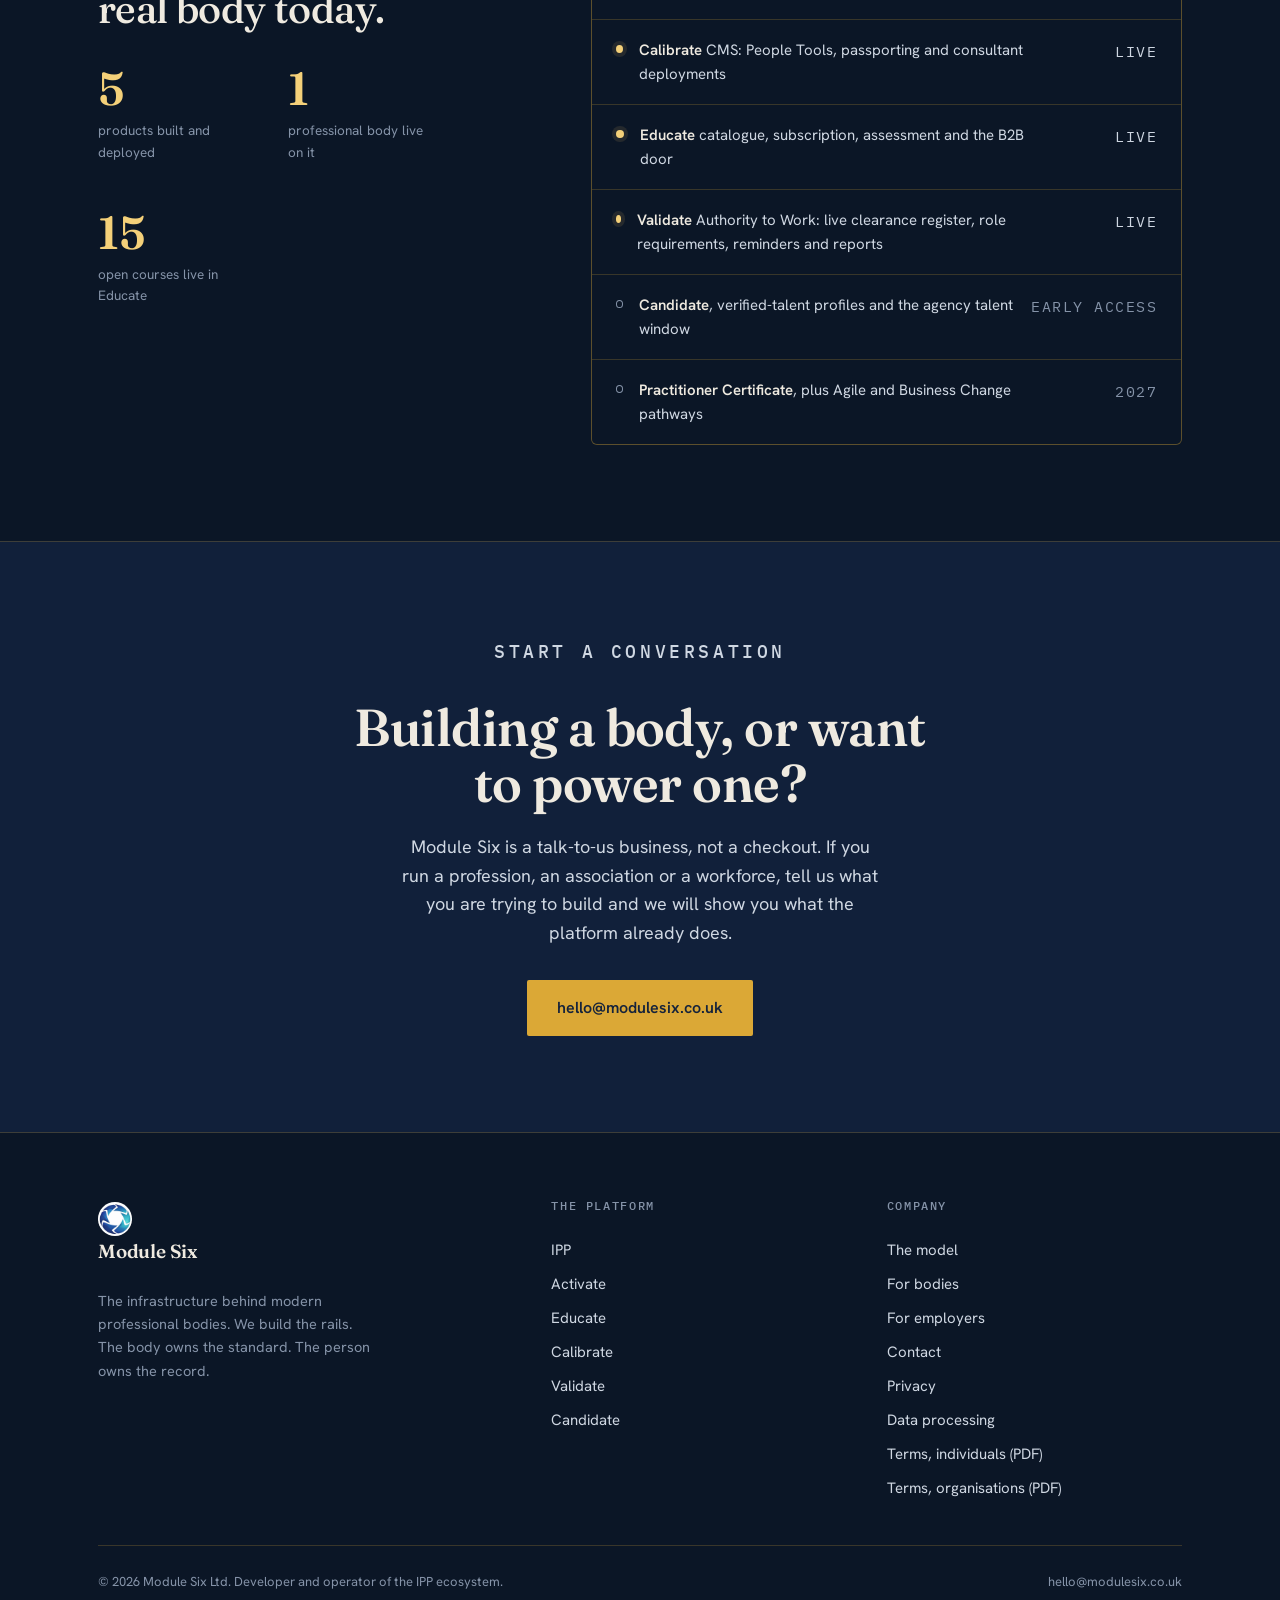
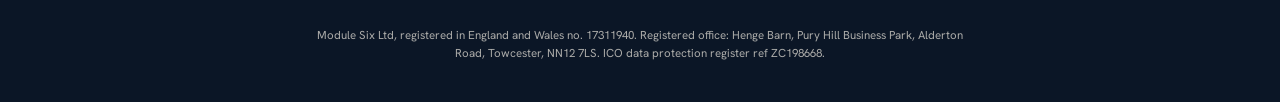
==== commit 7ee81e96: "Generate the privacy and DPA pages, fix a hero that belonged to the other page modulesix.co.uk/priva" ====
--- a/index.html
+++ b/index.html
@@ -682,6 +682,8 @@
         <a href="mailto:hello@modulesix.co.uk">Contact</a>
         <a href="privacy.html">Privacy</a>
         <a href="dpa.html">Data processing</a>
+        <a href="assets/docs/MS-LEG-001_Terms_of_Service_for_Individuals_First_Edition.pdf">Terms, individuals (PDF)</a>
+        <a href="assets/docs/MS-LEG-002_Terms_of_Service_for_Organisations_First_Edition.pdf">Terms, organisations (PDF)</a>
       </div>
     </div>
     <div class="foot-bottom">
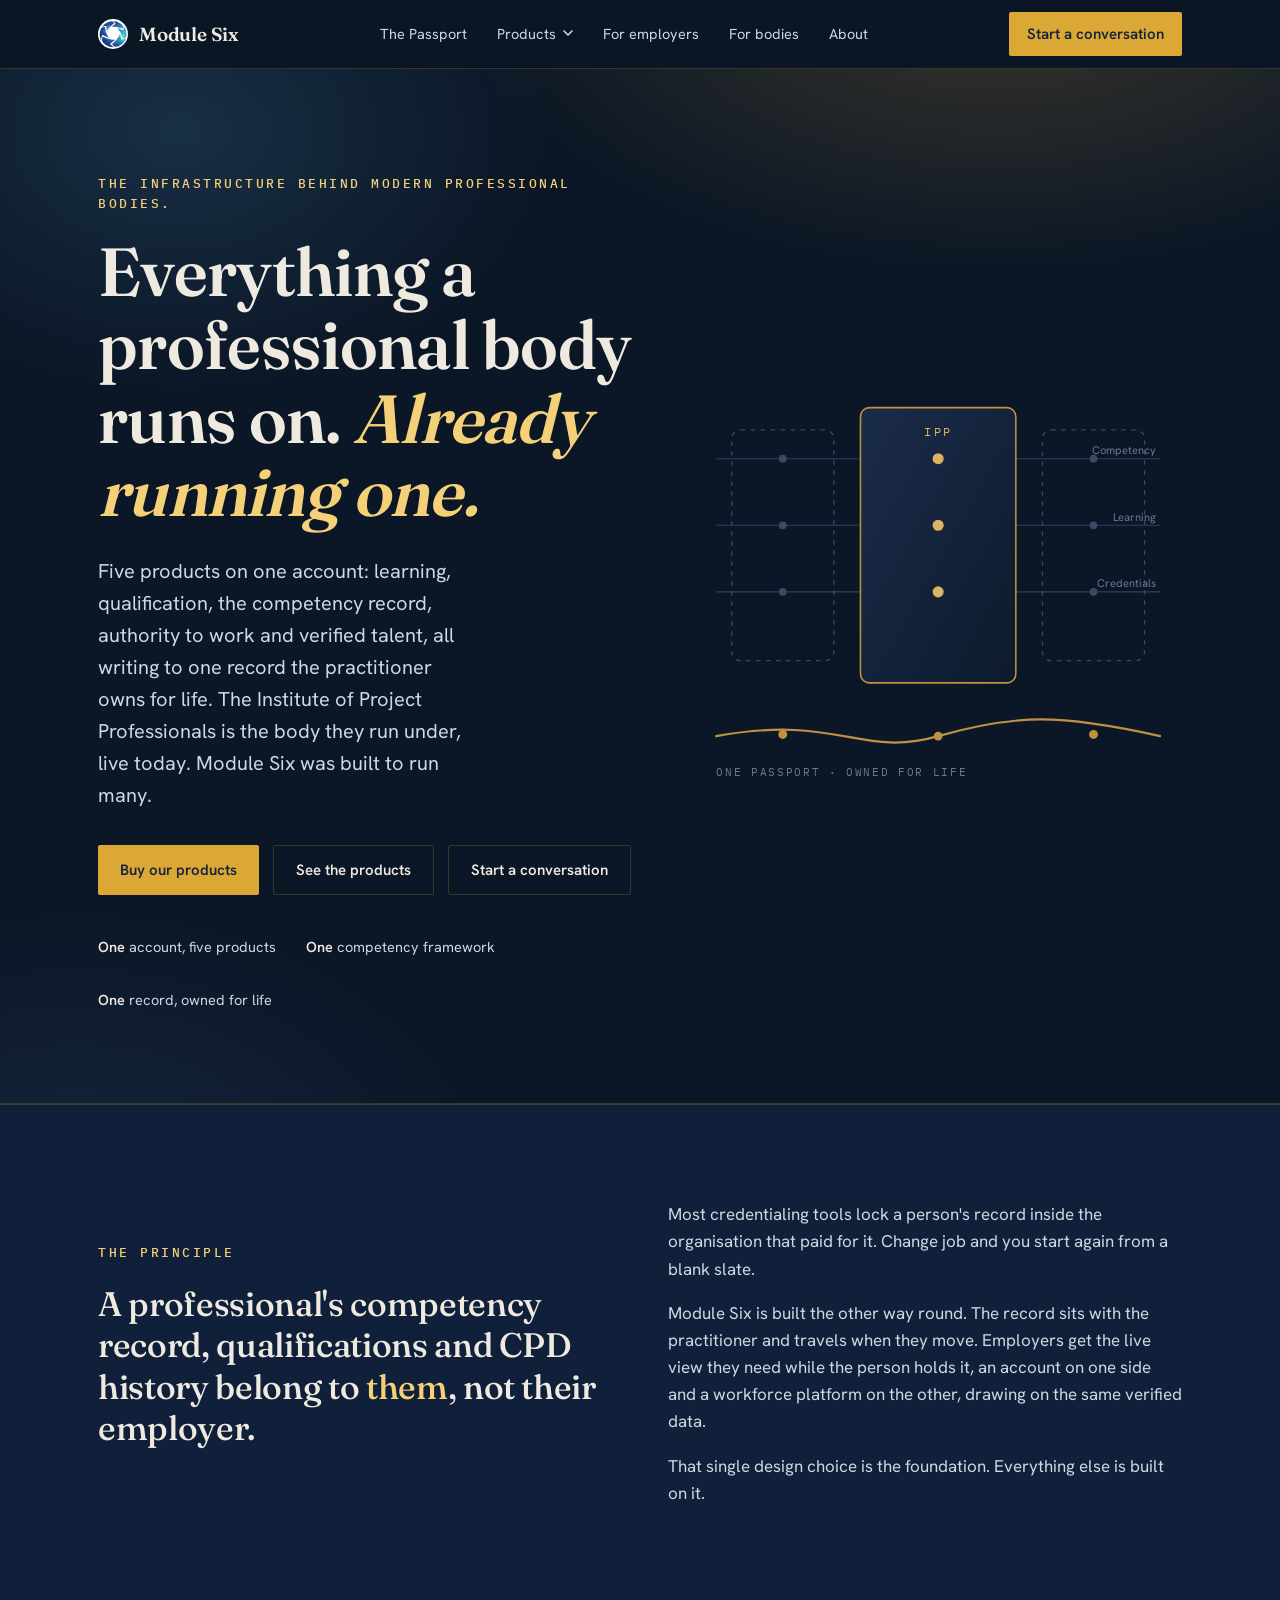
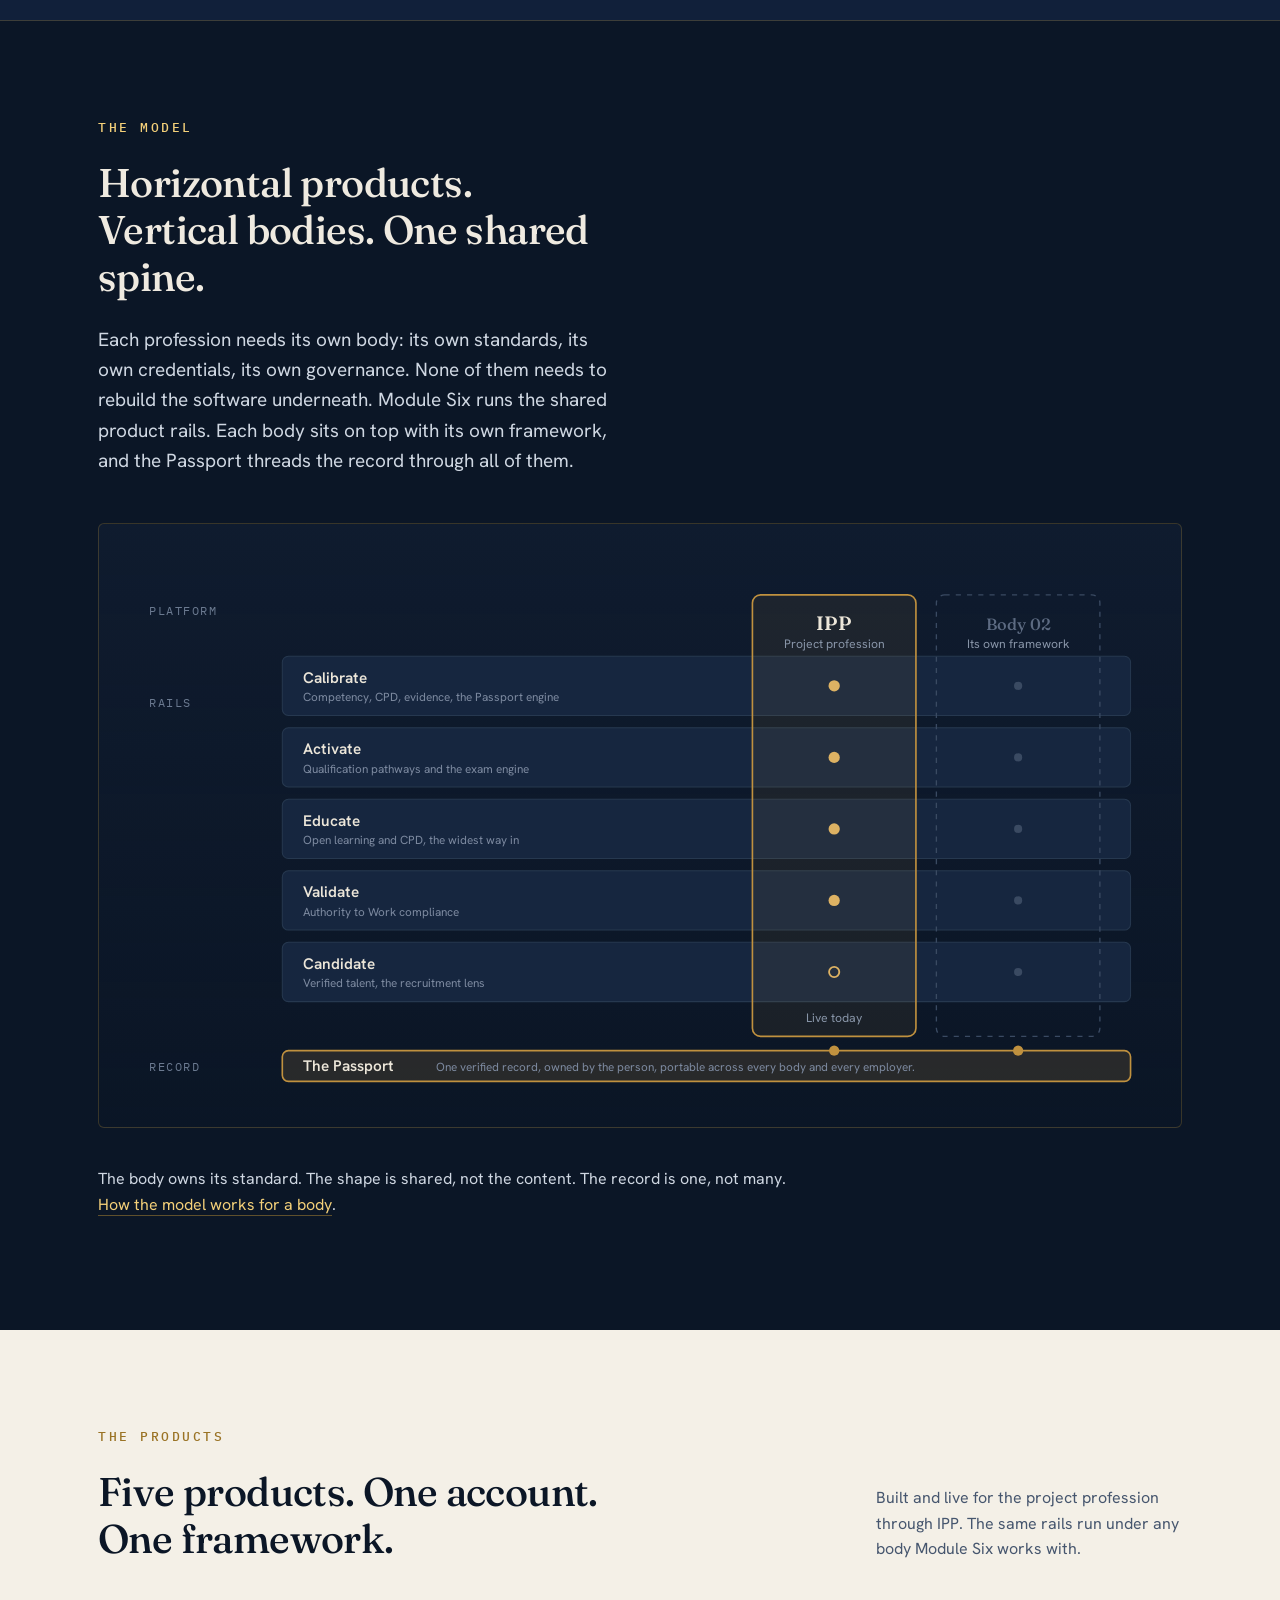
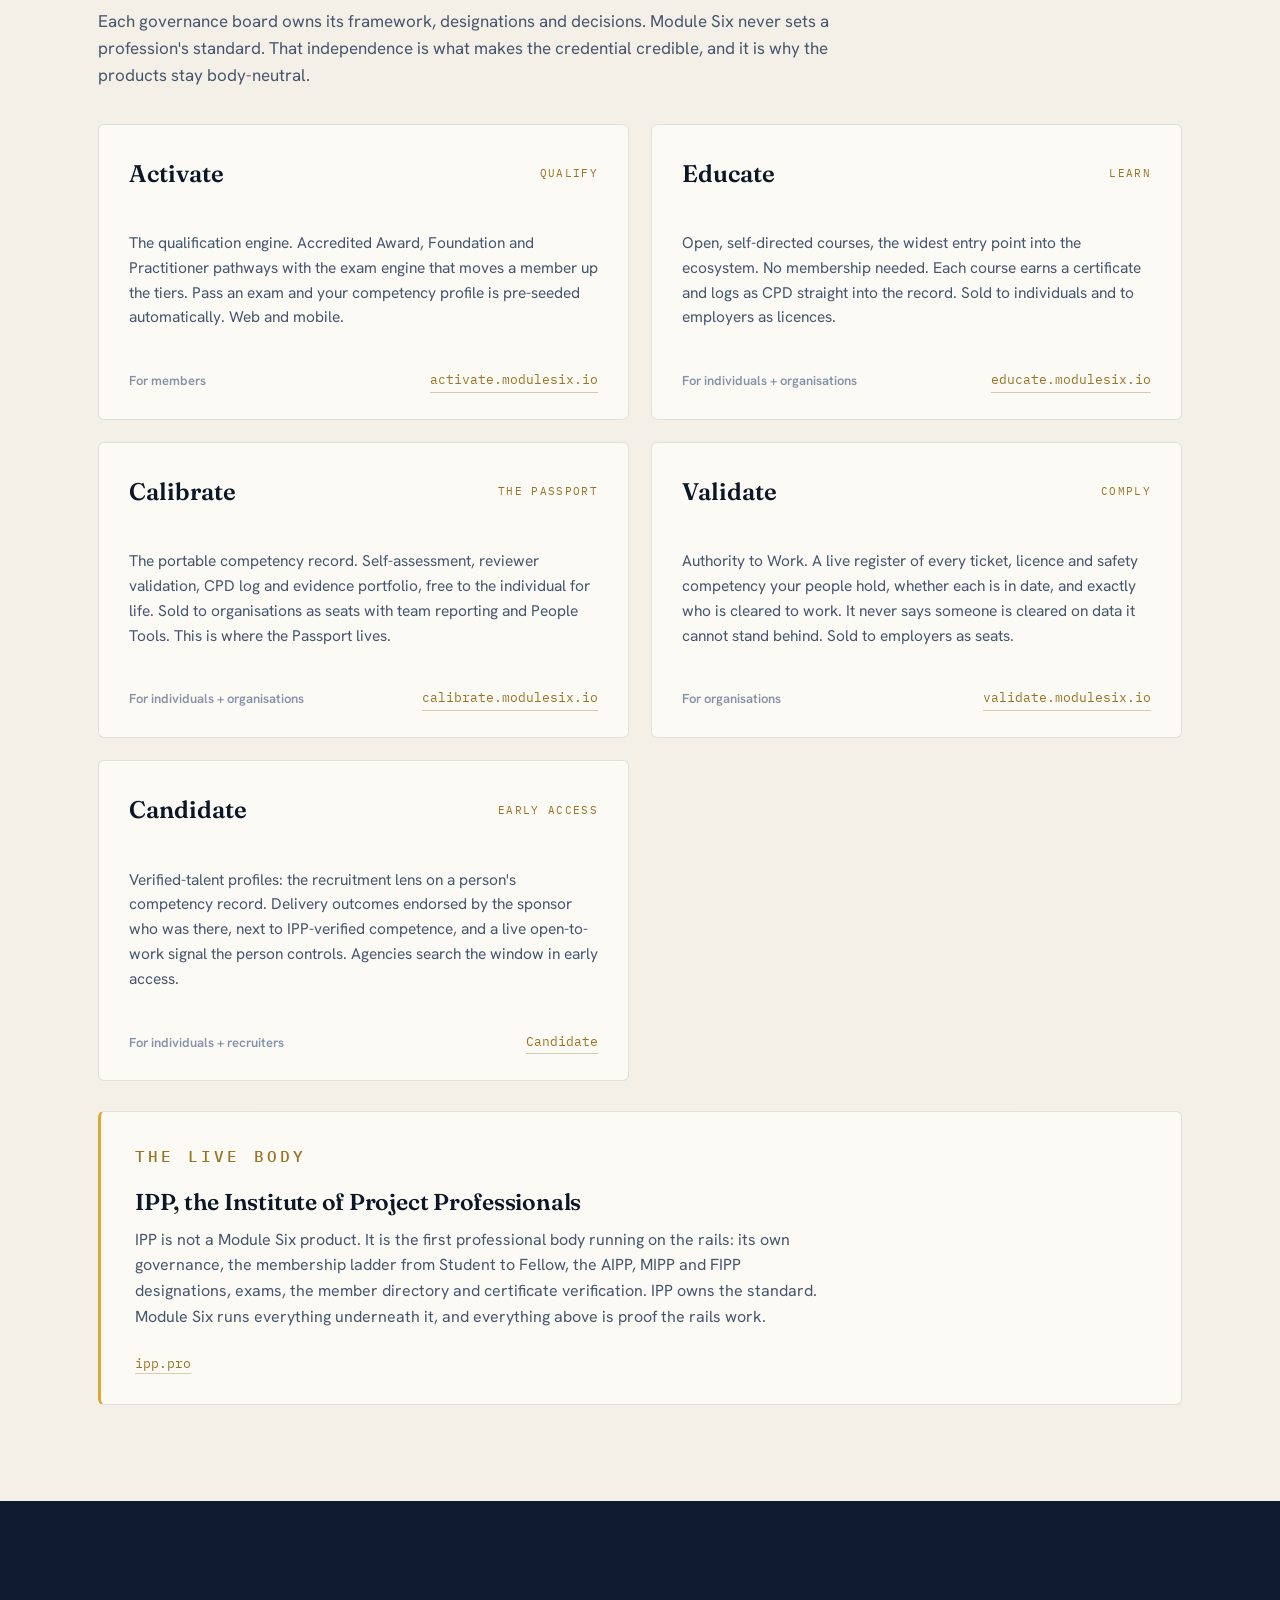
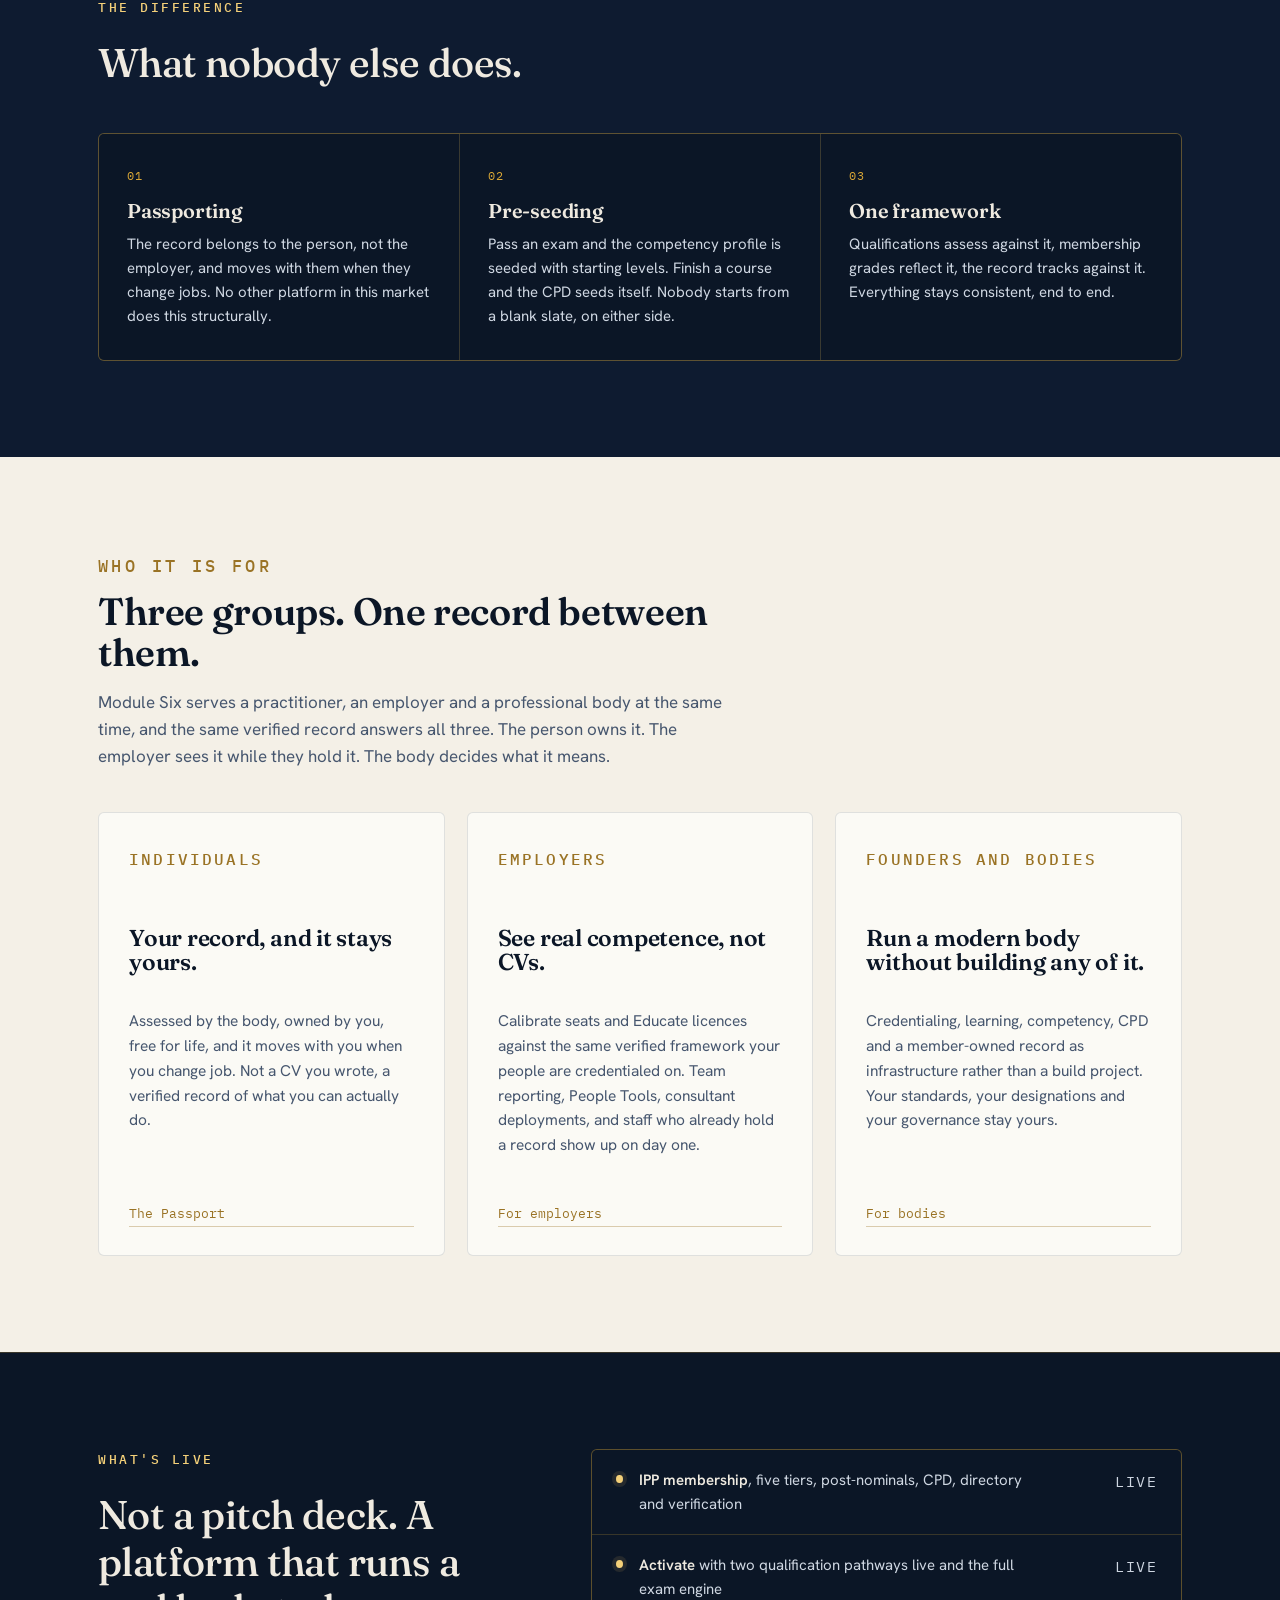
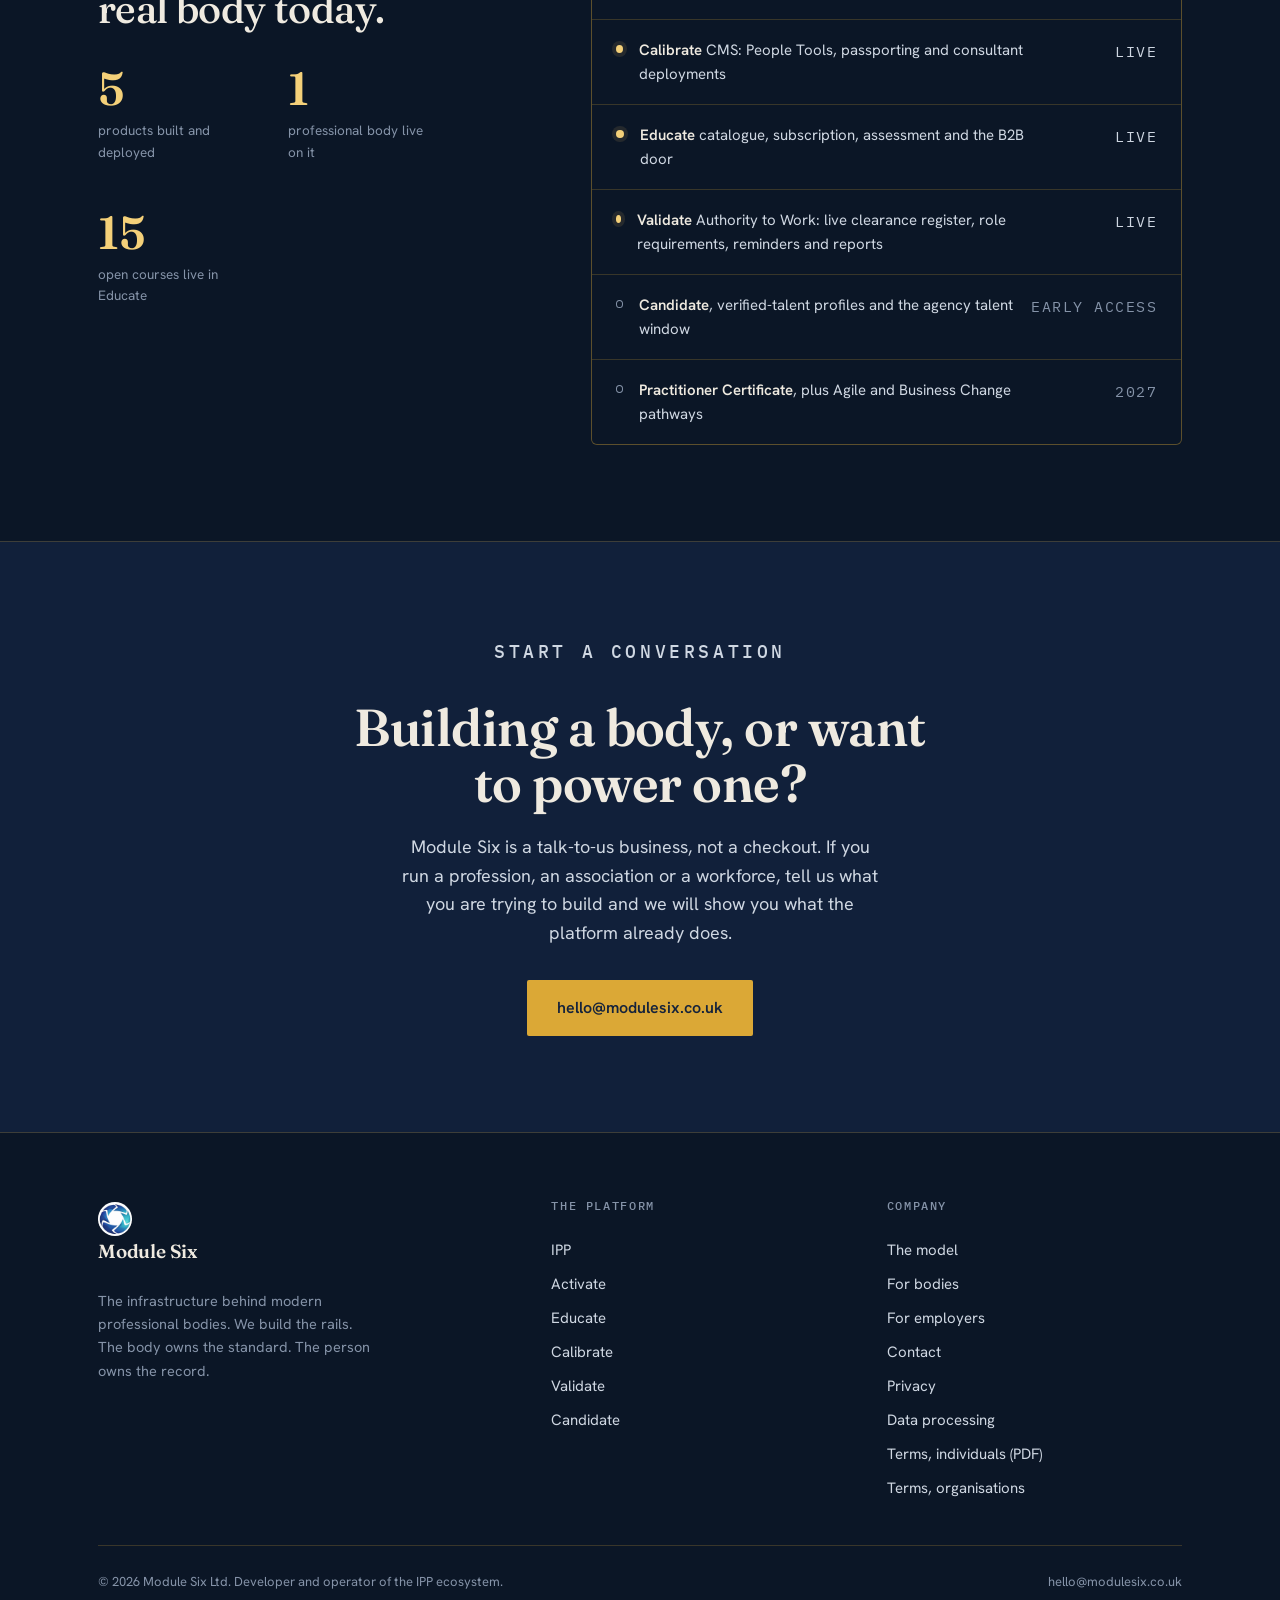
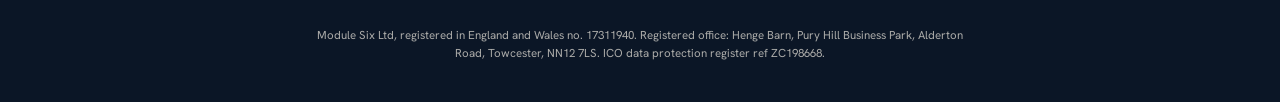
==== commit 82b26b97: "Publish the organisation terms as a page, not just a PDF MS-LEG-002 existed only as a PDF behind a f" ====
--- a/index.html
+++ b/index.html
@@ -683,7 +683,7 @@
         <a href="privacy.html">Privacy</a>
         <a href="dpa.html">Data processing</a>
         <a href="assets/docs/MS-LEG-001_Terms_of_Service_for_Individuals_First_Edition.pdf">Terms, individuals (PDF)</a>
-        <a href="assets/docs/MS-LEG-002_Terms_of_Service_for_Organisations_First_Edition.pdf">Terms, organisations (PDF)</a>
+        <a href="terms.html">Terms, organisations</a>
       </div>
     </div>
     <div class="foot-bottom">
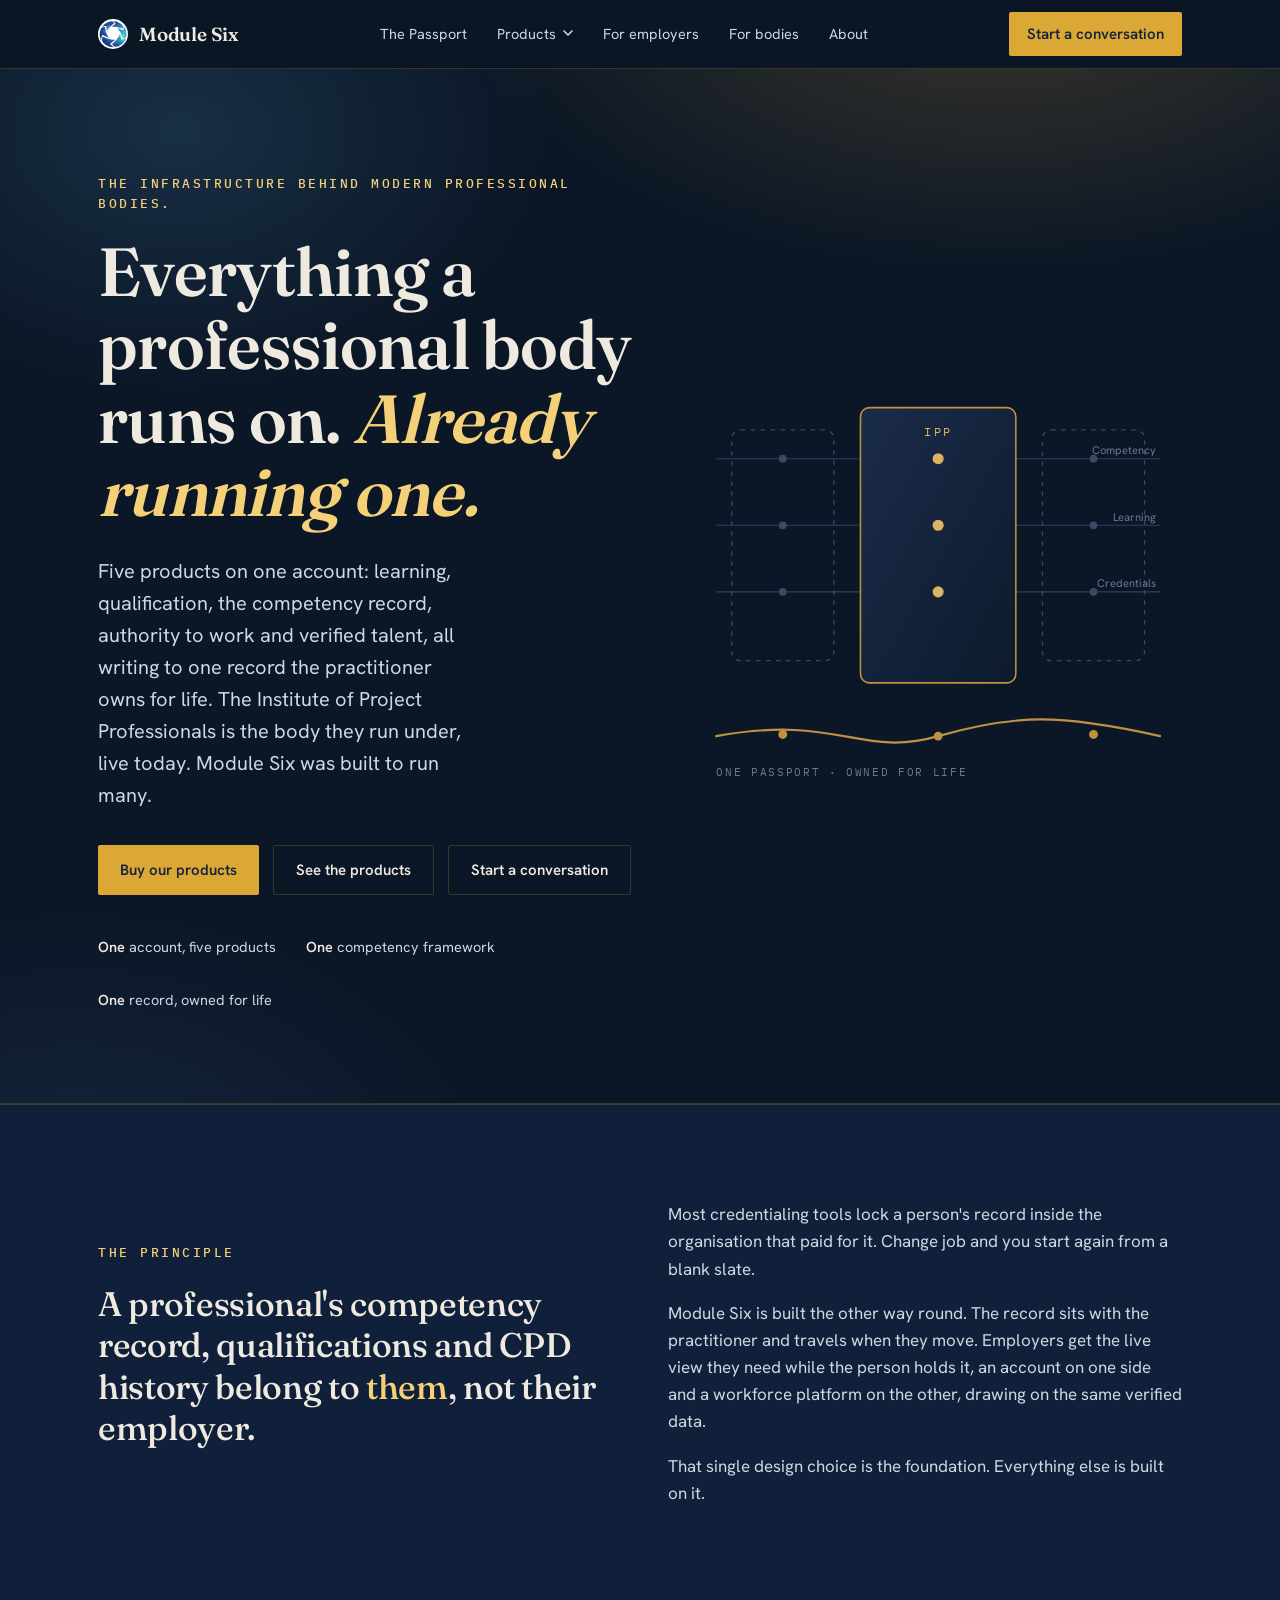
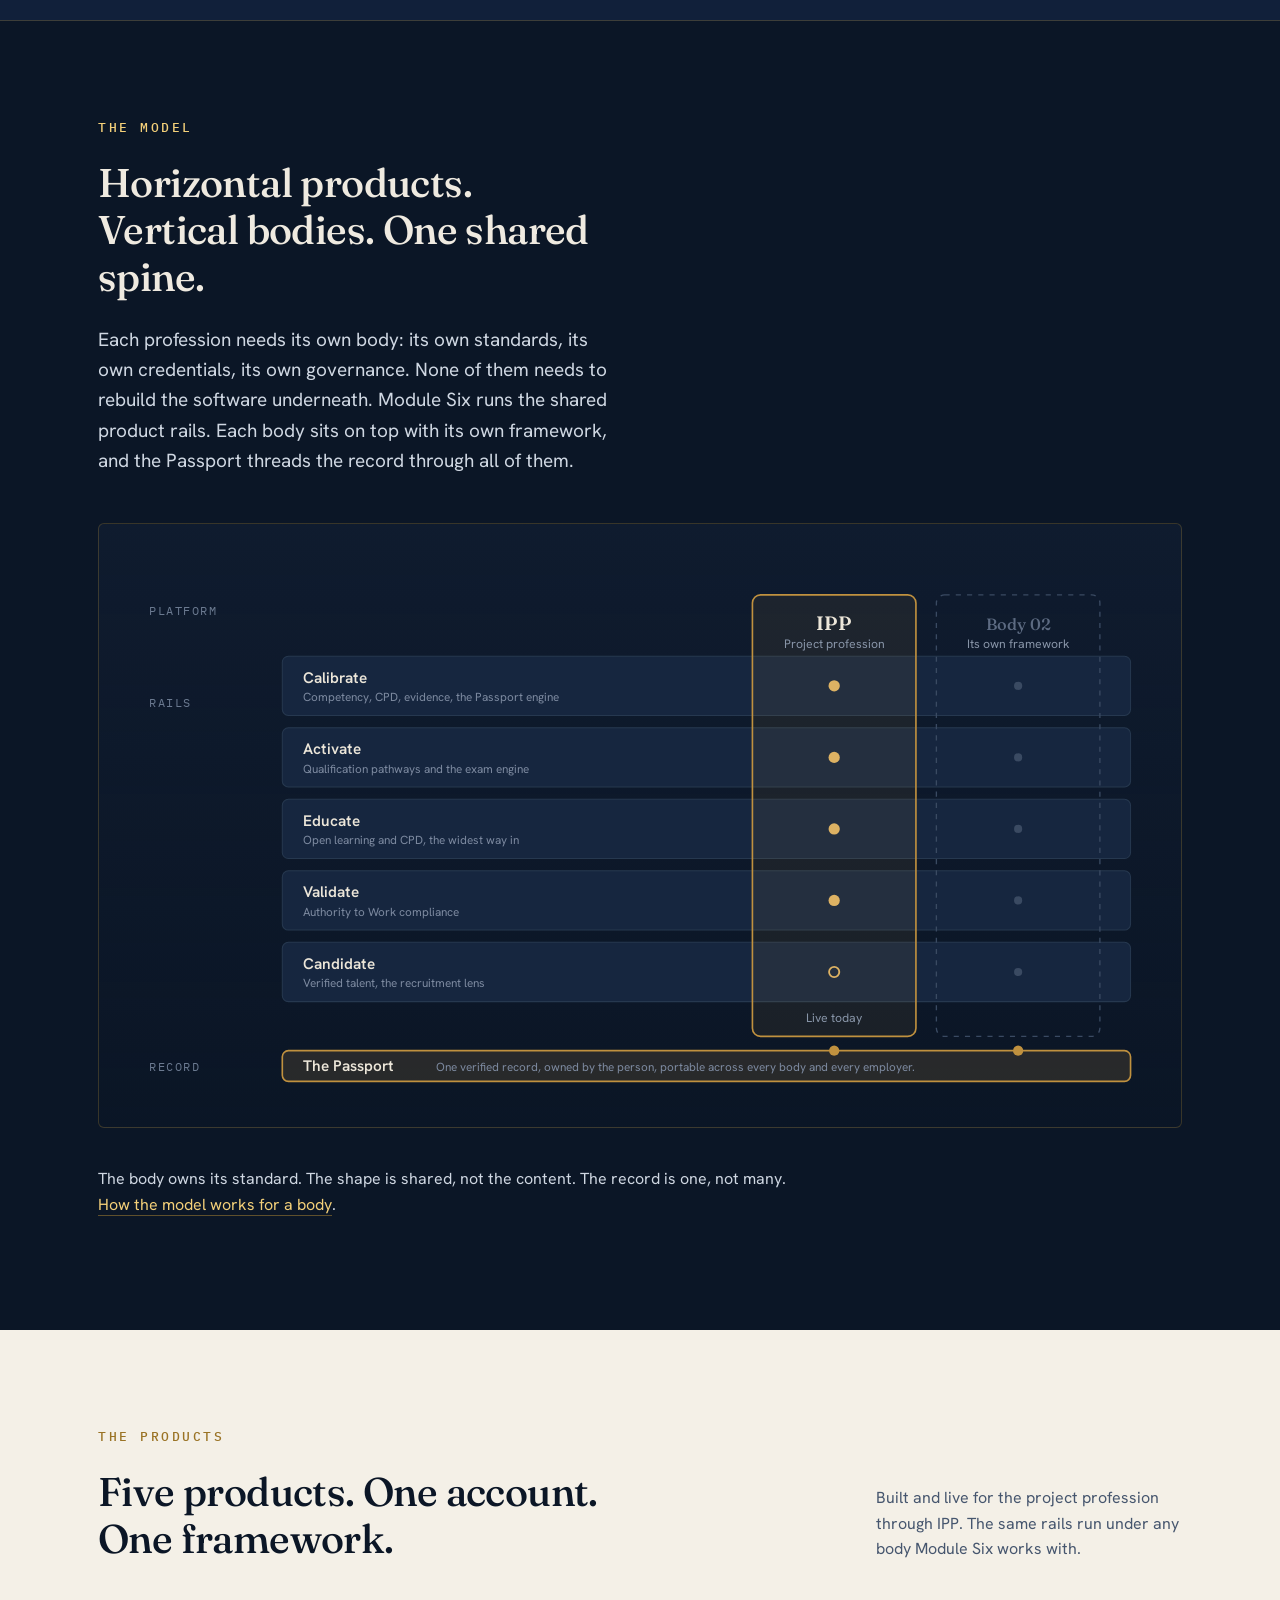
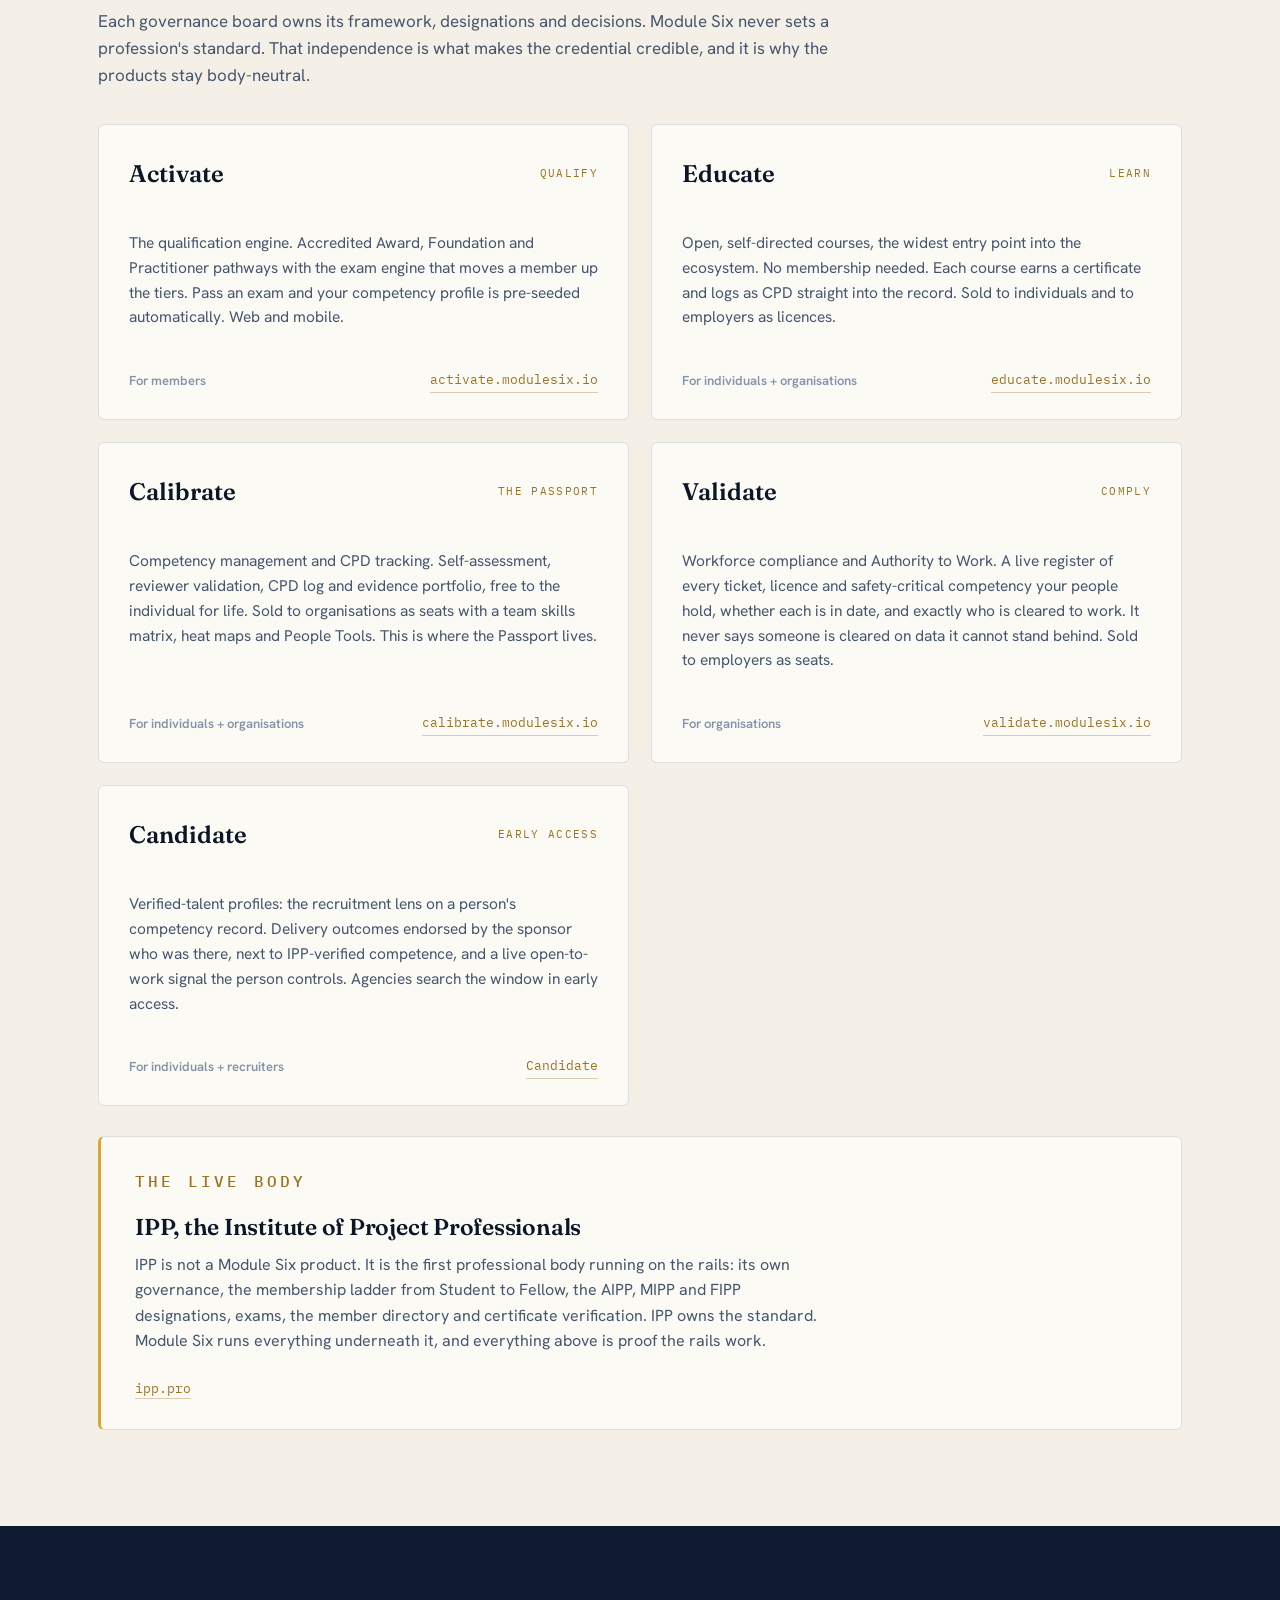
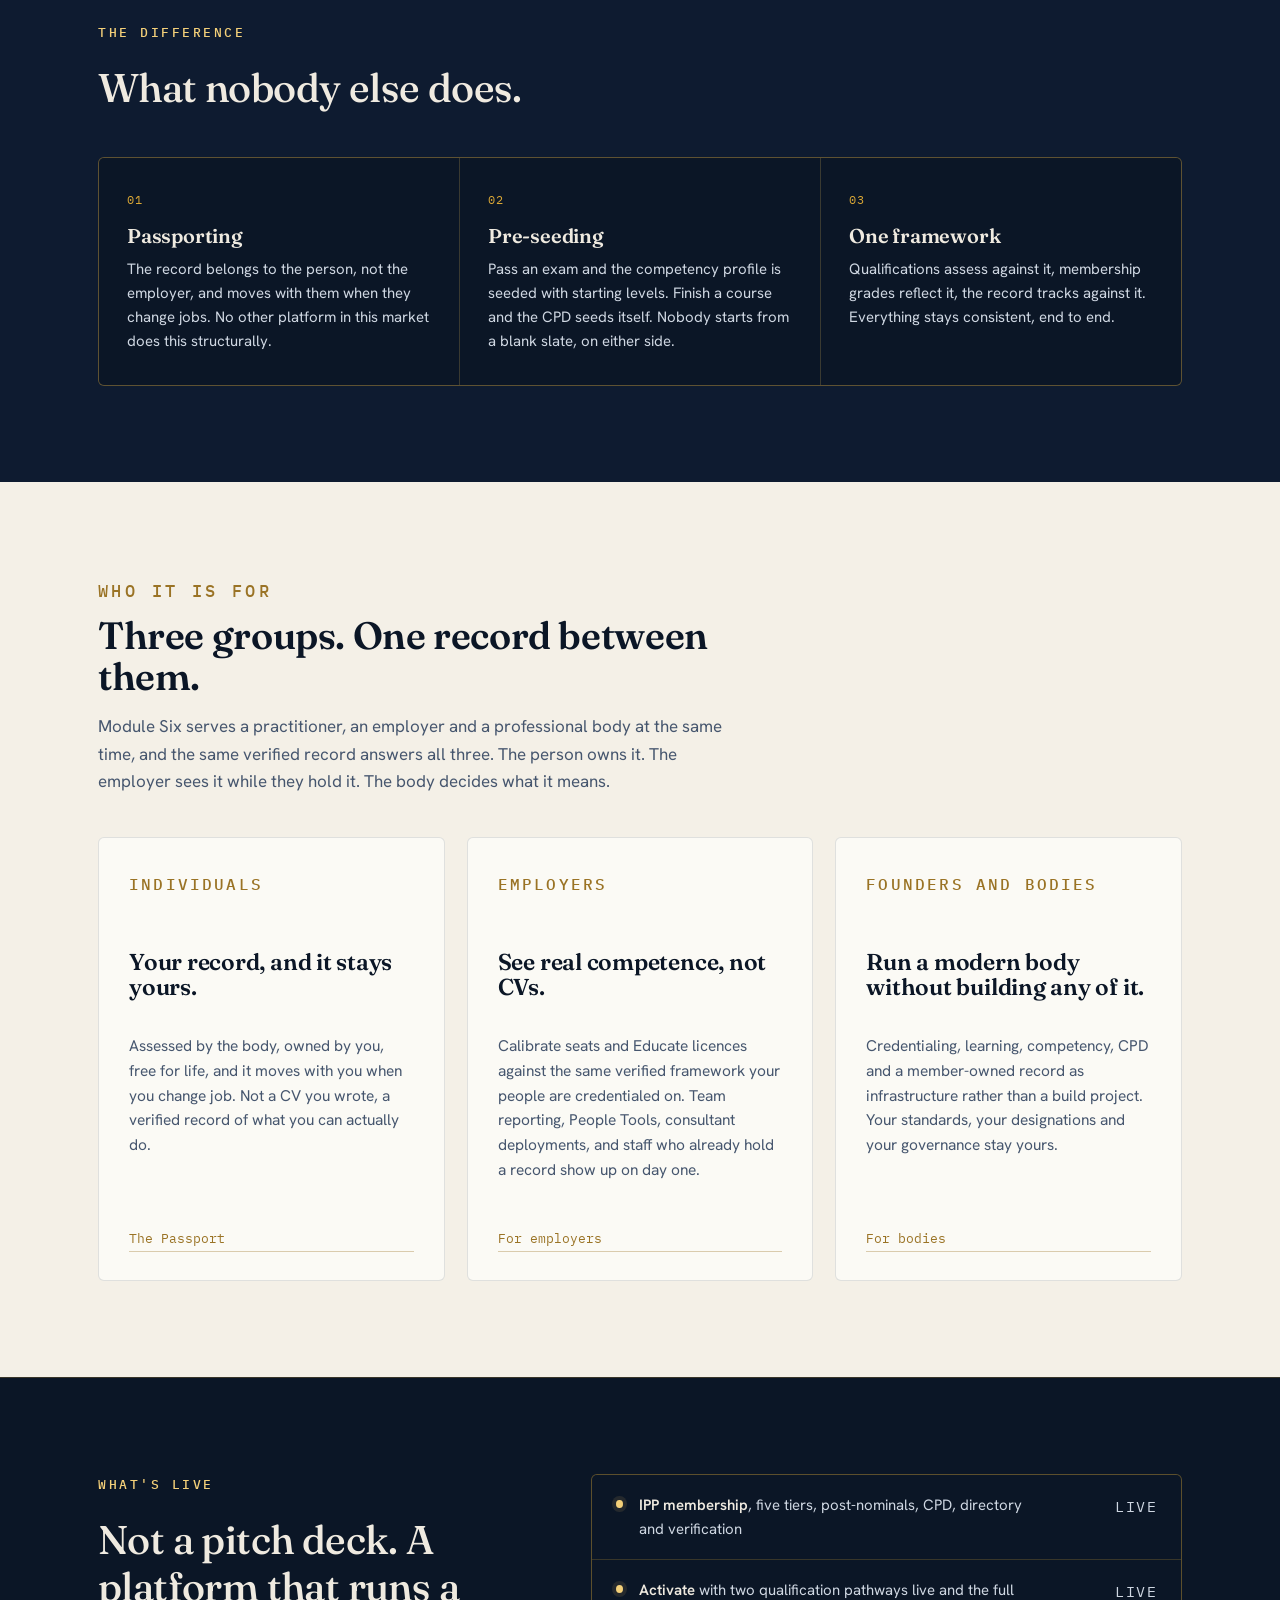
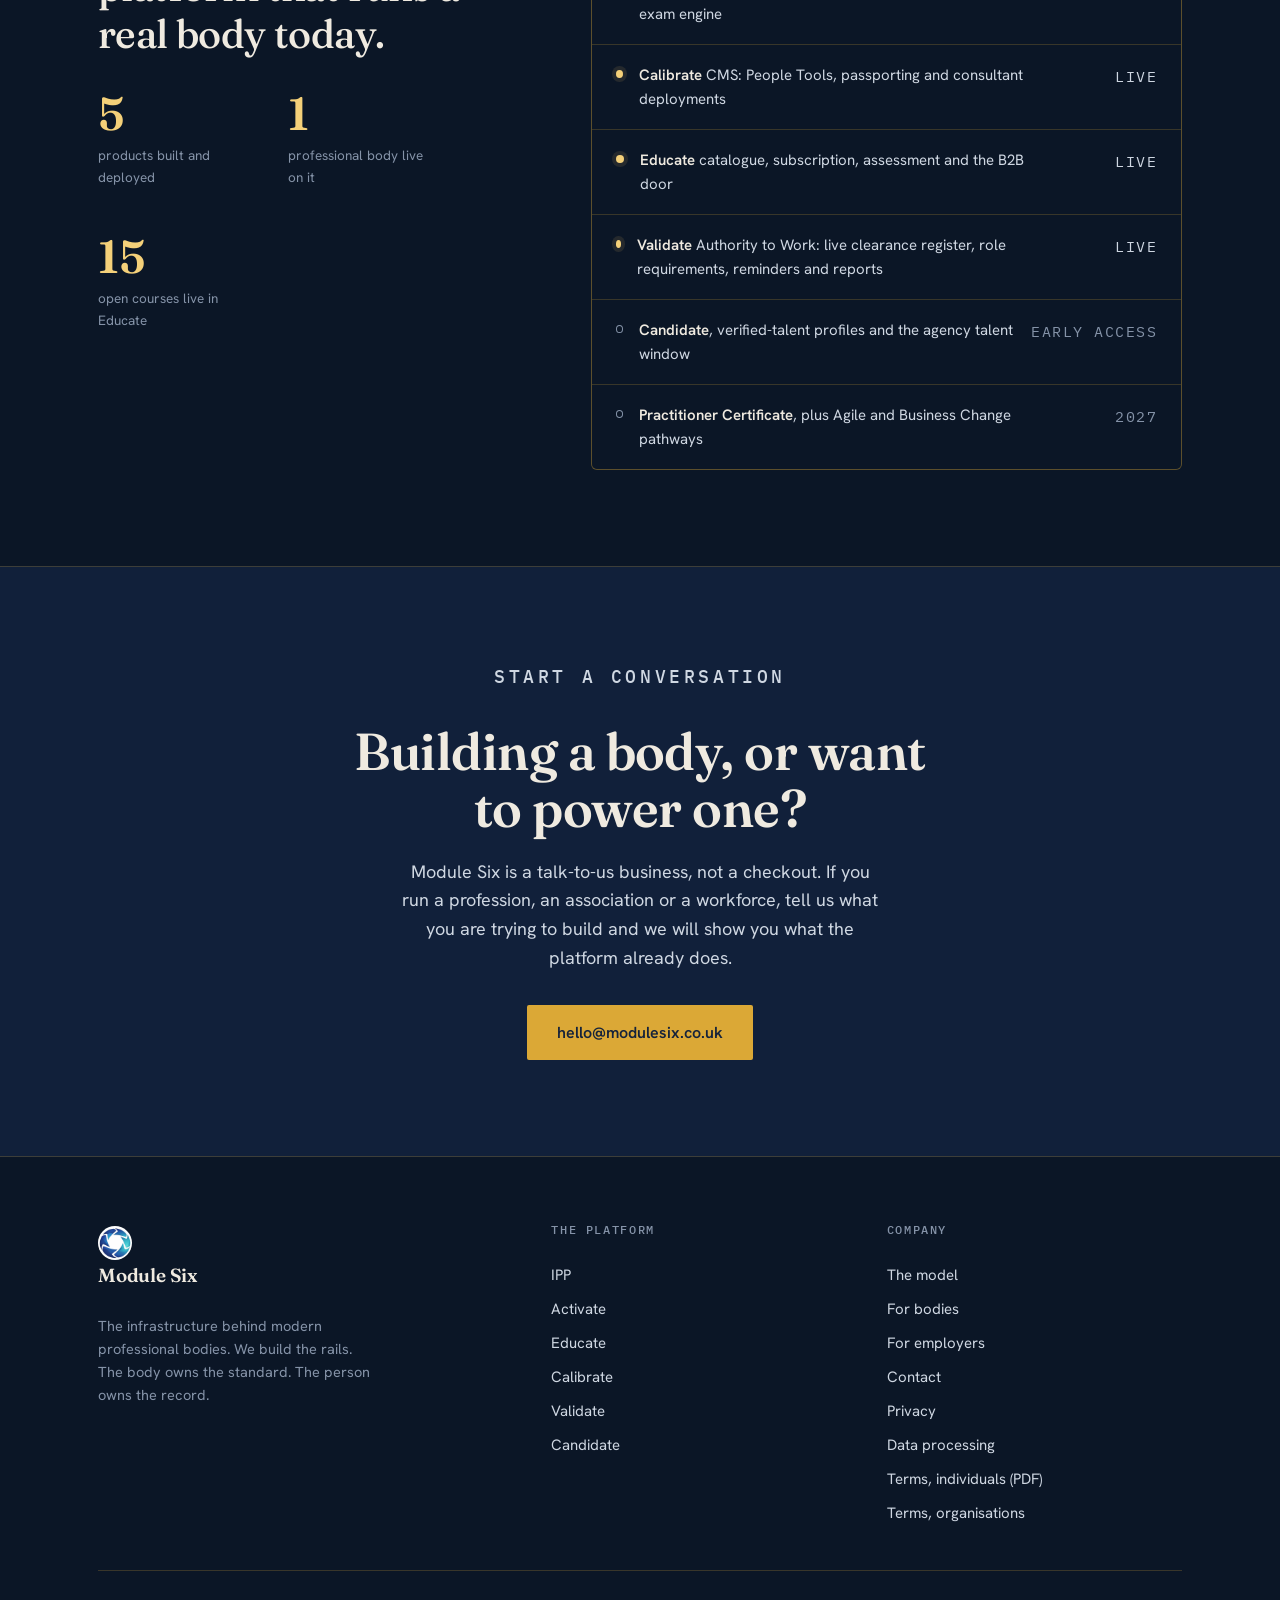
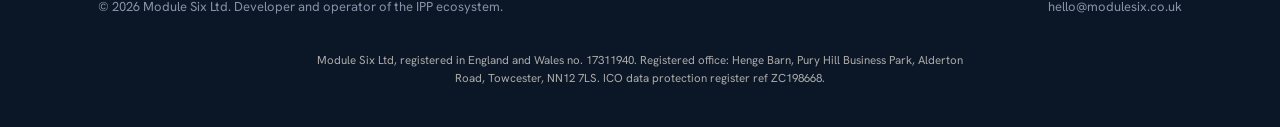
==== commit 57ee05c7: "Say what each product is, in the words its buyer searches for WHY  The search review mapped the term" ====
--- a/index.html
+++ b/index.html
@@ -4,7 +4,7 @@
 <meta charset="utf-8">
 <meta name="viewport" content="width=device-width, initial-scale=1">
 <title>Module Six: the infrastructure behind modern professional bodies</title>
-<meta name="description" content="Module Six builds the credentialing, learning, competency and CPD infrastructure that professional bodies run on. One body runs on it today. It was built to run many.">
+<meta name="description" content="Professional body software, competency management and workforce compliance on one record. Credentialing, learning, competency and CPD infrastructure. One body runs on it today, and it was built to run many.">
 <meta name="theme-color" content="#0B1626">
 <meta property="og:title" content="Module Six">
 <meta property="og:description" content="The infrastructure behind modern professional bodies. Credentialing, learning, competency and CPD, with a record owned for life by the practitioner.">
@@ -15,7 +15,6 @@
 <meta property="og:site_name" content="Module Six">
 <meta name="twitter:card" content="summary_large_image">
 <meta name="twitter:image" content="https://modulesix.co.uk/assets/og.png">
-<link rel="icon" type="image/png" href="/assets/logo.png?v=2">
 <script type="application/ld+json">
 {"@context":"https://schema.org","@type":"Organization","name":"Module Six Ltd","url":"https://modulesix.co.uk","logo":"https://modulesix.co.uk/assets/logo.png","description":"Module Six builds and operates the infrastructure modern professional bodies run on: credentialing, learning, competency and CPD, with a member-owned portable record.","sameAs":["https://ipp.pro"]}
 </script>
@@ -294,6 +293,9 @@
   .mobile-menu .mm-label{font-family:"IBM Plex Mono",monospace;font-size:10.5px;letter-spacing:.16em;text-transform:uppercase;color:var(--slate);padding:20px 0 2px;}
   .mobile-menu a.mm-cta{margin-top:18px;border-top:none;background:var(--brass);color:#15233b;font-weight:700;text-align:center;border-radius:10px;padding:15px 0;}
 </style>
+<link rel="icon" href="/favicon.svg" type="image/svg+xml">
+<link rel="icon" href="/favicon.ico" sizes="any">
+<link rel="apple-touch-icon" href="/apple-touch-icon.png">
 </head>
 <body>
 
@@ -537,7 +539,7 @@
 
       <div class="prod reveal">
         <div class="prod-top"><span class="prod-name">Calibrate</span><span class="prod-tag">The Passport</span></div>
-        <p>The portable competency record. Self-assessment, reviewer validation, CPD log and evidence portfolio, free to the individual for life. Sold to organisations as seats with team reporting and People Tools. This is where the Passport lives.</p>
+        <p>Competency management and CPD tracking. Self-assessment, reviewer validation, CPD log and evidence portfolio, free to the individual for life. Sold to organisations as seats with a team skills matrix, heat maps and People Tools. This is where the Passport lives.</p>
         <div class="prod-foot">
           <span class="who">For individuals + organisations</span>
           <a class="prod-link" href="https://calibrate.modulesix.io" target="_blank" rel="noopener">calibrate.modulesix.io</a>
@@ -546,7 +548,7 @@
 
       <div class="prod reveal">
         <div class="prod-top"><span class="prod-name">Validate</span><span class="prod-tag">Comply</span></div>
-        <p>Authority to Work. A live register of every ticket, licence and safety competency your people hold, whether each is in date, and exactly who is cleared to work. It never says someone is cleared on data it cannot stand behind. Sold to employers as seats.</p>
+        <p>Workforce compliance and Authority to Work. A live register of every ticket, licence and safety-critical competency your people hold, whether each is in date, and exactly who is cleared to work. It never says someone is cleared on data it cannot stand behind. Sold to employers as seats.</p>
         <div class="prod-foot">
           <span class="who">For organisations</span>
           <a class="prod-link" href="https://validate.modulesix.io" target="_blank" rel="noopener">validate.modulesix.io</a>
